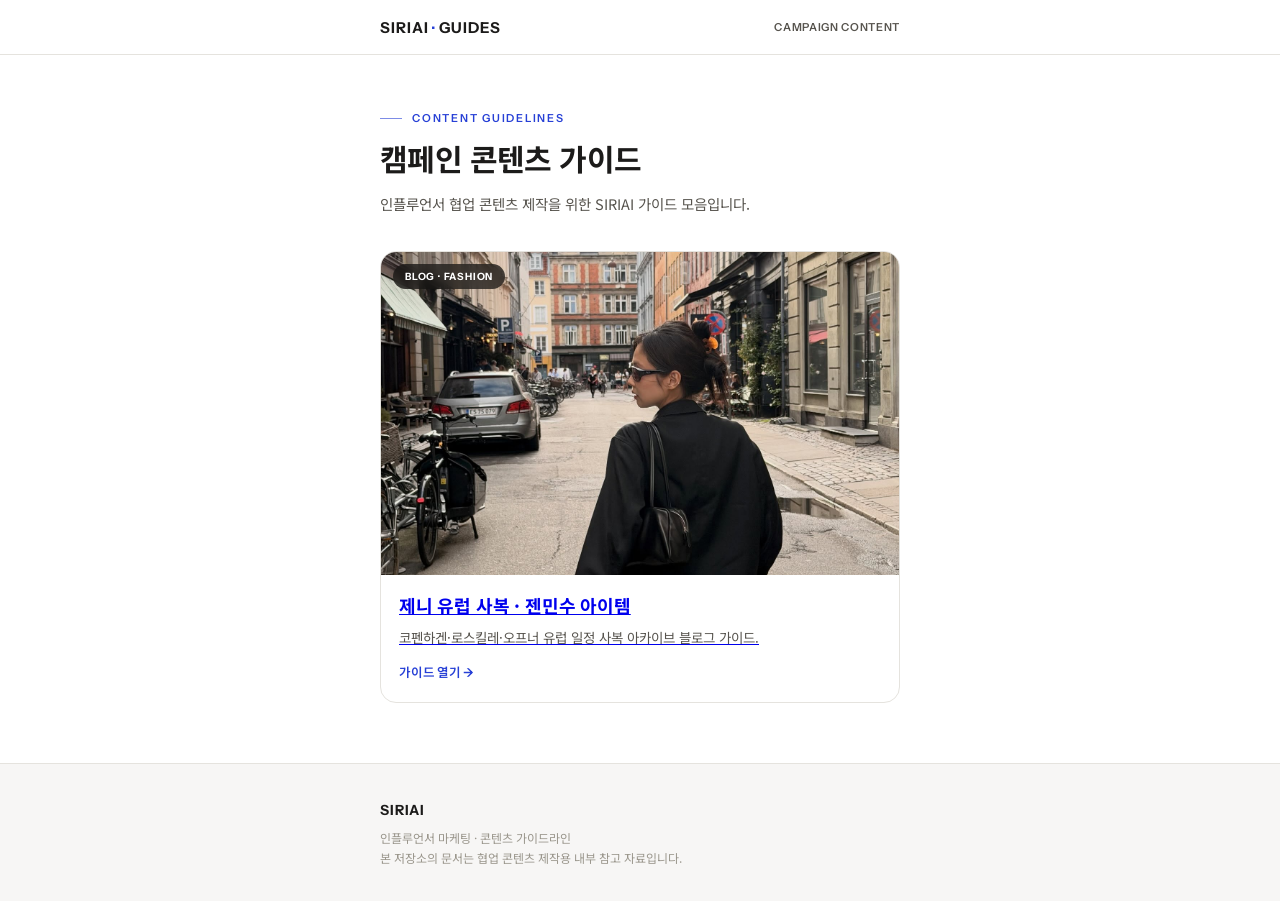
==== index.html @ 8af8b5da "Add Jennie Europe fashion content guide - jennie-europe/: mobile-first blog content guideline in SIR" ====
<!DOCTYPE html>
<html lang="ko">
<head>
  <meta charset="UTF-8">
  <meta name="viewport" content="width=device-width, initial-scale=1.0">
  <title>SIRIAI — Campaign Content Guides</title>
  <meta name="description" content="SIRIAI 인플루언서 콘텐츠 가이드 모음.">
  <link rel="preconnect" href="https://fonts.googleapis.com">
  <link rel="preconnect" href="https://fonts.gstatic.com" crossorigin>
  <link href="https://fonts.googleapis.com/css2?family=Instrument+Sans:wght@400;500;600;700&family=Noto+Sans+KR:wght@400;500;600;700&display=swap" rel="stylesheet">
  <style>
    :root{
      --blue:#2740d6; --white:#fff; --bg:#f7f6f5; --ink:#1c1b1a; --ink-mid:#57544e; --ink-light:#9a968c; --border:#e5e3de;
      --fd:'Instrument Sans','Noto Sans KR',sans-serif; --fb:'Noto Sans KR','Apple SD Gothic Neo',sans-serif;
      --ease:cubic-bezier(0.4,0,0.2,1);
    }
    *{box-sizing:border-box;margin:0;padding:0}
    body{font-family:var(--fb);background:var(--white);color:var(--ink);-webkit-font-smoothing:antialiased;word-break:keep-all;min-height:100vh;}
    .wrap{max-width:560px;margin:0 auto;padding:0 20px;}
    .top{border-bottom:1px solid var(--border);}
    .top .wrap{display:flex;align-items:center;justify-content:space-between;height:54px;}
    .brand{font-family:var(--fd);font-size:15px;font-weight:700;letter-spacing:.06em;text-transform:uppercase;}
    .brand span{color:var(--blue);}
    .badge{font-family:var(--fd);font-size:11px;font-weight:600;letter-spacing:.06em;text-transform:uppercase;color:var(--ink-mid);}
    .hero{padding:56px 0 34px;}
    .eyebrow{font-family:var(--fd);font-size:11px;font-weight:600;letter-spacing:.16em;text-transform:uppercase;color:var(--blue);margin-bottom:14px;display:flex;align-items:center;gap:10px;}
    .eyebrow::before{content:'';width:22px;height:1px;background:currentColor;opacity:.6;}
    h1{font-size:30px;font-weight:700;line-height:1.3;letter-spacing:-.02em;}
    .sub{margin-top:14px;color:var(--ink-mid);font-size:14.5px;line-height:1.7;}
    .list{padding-bottom:60px;display:flex;flex-direction:column;gap:12px;}
    .card{display:block;border:1px solid var(--border);border-radius:16px;overflow:hidden;background:var(--white);transition:box-shadow .25s var(--ease),transform .25s var(--ease);}
    .card:hover{box-shadow:0 8px 30px rgba(20,19,17,.1);transform:translateY(-2px);}
    .card-img{position:relative;aspect-ratio:16/10;background:var(--bg);overflow:hidden;}
    .card-img img{width:100%;height:100%;object-fit:cover;object-position:center 30%;}
    .card-tag{position:absolute;top:12px;left:12px;font-family:var(--fd);font-size:10px;font-weight:700;letter-spacing:.08em;text-transform:uppercase;background:rgba(20,19,17,.72);backdrop-filter:blur(4px);color:#fff;border-radius:999px;padding:6px 12px;}
    .card-body{padding:18px 18px 20px;}
    .card-title{font-size:18px;font-weight:700;letter-spacing:-.01em;line-height:1.35;}
    .card-desc{margin-top:8px;color:var(--ink-mid);font-size:13.5px;line-height:1.65;}
    .card-go{margin-top:14px;font-family:var(--fd);font-size:12.5px;font-weight:600;color:var(--blue);display:inline-flex;align-items:center;gap:6px;}
    .soon{opacity:.5;pointer-events:none;}
    .soon .card-go{color:var(--ink-light);}
    .foot{border-top:1px solid var(--border);background:var(--bg);}
    .foot .wrap{padding:32px 20px;}
    .foot b{font-family:var(--fd);font-size:14px;font-weight:700;letter-spacing:.06em;text-transform:uppercase;}
    .foot p{margin-top:8px;font-size:12px;color:var(--ink-light);line-height:1.7;}
  </style>
</head>
<body>
  <header class="top"><div class="wrap"><div class="brand">SIRIAI<span> · </span>GUIDES</div><div class="badge">Campaign Content</div></div></header>

  <section class="hero"><div class="wrap">
    <p class="eyebrow">Content Guidelines</p>
    <h1>캠페인 콘텐츠 가이드</h1>
    <p class="sub">인플루언서 협업 콘텐츠 제작을 위한 SIRIAI 가이드 모음입니다.</p>
  </div></section>

  <section class="list"><div class="wrap" style="display:flex;flex-direction:column;gap:12px;">
    <a class="card" href="jennie-europe/">
      <div class="card-img"><img src="jennie-europe/assets/images/therow-1.jpg" alt="제니 유럽 사복"><span class="card-tag">Blog · Fashion</span></div>
      <div class="card-body">
        <div class="card-title">제니 유럽 사복 · 젠민수 아이템</div>
        <div class="card-desc">코펜하겐·로스킬레·오프너 유럽 일정 사복 아카이브 블로그 가이드.</div>
        <span class="card-go">가이드 열기 →</span>
      </div>
    </a>
  </div></section>

  <footer class="foot"><div class="wrap"><b>SIRIAI</b><p>인플루언서 마케팅 · 콘텐츠 가이드라인<br>본 저장소의 문서는 협업 콘텐츠 제작용 내부 참고 자료입니다.</p></div></footer>
</body>
</html>
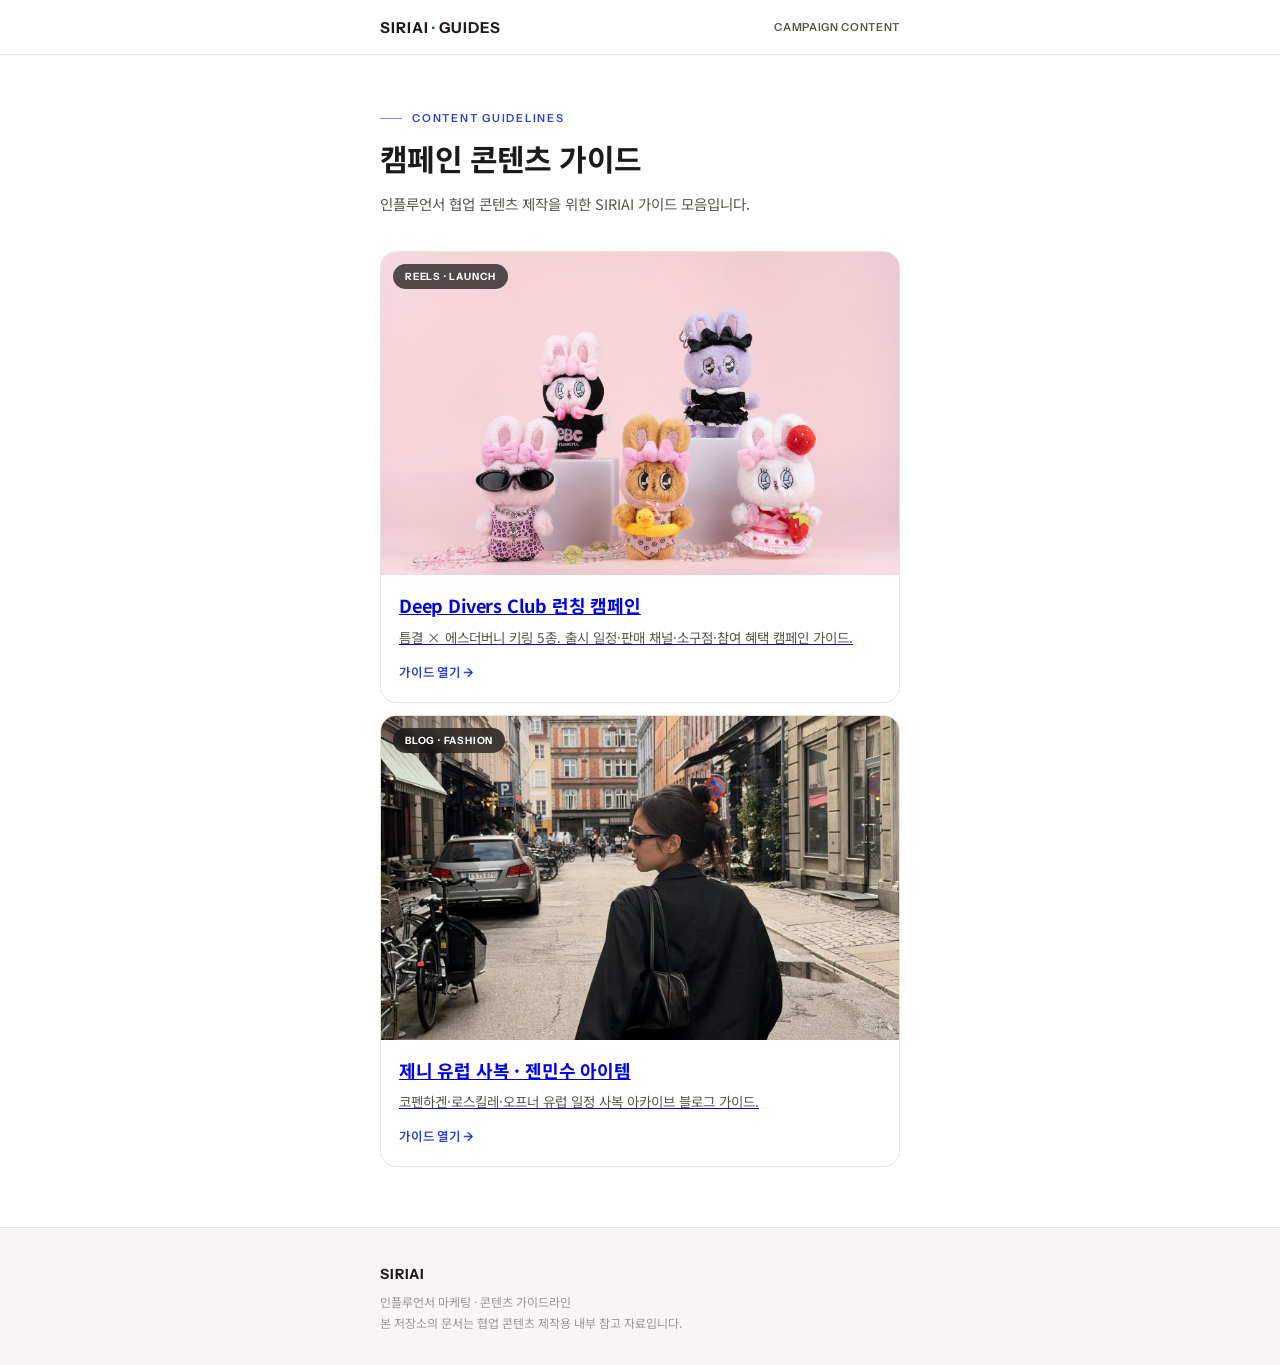
==== commit 81625031: "Add Deep Divers Club launch campaign guide 틈결 × 에스더버니 Deep Divers Club 봉제 키링 5종 런칭 캠페인 가이드 페이지를 추가했습" ====
--- a/index.html
+++ b/index.html
@@ -55,6 +55,14 @@
   </div></section>
 
   <section class="list"><div class="wrap" style="display:flex;flex-direction:column;gap:12px;">
+    <a class="card" href="deep-divers-club/">
+      <div class="card-img"><img src="deep-divers-club/assets/images/group-5.jpg" alt="Deep Divers Club 봉제 키링 5종" style="object-position:center 60%"><span class="card-tag">Reels · Launch</span></div>
+      <div class="card-body">
+        <div class="card-title">Deep Divers Club 런칭 캠페인</div>
+        <div class="card-desc">틈결 × 에스더버니 키링 5종. 출시 일정·판매 채널·소구점·참여 혜택 캠페인 가이드.</div>
+        <span class="card-go">가이드 열기 →</span>
+      </div>
+    </a>
     <a class="card" href="jennie-europe/">
       <div class="card-img"><img src="jennie-europe/assets/images/therow-1.jpg" alt="제니 유럽 사복"><span class="card-tag">Blog · Fashion</span></div>
       <div class="card-body">
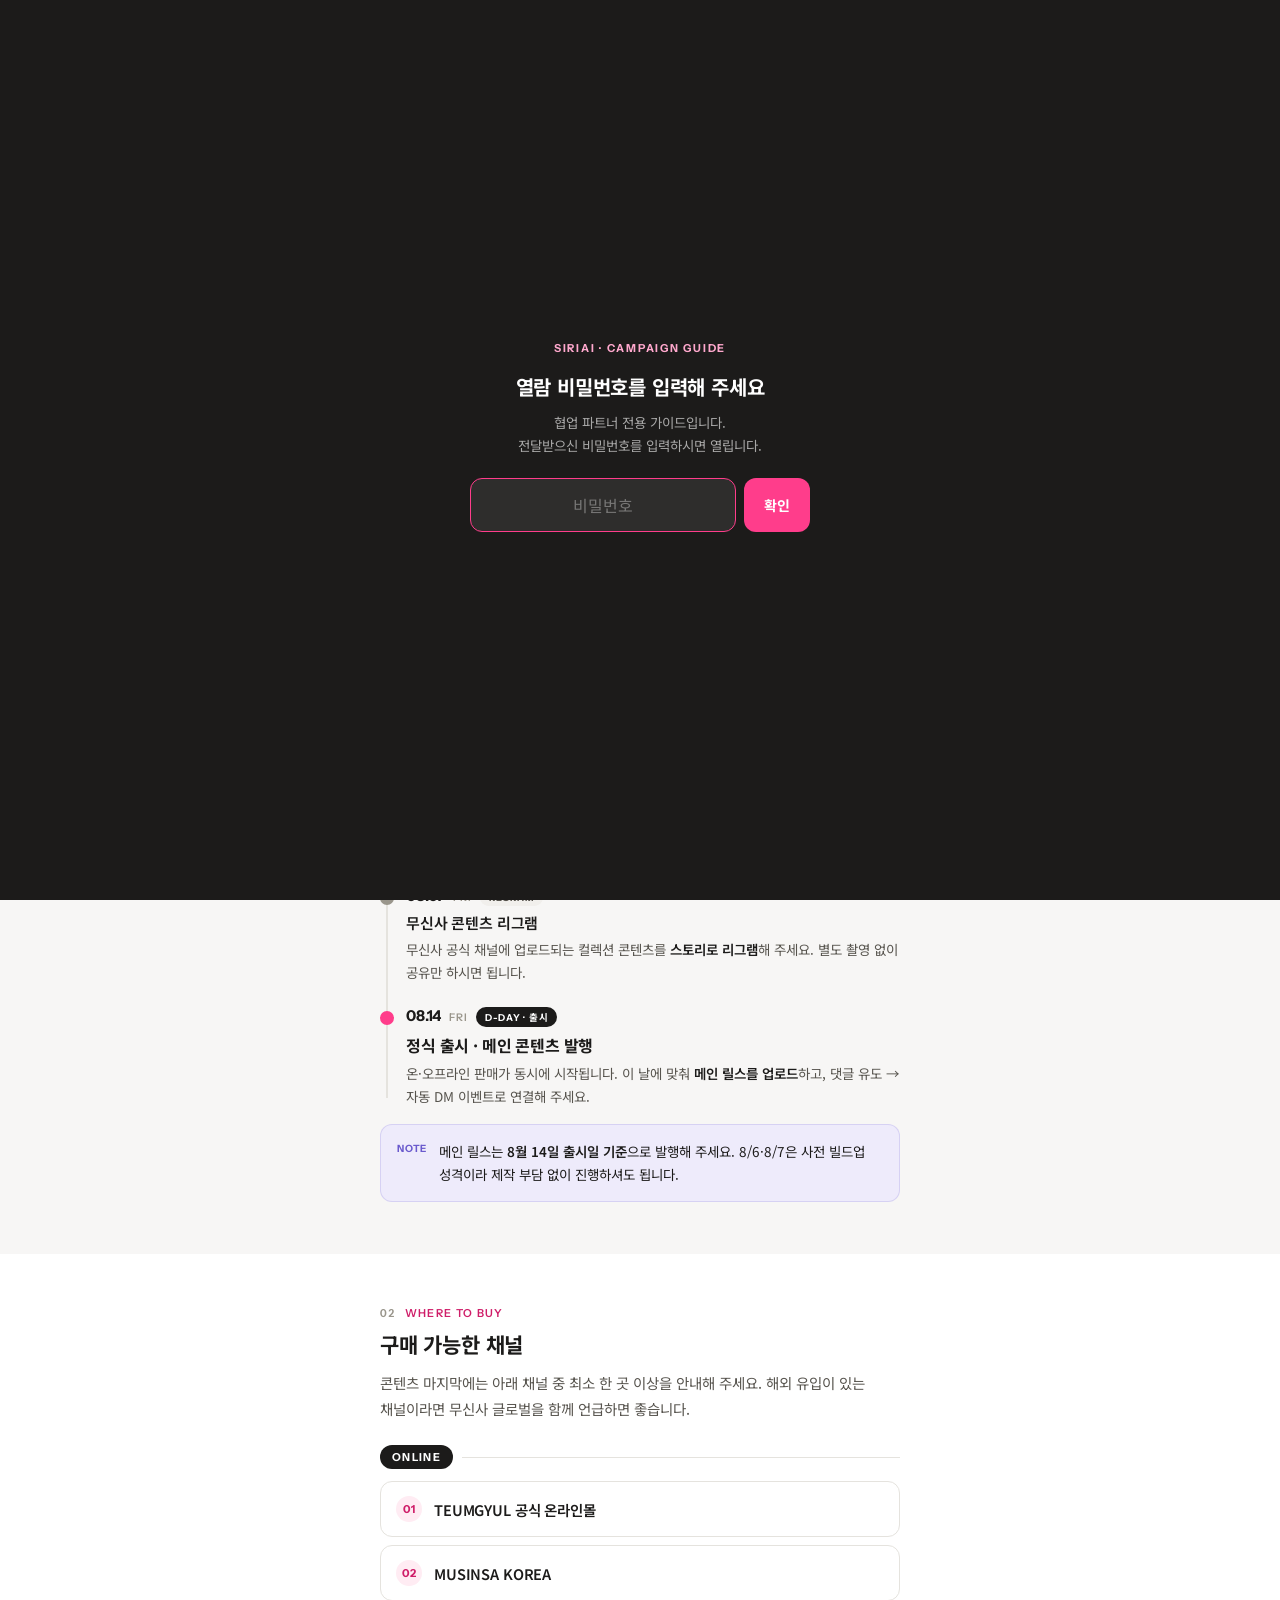
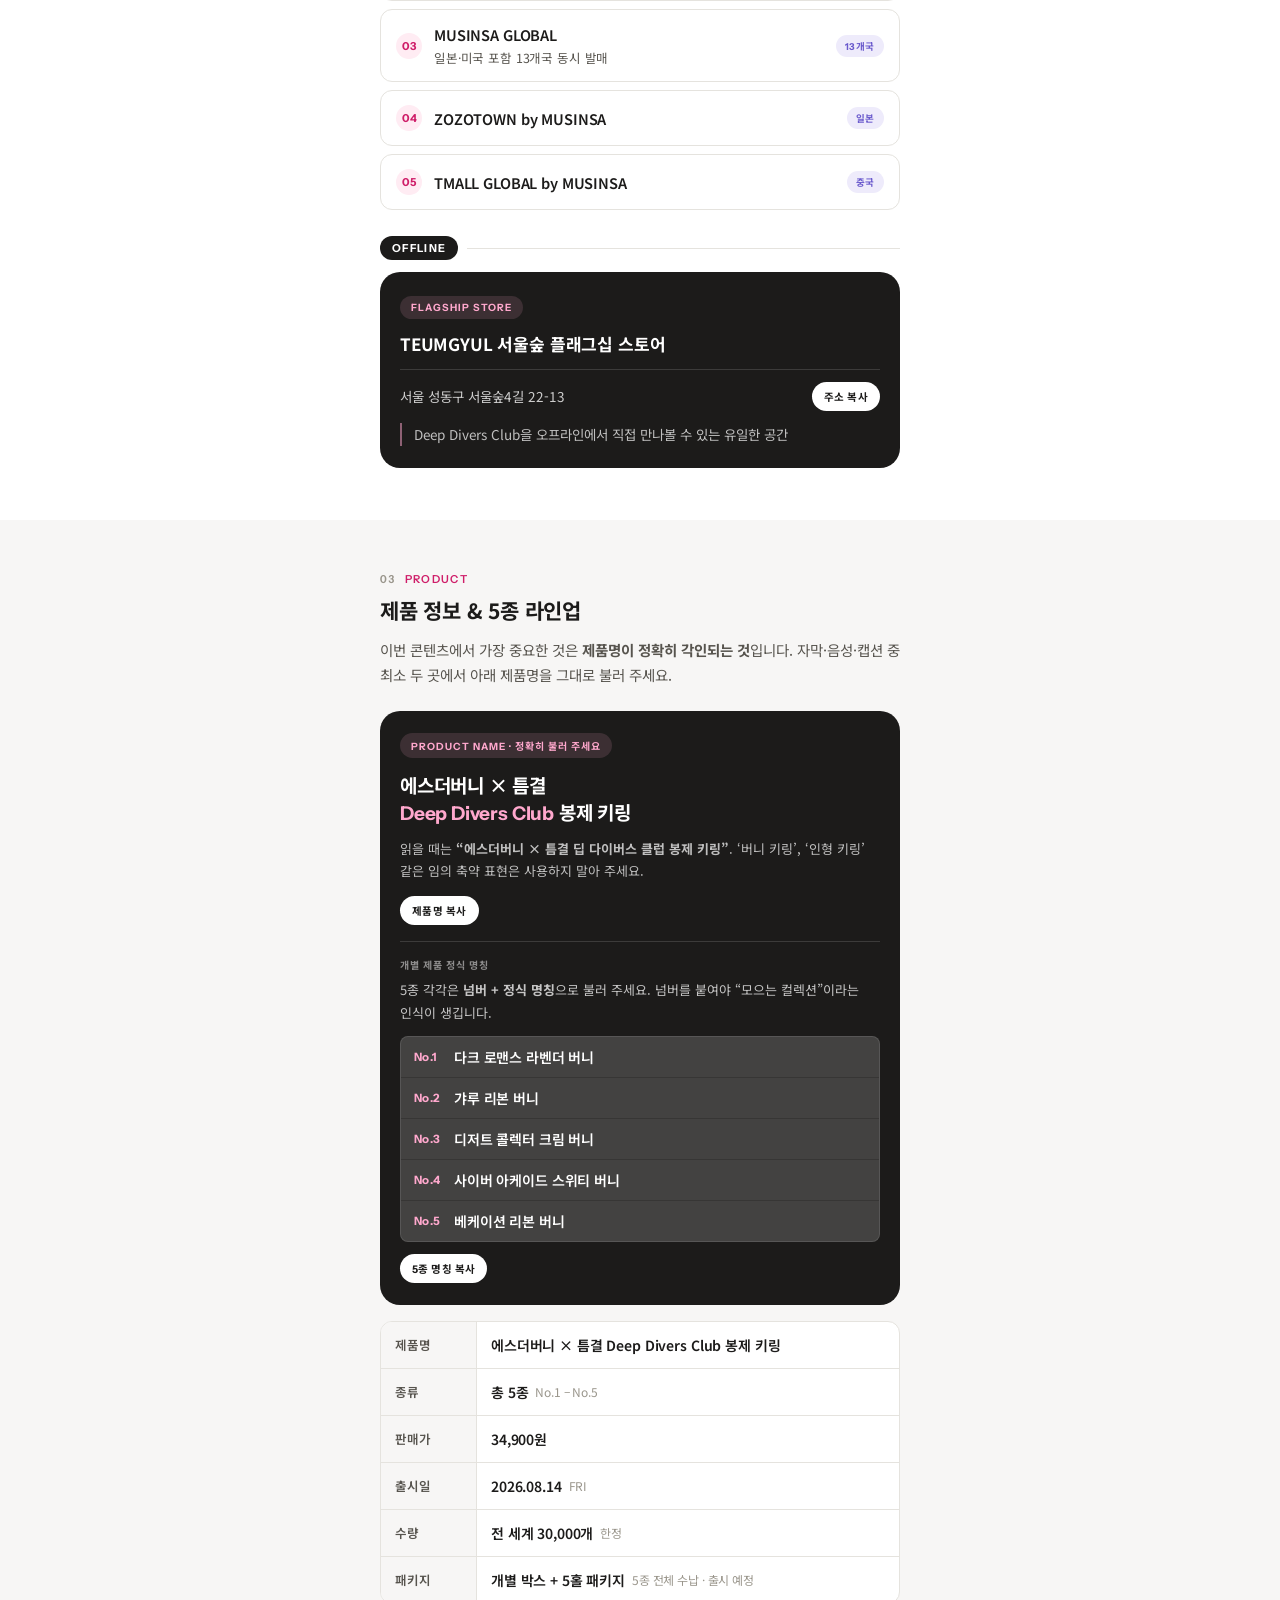
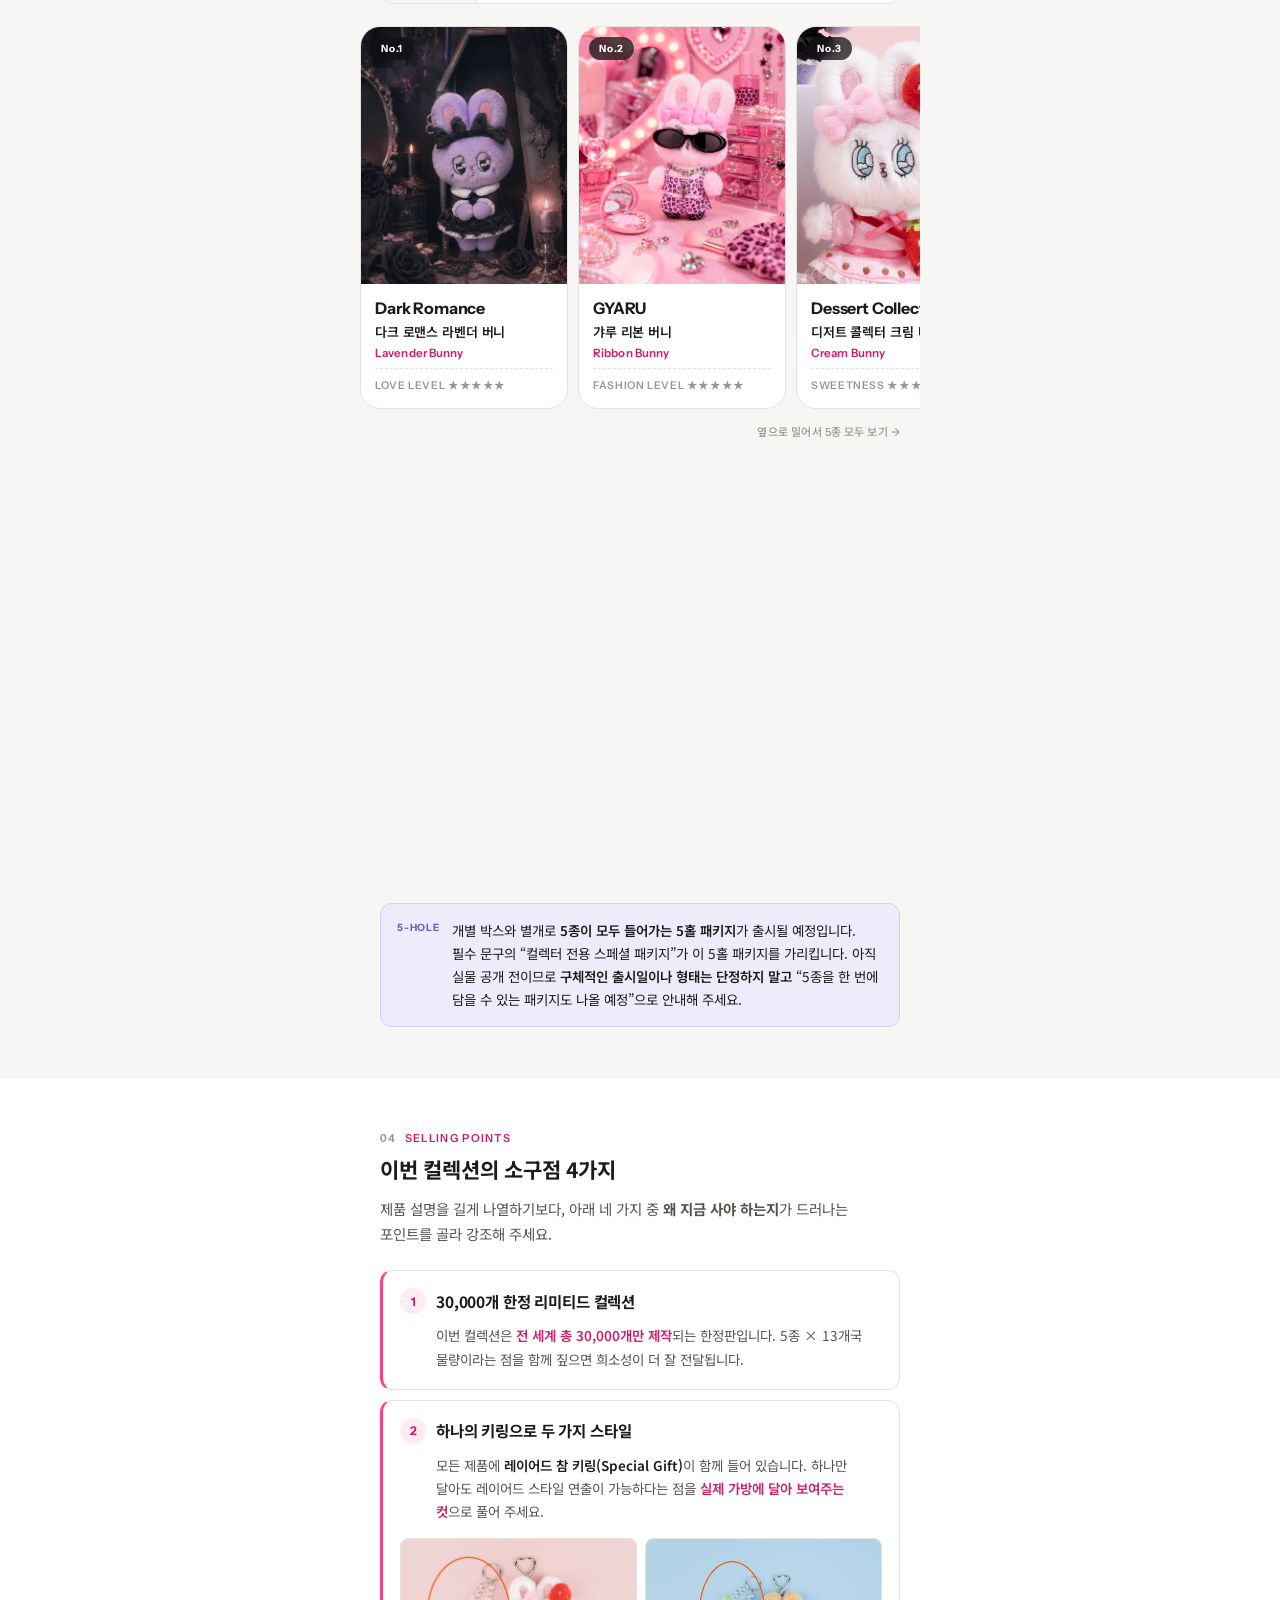
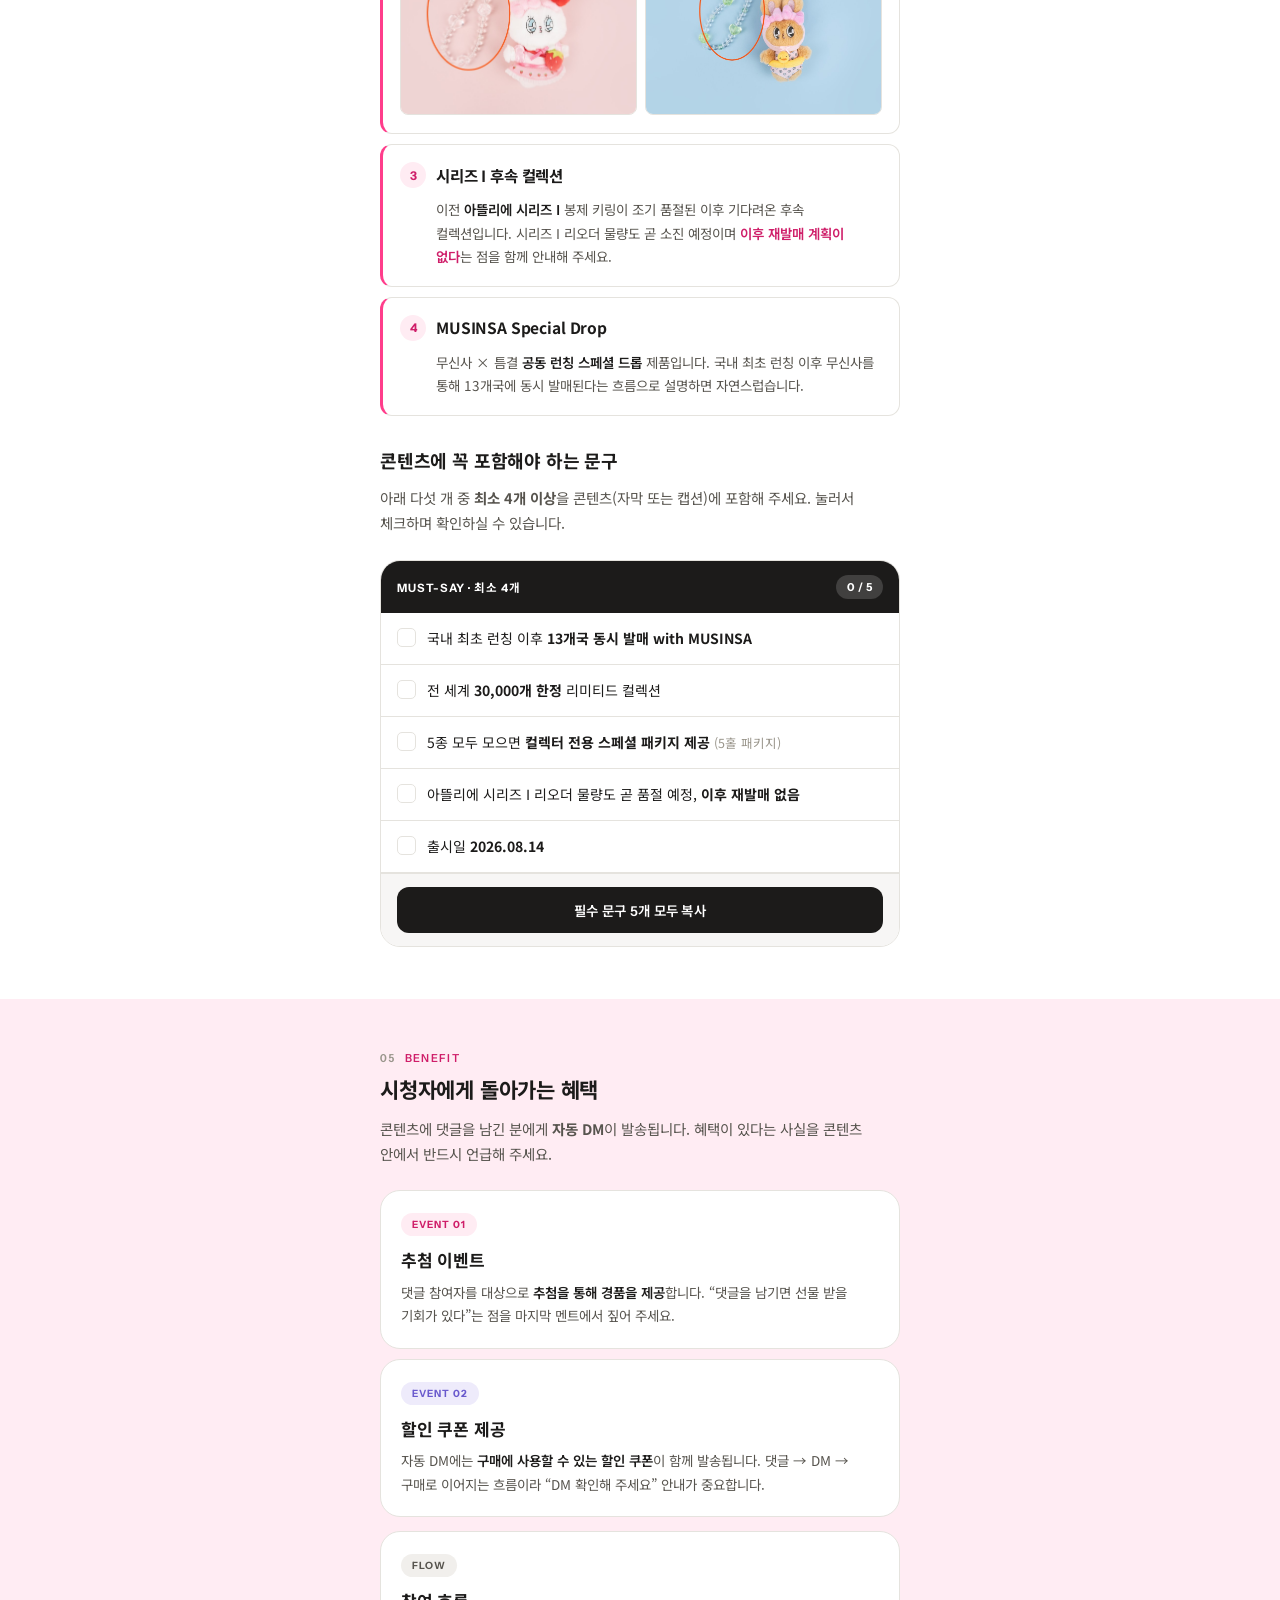
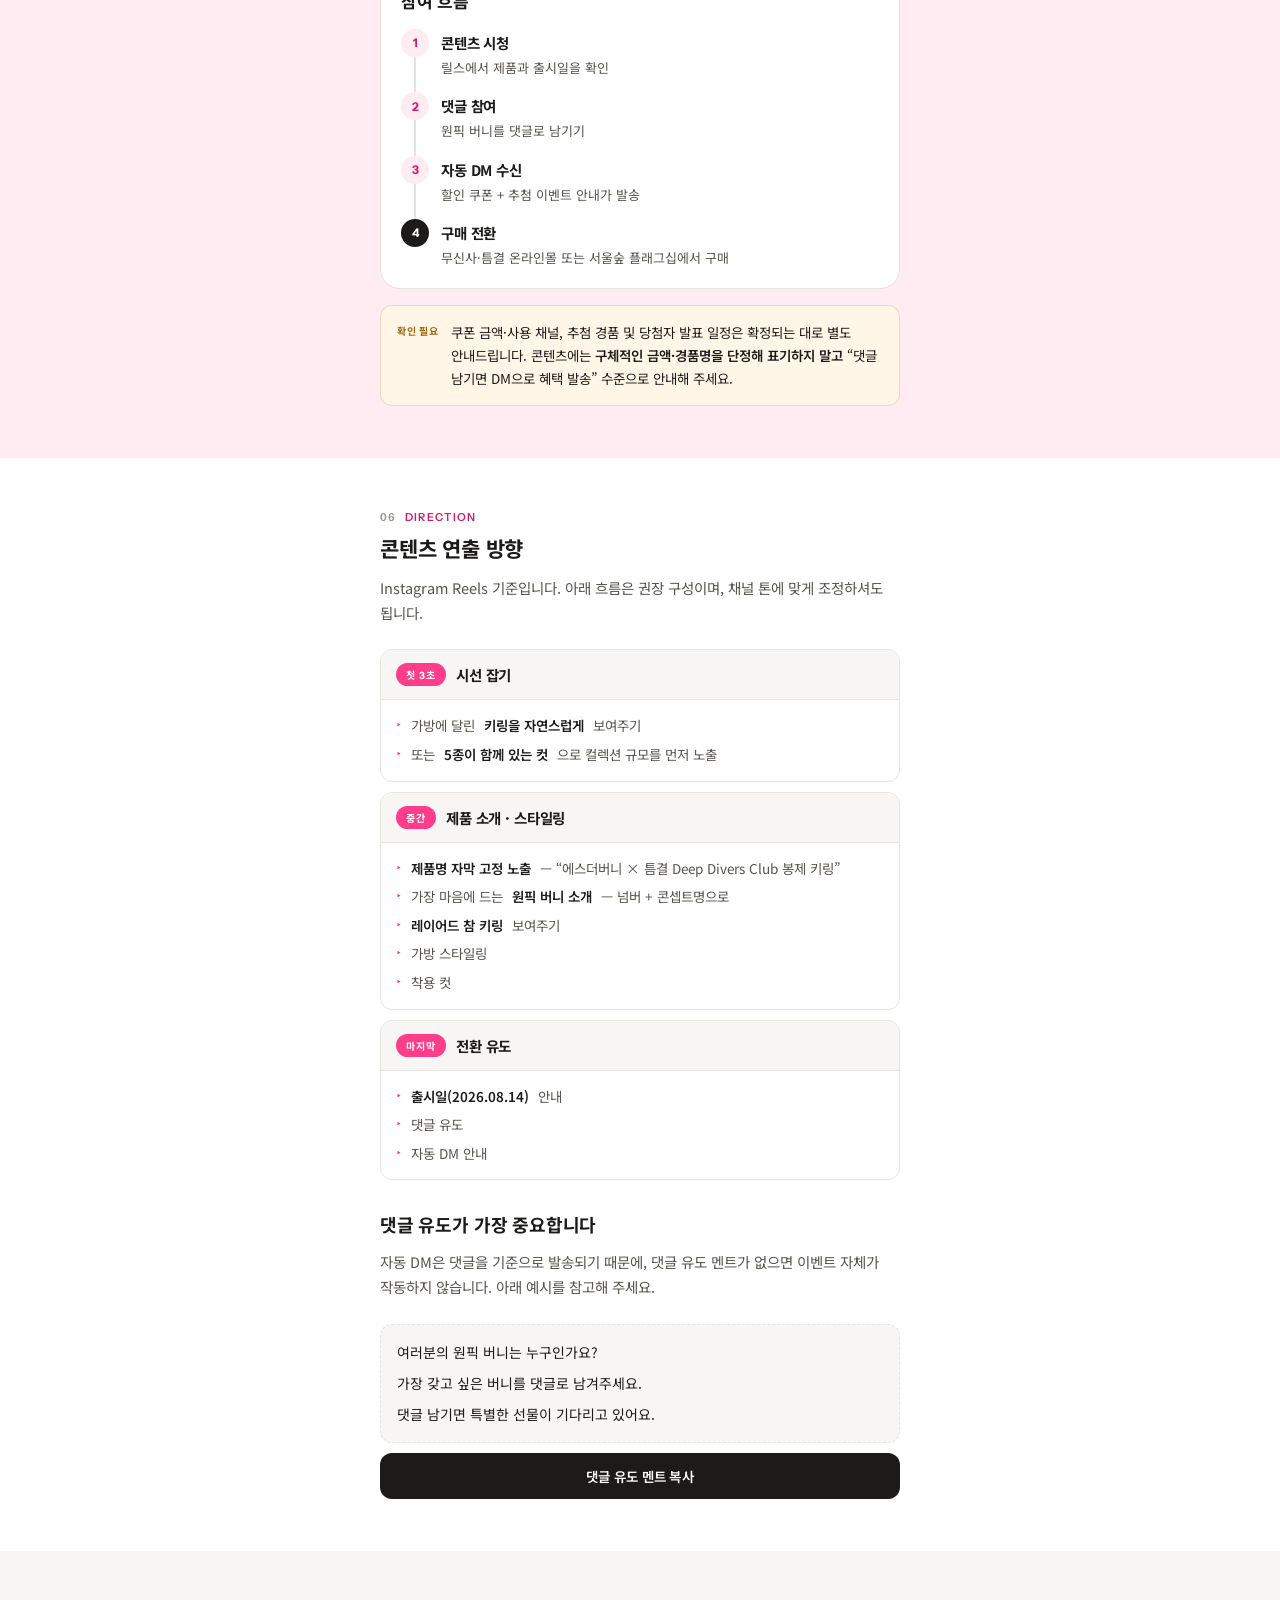
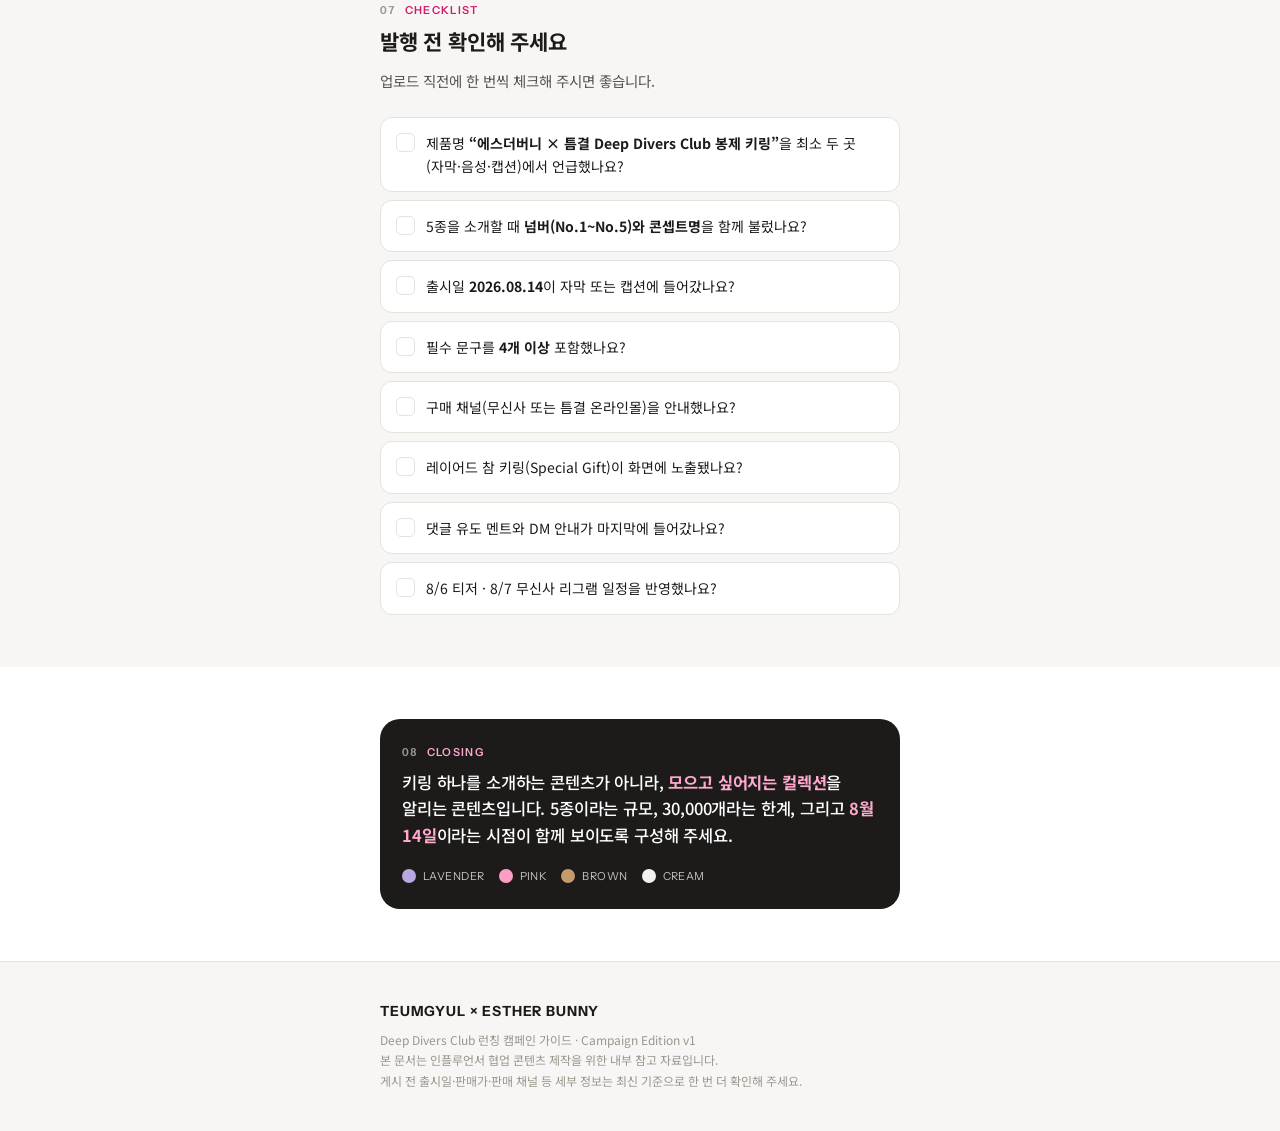
==== commit 391d6e54: "Serve campaign guide at root and gate all pages with a password URL 관리 구조 변경 - 캠페인 가이드를 루트로 이동 (deep" ====
--- a/index.html
+++ b/index.html
@@ -1,78 +1,825 @@
 <!DOCTYPE html>
-<html lang="ko">
+<html lang="ko" class="locked">
 <head>
   <meta charset="UTF-8">
   <meta name="viewport" content="width=device-width, initial-scale=1.0">
-  <title>SIRIAI — Campaign Content Guides</title>
-  <meta name="description" content="SIRIAI 인플루언서 콘텐츠 가이드 모음.">
+  <title>Deep Divers Club 런칭 캠페인 가이드 | TEUMGYUL × ESTHER BUNNY</title>
+  <meta name="description" content="틈결 × 에스더버니 Deep Divers Club 봉제 키링 5종 런칭 캠페인 가이드. 출시 일정, 판매 채널, 제품 소구점, 참여 혜택 안내.">
+  <meta property="og:title" content="Deep Divers Club 런칭 캠페인 가이드">
+  <meta property="og:description" content="2026.08.14 출시 · 무신사 스페셜 드롭 · 전 세계 30,000개 한정 컬렉션">
+  <meta property="og:image" content="assets/images/group-5.jpg">
+  <link rel="icon" href="data:image/svg+xml,%3Csvg xmlns='http://www.w3.org/2000/svg' viewBox='0 0 32 32'%3E%3Crect width='32' height='32' rx='8' fill='%23ff3d8b'/%3E%3Ctext x='16' y='23' font-size='18' text-anchor='middle' fill='%23fff' font-family='sans-serif' font-weight='700'%3ED%3C/text%3E%3C/svg%3E">
+
   <link rel="preconnect" href="https://fonts.googleapis.com">
   <link rel="preconnect" href="https://fonts.gstatic.com" crossorigin>
   <link href="https://fonts.googleapis.com/css2?family=Instrument+Sans:wght@400;500;600;700&family=Noto+Sans+KR:wght@400;500;600;700&display=swap" rel="stylesheet">
+
   <style>
+    /* ============================================================
+       DESIGN TOKENS · SIRIAI house style / Deep Divers campaign tint
+    ============================================================ */
     :root{
-      --blue:#2740d6; --white:#fff; --bg:#f7f6f5; --ink:#1c1b1a; --ink-mid:#57544e; --ink-light:#9a968c; --border:#e5e3de;
-      --fd:'Instrument Sans','Noto Sans KR',sans-serif; --fb:'Noto Sans KR','Apple SD Gothic Neo',sans-serif;
-      --ease:cubic-bezier(0.4,0,0.2,1);
+      --pink:      #ff3d8b;
+      --pink-dark: #cf1e69;
+      --pink-soft: #ffecf3;
+      --lav:       #6a5acd;
+      --lav-soft:  #eeebfb;
+      --cream:     #fff6e8;
+      --amber:     #a06a10;
+
+      --white:     #ffffff;
+      --bg:        #f7f6f5;
+      --bg-2:      #f1efec;
+      --ink:       #1c1b1a;
+      --ink-mid:   #57544e;
+      --ink-light: #9a968c;
+      --border:    #e5e3de;
+
+      --font-display:'Instrument Sans','Noto Sans KR',sans-serif;
+      --font-body:'Noto Sans KR','Apple SD Gothic Neo',sans-serif;
+
+      --space-md:24px; --space-lg:40px;
+      --radius-sm:8px; --radius-md:12px; --radius-lg:20px; --radius-pill:999px;
+      --ease:cubic-bezier(0.4,0,0.2,1); --dur-fast:160ms;
     }
-    *{box-sizing:border-box;margin:0;padding:0}
-    body{font-family:var(--fb);background:var(--white);color:var(--ink);-webkit-font-smoothing:antialiased;word-break:keep-all;min-height:100vh;}
-    .wrap{max-width:560px;margin:0 auto;padding:0 20px;}
-    .top{border-bottom:1px solid var(--border);}
-    .top .wrap{display:flex;align-items:center;justify-content:space-between;height:54px;}
-    .brand{font-family:var(--fd);font-size:15px;font-weight:700;letter-spacing:.06em;text-transform:uppercase;}
-    .brand span{color:var(--blue);}
-    .badge{font-family:var(--fd);font-size:11px;font-weight:600;letter-spacing:.06em;text-transform:uppercase;color:var(--ink-mid);}
-    .hero{padding:56px 0 34px;}
-    .eyebrow{font-family:var(--fd);font-size:11px;font-weight:600;letter-spacing:.16em;text-transform:uppercase;color:var(--blue);margin-bottom:14px;display:flex;align-items:center;gap:10px;}
-    .eyebrow::before{content:'';width:22px;height:1px;background:currentColor;opacity:.6;}
-    h1{font-size:30px;font-weight:700;line-height:1.3;letter-spacing:-.02em;}
-    .sub{margin-top:14px;color:var(--ink-mid);font-size:14.5px;line-height:1.7;}
-    .list{padding-bottom:60px;display:flex;flex-direction:column;gap:12px;}
-    .card{display:block;border:1px solid var(--border);border-radius:16px;overflow:hidden;background:var(--white);transition:box-shadow .25s var(--ease),transform .25s var(--ease);}
-    .card:hover{box-shadow:0 8px 30px rgba(20,19,17,.1);transform:translateY(-2px);}
-    .card-img{position:relative;aspect-ratio:16/10;background:var(--bg);overflow:hidden;}
-    .card-img img{width:100%;height:100%;object-fit:cover;object-position:center 30%;}
-    .card-tag{position:absolute;top:12px;left:12px;font-family:var(--fd);font-size:10px;font-weight:700;letter-spacing:.08em;text-transform:uppercase;background:rgba(20,19,17,.72);backdrop-filter:blur(4px);color:#fff;border-radius:999px;padding:6px 12px;}
-    .card-body{padding:18px 18px 20px;}
-    .card-title{font-size:18px;font-weight:700;letter-spacing:-.01em;line-height:1.35;}
-    .card-desc{margin-top:8px;color:var(--ink-mid);font-size:13.5px;line-height:1.65;}
-    .card-go{margin-top:14px;font-family:var(--fd);font-size:12.5px;font-weight:600;color:var(--blue);display:inline-flex;align-items:center;gap:6px;}
-    .soon{opacity:.5;pointer-events:none;}
-    .soon .card-go{color:var(--ink-light);}
-    .foot{border-top:1px solid var(--border);background:var(--bg);}
-    .foot .wrap{padding:32px 20px;}
-    .foot b{font-family:var(--fd);font-size:14px;font-weight:700;letter-spacing:.06em;text-transform:uppercase;}
-    .foot p{margin-top:8px;font-size:12px;color:var(--ink-light);line-height:1.7;}
+
+    *,*::before,*::after{box-sizing:border-box;margin:0;padding:0}
+    html{scroll-behavior:smooth}
+    body{font-family:var(--font-body);font-size:15px;color:var(--ink);background:var(--white);
+      -webkit-font-smoothing:antialiased;word-break:keep-all;overflow-wrap:break-word}
+    img{display:block;max-width:100%}
+    button{font-family:inherit}
+    .container{width:100%;max-width:560px;margin:0 auto;padding:0 20px}
+
+    /* ---------- progress + header ---------- */
+    .read-bar{position:fixed;top:0;left:0;height:3px;width:0%;background:var(--pink);z-index:200;transition:width 120ms linear}
+    .site-header{position:sticky;top:0;z-index:100;background:rgba(255,255,255,.9);backdrop-filter:blur(10px);border-bottom:1px solid var(--border)}
+    .site-header .container{display:flex;align-items:center;justify-content:space-between;height:54px;gap:12px}
+    .brand-wordmark{font-family:var(--font-display);font-size:14.5px;font-weight:700;letter-spacing:.05em;text-transform:uppercase;white-space:nowrap}
+    .brand-wordmark span{color:var(--pink)}
+    .header-dday{font-family:var(--font-display);font-size:11px;font-weight:700;letter-spacing:.06em;color:var(--white);
+      background:var(--ink);border-radius:var(--radius-pill);padding:5px 11px;white-space:nowrap}
+
+    /* ---------- hero ---------- */
+    .hero{position:relative;overflow:hidden;background:#f5d9e4}
+    .hero-image{width:100%;height:62vh;max-height:520px;min-height:380px;object-fit:cover;object-position:center 62%}
+    .hero-overlay{position:absolute;inset:0;background:linear-gradient(to bottom,rgba(28,20,24,.06) 0%,rgba(28,20,24,.34) 46%,rgba(24,16,20,.9) 100%)}
+    .hero-content{position:absolute;left:0;right:0;bottom:0;padding:30px 24px 26px;color:var(--white)}
+    .hero-eyebrow{font-family:var(--font-display);font-size:11px;font-weight:600;letter-spacing:.16em;text-transform:uppercase;
+      color:rgba(255,255,255,.76);margin-bottom:12px;display:flex;align-items:center;gap:10px}
+    .hero-eyebrow::before{content:'';width:22px;height:1px;background:currentColor;opacity:.7}
+    .hero-title{font-size:clamp(26px,7.2vw,36px);font-weight:700;line-height:1.26;letter-spacing:-.02em;margin-bottom:12px}
+    .hero-title .en{font-family:var(--font-display);color:#ffa8cd}
+    .hero-sub{font-size:13.5px;color:rgba(255,255,255,.84);line-height:1.72;max-width:32em}
+    .hero-facts{display:grid;grid-template-columns:repeat(2,1fr);gap:1px;margin-top:20px;background:rgba(255,255,255,.2);border:1px solid rgba(255,255,255,.2);border-radius:var(--radius-md);overflow:hidden}
+    .fact{background:rgba(22,15,18,.42);backdrop-filter:blur(3px);padding:11px 13px}
+    .fact .k{font-family:var(--font-display);font-size:9.5px;font-weight:600;letter-spacing:.1em;text-transform:uppercase;color:rgba(255,255,255,.6)}
+    .fact .v{font-size:14px;font-weight:700;margin-top:3px;letter-spacing:-.01em}
+    .fact .v small{font-size:11px;font-weight:500;color:rgba(255,255,255,.7);margin-left:3px}
+
+    /* ---------- section primitives ---------- */
+    .section{padding:var(--space-lg) 0}
+    .section.alt{background:var(--bg)}
+    .section.tint{background:var(--pink-soft)}
+    .section-eyebrow{font-family:var(--font-display);font-size:11px;font-weight:600;letter-spacing:.12em;text-transform:uppercase;
+      color:var(--pink-dark);margin-bottom:10px;display:flex;align-items:center;gap:8px}
+    .section-eyebrow .no{font-variant-numeric:tabular-nums;color:var(--ink-light)}
+    .section-title{font-size:21px;font-weight:700;margin-bottom:12px;line-height:1.36;letter-spacing:-.01em}
+    .section-body{font-size:14.5px;color:var(--ink-mid);line-height:1.75;margin-bottom:var(--space-md)}
+
+    .note{display:flex;gap:12px;margin-top:16px;background:var(--lav-soft);border:1px solid rgba(106,90,205,.18);border-radius:var(--radius-md);padding:15px 16px}
+    .note.warn{background:var(--cream);border-color:rgba(160,106,16,.2)}
+    .note .tag{font-family:var(--font-display);font-size:10px;font-weight:700;letter-spacing:.08em;text-transform:uppercase;color:var(--lav);flex-shrink:0;padding-top:2px}
+    .note.warn .tag{color:var(--amber)}
+    .note .body{font-size:13.5px;color:var(--ink);line-height:1.7}
+    .note .body b{font-weight:600}
+
+    /* ---------- timeline ---------- */
+    .tl{position:relative;padding-left:26px}
+    .tl::before{content:'';position:absolute;left:6px;top:8px;bottom:10px;width:2px;background:var(--border)}
+    .tl-item{position:relative;padding-bottom:22px}
+    .tl-item:last-child{padding-bottom:0}
+    .tl-item::before{content:'';position:absolute;left:-26px;top:5px;width:14px;height:14px;border-radius:50%;
+      background:var(--white);border:2px solid var(--border);z-index:1}
+    .tl-item.done::before{background:var(--ink-light);border-color:var(--ink-light)}
+    .tl-item.now::before{background:var(--pink);border-color:var(--pink);box-shadow:0 0 0 4px rgba(255,61,139,.18)}
+    .tl-item.key::before{background:var(--pink);border-color:var(--pink)}
+    .tl-date{display:flex;align-items:baseline;gap:8px;flex-wrap:wrap}
+    .tl-date .d{font-family:var(--font-display);font-size:15px;font-weight:700;letter-spacing:-.01em}
+    .tl-date .w{font-family:var(--font-display);font-size:10.5px;font-weight:600;letter-spacing:.08em;color:var(--ink-light);text-transform:uppercase}
+    .tl-chip{font-family:var(--font-display);font-size:9.5px;font-weight:700;letter-spacing:.08em;text-transform:uppercase;
+      border-radius:var(--radius-pill);padding:3px 9px;background:var(--bg-2);color:var(--ink-mid)}
+    .tl-item.key .tl-chip{background:var(--ink);color:var(--white)}
+    .tl-name{font-size:16px;font-weight:700;margin-top:6px;letter-spacing:-.01em}
+    .tl-desc{font-size:13.5px;color:var(--ink-mid);line-height:1.7;margin-top:5px}
+    .tl-desc b{color:var(--ink);font-weight:600}
+    .tl-item.light .tl-name{font-size:15px;font-weight:600}
+
+    /* ---------- channel ---------- */
+    .ch-head{display:flex;align-items:center;gap:9px;margin:0 0 12px}
+    .ch-head .lbl{font-family:var(--font-display);font-size:11px;font-weight:700;letter-spacing:.12em;text-transform:uppercase;
+      background:var(--ink);color:var(--white);border-radius:var(--radius-pill);padding:5px 12px}
+    .ch-head .rule{flex:1;height:1px;background:var(--border)}
+    .ch-list{display:flex;flex-direction:column;gap:8px}
+    .ch{display:flex;align-items:center;gap:12px;background:var(--white);border:1px solid var(--border);border-radius:var(--radius-md);padding:14px 15px}
+    .ch-n{font-family:var(--font-display);font-size:11px;font-weight:700;color:var(--pink-dark);background:var(--pink-soft);
+      border-radius:var(--radius-pill);min-width:26px;height:26px;display:flex;align-items:center;justify-content:center;flex-shrink:0}
+    .ch-t{flex:1;font-size:14.5px;font-weight:600;letter-spacing:-.01em}
+    .ch-t em{display:block;font-style:normal;font-size:12.5px;font-weight:400;color:var(--ink-mid);margin-top:3px;line-height:1.55}
+    .ch-badge{font-family:var(--font-display);font-size:9.5px;font-weight:700;letter-spacing:.06em;text-transform:uppercase;
+      color:var(--lav);background:var(--lav-soft);border-radius:var(--radius-pill);padding:4px 9px;flex-shrink:0}
+    .store{background:var(--ink);color:var(--white);border-radius:var(--radius-lg);padding:22px 20px;margin-top:12px}
+    .store .flag{display:inline-flex;font-family:var(--font-display);font-size:10px;font-weight:700;letter-spacing:.1em;text-transform:uppercase;
+      color:#ffa8cd;background:rgba(255,168,205,.14);border-radius:var(--radius-pill);padding:5px 11px;margin-bottom:13px}
+    .store .nm{font-size:17px;font-weight:700;line-height:1.45;letter-spacing:-.01em}
+    .store .addr{display:flex;align-items:center;gap:10px;margin-top:12px;padding-top:12px;border-top:1px solid rgba(255,255,255,.14)}
+    .store .addr span{flex:1;font-size:13.5px;color:rgba(255,255,255,.78);line-height:1.6}
+    .store .quote{font-size:13.5px;color:rgba(255,255,255,.72);line-height:1.7;margin-top:12px;padding-left:12px;border-left:2px solid rgba(255,168,205,.5)}
+    .mini-copy{font-family:var(--font-display);font-size:10.5px;font-weight:700;letter-spacing:.04em;color:var(--ink);background:var(--white);
+      border:none;border-radius:var(--radius-pill);padding:7px 12px;cursor:pointer;flex-shrink:0;transition:background var(--dur-fast) var(--ease)}
+    .mini-copy:hover{background:#ffd9e8}
+    .mini-copy.done{background:var(--pink);color:var(--white)}
+
+    /* ---------- product spec ---------- */
+    .spec{border:1px solid var(--border);border-radius:var(--radius-md);overflow:hidden;background:var(--white)}
+    .spec-row{display:flex;border-bottom:1px solid var(--border)}
+    .spec-row:last-child{border-bottom:none}
+    .spec-row .k{width:96px;flex-shrink:0;background:var(--bg);padding:13px 14px;font-size:12.5px;font-weight:600;color:var(--ink-mid);
+      border-right:1px solid var(--border);display:flex;align-items:center}
+    .spec-row .v{flex:1;padding:13px 14px;font-size:14px;font-weight:600;letter-spacing:-.01em;display:flex;align-items:center;gap:7px;flex-wrap:wrap}
+    .spec-row .v small{font-size:12px;font-weight:400;color:var(--ink-light)}
+
+    /* ---------- lineup ---------- */
+    .rail{display:flex;gap:10px;overflow-x:auto;scroll-snap-type:x mandatory;-webkit-overflow-scrolling:touch;
+      padding:2px 20px 8px;margin:0 -20px;scrollbar-width:none}
+    .rail::-webkit-scrollbar{display:none}
+    .bun{flex:0 0 208px;scroll-snap-align:start;background:var(--white);border:1px solid var(--border);border-radius:var(--radius-lg);overflow:hidden}
+    .bun-media{position:relative;aspect-ratio:4/5;background:var(--bg-2)}
+    .bun-media img{width:100%;height:100%;object-fit:cover;object-position:center 34%}
+    .bun-no{position:absolute;top:10px;left:10px;font-family:var(--font-display);font-size:10px;font-weight:700;letter-spacing:.08em;
+      background:rgba(20,16,18,.74);backdrop-filter:blur(4px);color:var(--white);border-radius:var(--radius-pill);padding:5px 10px}
+    .bun-body{padding:14px 14px 16px}
+    .bun-nm{font-family:var(--font-display);font-size:16px;font-weight:700;letter-spacing:-.01em;line-height:1.25}
+    .bun-kr{font-size:13px;font-weight:600;color:var(--ink);margin-top:4px;letter-spacing:-.01em}
+    .bun-sub{font-family:var(--font-display);font-size:11.5px;font-weight:600;color:var(--pink-dark);margin-top:5px;letter-spacing:.01em}
+    .bun-stat{font-family:var(--font-display);font-size:10.5px;font-weight:600;letter-spacing:.06em;color:var(--ink-light);margin-top:8px;
+      padding-top:8px;border-top:1px dashed var(--border);text-transform:uppercase}
+    .rail-hint{font-family:var(--font-display);font-size:11px;font-weight:500;letter-spacing:.04em;color:var(--ink-light);margin-top:6px;text-align:right}
+    .figure{border:1px solid var(--border);border-radius:var(--radius-lg);overflow:hidden;background:var(--white);margin-top:16px}
+    .figure img{width:100%}
+    .figure figcaption{padding:12px 15px;font-size:12.5px;color:var(--ink-mid);line-height:1.6;border-top:1px solid var(--border);background:var(--bg)}
+
+    /* ---------- product naming ---------- */
+    .naming{background:var(--ink);color:var(--white);border-radius:var(--radius-lg);padding:22px 20px;margin-top:12px}
+    .naming .flag{display:inline-flex;font-family:var(--font-display);font-size:10px;font-weight:700;letter-spacing:.1em;text-transform:uppercase;
+      color:#ffa8cd;background:rgba(255,168,205,.14);border-radius:var(--radius-pill);padding:5px 11px;margin-bottom:14px}
+    .naming .full{font-size:19px;font-weight:700;line-height:1.42;letter-spacing:-.01em}
+    .naming .full .en{font-family:var(--font-display);color:#ffa8cd}
+    .naming .say{font-size:13px;color:rgba(255,255,255,.72);line-height:1.7;margin-top:10px}
+    .naming .act{margin-top:14px}
+    .naming .rule{margin-top:16px;padding-top:15px;border-top:1px solid rgba(255,255,255,.14)}
+    .naming .rule .lbl{font-family:var(--font-display);font-size:10px;font-weight:700;letter-spacing:.1em;text-transform:uppercase;color:rgba(255,255,255,.5)}
+    .naming .rule p{font-size:13px;color:rgba(255,255,255,.75);line-height:1.7;margin-top:7px}
+    .naming .names{margin-top:12px;display:flex;flex-direction:column;gap:1px;background:rgba(255,255,255,.12);
+      border:1px solid rgba(255,255,255,.16);border-radius:var(--radius-sm);overflow:hidden}
+    .naming .names li{list-style:none;display:flex;align-items:center;gap:10px;background:rgba(255,255,255,.06);
+      padding:10px 13px;font-size:14px;font-weight:600;letter-spacing:-.01em}
+    .naming .names li em{font-style:normal;font-family:var(--font-display);font-size:11.5px;font-weight:700;
+      letter-spacing:.04em;color:#ffa8cd;flex-shrink:0;min-width:30px}
+
+    /* ---------- USP ---------- */
+    .usp{background:var(--white);border:1px solid var(--border);border-left:3px solid var(--pink);border-radius:var(--radius-md);padding:17px 17px 18px}
+    .usp+.usp{margin-top:10px}
+    .usp-h{display:flex;align-items:center;gap:10px}
+    .usp-n{font-family:var(--font-display);font-size:12px;font-weight:700;color:var(--pink-dark);background:var(--pink-soft);
+      border-radius:var(--radius-pill);width:26px;height:26px;display:flex;align-items:center;justify-content:center;flex-shrink:0}
+    .usp-t{font-size:15.5px;font-weight:700;letter-spacing:-.01em;line-height:1.35}
+    .usp-d{font-size:13.5px;color:var(--ink-mid);line-height:1.72;margin-top:10px;padding-left:36px}
+    .usp-d b{color:var(--ink);font-weight:600}
+    .usp-d .hl{color:var(--pink-dark);font-weight:600}
+    @media (max-width:380px){.usp-d{padding-left:0}}
+    .gift-grid{display:grid;grid-template-columns:1fr 1fr;gap:8px;margin-top:14px}
+    .gift-grid img{width:100%;aspect-ratio:4/3;object-fit:cover;border-radius:var(--radius-sm);border:1px solid var(--border)}
+
+    /* ---------- must-say lines ---------- */
+    .must{background:var(--white);border:1px solid var(--border);border-radius:var(--radius-lg);overflow:hidden}
+    .must-top{display:flex;align-items:center;justify-content:space-between;gap:10px;padding:14px 16px;background:var(--ink);color:var(--white)}
+    .must-top .t{font-family:var(--font-display);font-size:11.5px;font-weight:700;letter-spacing:.08em;text-transform:uppercase}
+    .must-count{font-family:var(--font-display);font-size:11px;font-weight:700;letter-spacing:.04em;background:rgba(255,255,255,.16);
+      border-radius:var(--radius-pill);padding:5px 11px;transition:background .2s var(--ease)}
+    .must-count.ok{background:var(--pink)}
+    .line{display:flex;align-items:flex-start;gap:11px;padding:14px 16px;border-bottom:1px solid var(--border);cursor:pointer;
+      transition:background var(--dur-fast) var(--ease)}
+    .line:last-of-type{border-bottom:none}
+    .line:hover{background:var(--bg)}
+    .box{width:19px;height:19px;border:1.5px solid var(--border);border-radius:5px;flex-shrink:0;margin-top:1px;position:relative;
+      transition:all var(--dur-fast) var(--ease)}
+    .box::after{content:'';position:absolute;left:5px;top:1px;width:5px;height:10px;border:solid var(--white);border-width:0 2px 2px 0;
+      transform:rotate(45deg) scale(.4);opacity:0;transition:all var(--dur-fast) var(--ease)}
+    .line.on .box,.check.on .box{background:var(--pink);border-color:var(--pink)}
+    .line.on .box::after,.check.on .box::after{opacity:1;transform:rotate(45deg) scale(1)}
+    .line-t{flex:1;font-size:14px;line-height:1.65;color:var(--ink)}
+    .line.on .line-t{color:var(--ink-mid)}
+    .line-t b{font-weight:700}
+    .must-foot{padding:13px 16px;border-top:1px solid var(--border);background:var(--bg)}
+    .btn-copy{width:100%;padding:13px;background:var(--ink);color:var(--white);border:none;border-radius:var(--radius-md);
+      font-family:var(--font-display);font-size:13.5px;font-weight:600;letter-spacing:.02em;cursor:pointer;transition:background .2s var(--ease)}
+    .btn-copy:hover{background:#000}
+    .btn-copy.done{background:var(--pink)}
+
+    /* ---------- benefit ---------- */
+    .ben{background:var(--white);border:1px solid var(--border);border-radius:var(--radius-lg);padding:20px;position:relative;overflow:hidden}
+    .ben+.ben{margin-top:10px}
+    .ben-ico{font-family:var(--font-display);font-size:10px;font-weight:700;letter-spacing:.1em;text-transform:uppercase;
+      display:inline-flex;border-radius:var(--radius-pill);padding:5px 11px;margin-bottom:12px}
+    .ben.draw .ben-ico{color:var(--pink-dark);background:var(--pink-soft)}
+    .ben.coupon .ben-ico{color:var(--lav);background:var(--lav-soft)}
+    .ben-t{font-size:17px;font-weight:700;letter-spacing:-.01em;line-height:1.4}
+    .ben-d{font-size:13.5px;color:var(--ink-mid);line-height:1.72;margin-top:9px}
+    .ben-d b{color:var(--ink);font-weight:600}
+    .flow{display:flex;flex-direction:column;gap:0;margin-top:16px}
+    .flow-step{display:flex;align-items:flex-start;gap:12px;position:relative;padding-bottom:14px}
+    .flow-step:last-child{padding-bottom:0}
+    .flow-step::before{content:'';position:absolute;left:13px;top:28px;bottom:0;width:2px;background:var(--border)}
+    .flow-step:last-child::before{display:none}
+    .flow-n{width:28px;height:28px;border-radius:50%;background:var(--pink-soft);color:var(--pink-dark);flex-shrink:0;
+      display:flex;align-items:center;justify-content:center;font-family:var(--font-display);font-size:12px;font-weight:700;z-index:1}
+    .flow-step.last .flow-n{background:var(--ink);color:var(--white)}
+    .flow-b{flex:1;padding-top:3px}
+    .flow-b .t{font-size:14.5px;font-weight:700;letter-spacing:-.01em}
+    .flow-b .d{font-size:13px;color:var(--ink-mid);line-height:1.65;margin-top:4px}
+
+    /* ---------- direction ---------- */
+    .beat{background:var(--white);border:1px solid var(--border);border-radius:var(--radius-md);overflow:hidden}
+    .beat+.beat{margin-top:10px}
+    .beat-h{display:flex;align-items:center;gap:10px;padding:13px 15px;border-bottom:1px solid var(--border);background:var(--bg)}
+    .beat-k{font-family:var(--font-display);font-size:10px;font-weight:700;letter-spacing:.1em;text-transform:uppercase;
+      color:var(--white);background:var(--pink);border-radius:var(--radius-pill);padding:4px 10px}
+    .beat-h .t{font-size:14.5px;font-weight:700;letter-spacing:-.01em}
+    .beat-b{padding:15px}
+    .seq{display:flex;flex-direction:column;gap:7px}
+    .seq li{list-style:none;font-size:13.5px;color:var(--ink-mid);line-height:1.6;display:flex;gap:9px;align-items:flex-start}
+    .seq li::before{content:'▸';color:var(--pink);font-size:11px;line-height:1.5;flex-shrink:0}
+    .seq li b{color:var(--ink);font-weight:600}
+    .quote-card{background:var(--bg);border:1px dashed var(--border);border-radius:var(--radius-md);padding:15px 16px;margin-top:12px}
+    .quote-card p{font-size:14px;color:var(--ink);line-height:1.8}
+    .quote-card p+p{margin-top:6px}
+
+    /* ---------- checklist ---------- */
+    .check{display:flex;align-items:flex-start;gap:11px;background:var(--white);border:1px solid var(--border);
+      border-radius:var(--radius-md);padding:14px 15px;cursor:pointer;transition:all var(--dur-fast) var(--ease)}
+    .check+.check{margin-top:8px}
+    .check:hover{border-color:var(--ink-light)}
+    .check.on{background:var(--bg);border-color:var(--border)}
+    .check.on .check-t{color:var(--ink-light);text-decoration:line-through}
+    .check-t{flex:1;font-size:14px;line-height:1.6}
+
+    /* ---------- closing / footer ---------- */
+    .closing{background:var(--ink);color:var(--white);border-radius:var(--radius-lg);padding:26px 22px}
+    .closing .section-eyebrow{color:#ffa8cd}
+    .closing .txt{font-size:16.5px;line-height:1.62;font-weight:500;letter-spacing:-.01em}
+    .closing .txt b{color:#ffa8cd;font-weight:700}
+    .closing .row{display:flex;gap:14px;margin-top:20px;flex-wrap:wrap}
+    .closing .row span{display:flex;align-items:center;gap:7px;font-family:var(--font-display);font-size:11px;letter-spacing:.04em;
+      color:rgba(255,255,255,.75);text-transform:uppercase}
+    .closing .row i{width:14px;height:14px;border-radius:50%}
+    .site-footer{padding:var(--space-lg) 0;background:var(--bg);border-top:1px solid var(--border)}
+    .site-footer .container{display:flex;flex-direction:column;gap:10px}
+    .footer-brand{font-family:var(--font-display);font-size:14px;font-weight:700;letter-spacing:.06em;text-transform:uppercase}
+    .footer-copy{font-size:12px;color:var(--ink-light);line-height:1.7}
+    .footer-copy a{color:var(--ink-mid)}
+
+    /* ---------- reveal ---------- */
+    .reveal{opacity:0;transform:translateY(16px);transition:opacity .7s var(--ease),transform .7s var(--ease)}
+    .reveal.in{opacity:1;transform:none}
+    @media (prefers-reduced-motion:reduce){.reveal{opacity:1;transform:none;transition:none}html{scroll-behavior:auto}}
+    @media (min-width:600px){.section{padding:52px 0}}
+  
+    /* ============================================================
+       ACCESS GATE
+    ============================================================ */
+    html.locked, html.locked body { overflow: hidden !important; }
+    .gate { position: fixed; inset: 0; z-index: 9999; display: flex; align-items: center; justify-content: center;
+      padding: 24px; background: #1c1b1a; color: #fff;
+      font-family: 'Noto Sans KR','Apple SD Gothic Neo',sans-serif; }
+    html:not(.locked) .gate { display: none; }
+    .gate-box { width: 100%; max-width: 340px; text-align: center; }
+    .gate-brand { font-family: 'Instrument Sans','Noto Sans KR',sans-serif; font-size: 11px; font-weight: 700;
+      letter-spacing: .16em; text-transform: uppercase; color: #ffa8cd; margin-bottom: 18px; }
+    .gate-t { font-size: 20px; font-weight: 700; letter-spacing: -.01em; line-height: 1.4; }
+    .gate-d { font-size: 13.5px; color: rgba(255,255,255,.62); line-height: 1.7; margin-top: 10px; }
+    .gate-f { display: flex; gap: 8px; margin-top: 22px; }
+    .gate-f input { flex: 1; min-width: 0; font-family: inherit; font-size: 16px; font-weight: 600;
+      letter-spacing: .12em; text-align: center; color: #fff; background: rgba(255,255,255,.08);
+      border: 1px solid rgba(255,255,255,.2); border-radius: 12px; padding: 14px 12px; outline: none;
+      transition: border-color .16s cubic-bezier(.4,0,.2,1); }
+    .gate-f input::placeholder { color: rgba(255,255,255,.35); letter-spacing: normal; font-weight: 400; }
+    .gate-f input:focus { border-color: #ff3d8b; }
+    .gate-f button { flex-shrink: 0; font-family: 'Instrument Sans','Noto Sans KR',sans-serif; font-size: 14px;
+      font-weight: 700; color: #fff; background: #ff3d8b; border: none; border-radius: 12px; padding: 14px 20px;
+      cursor: pointer; transition: background .16s cubic-bezier(.4,0,.2,1); }
+    .gate-f button:hover { background: #cf1e69; }
+    .gate-err { font-size: 12.5px; color: #ff8fb8; margin-top: 12px; min-height: 1.2em; }
+    .gate.shake .gate-box { animation: gshake .32s cubic-bezier(.36,.07,.19,.97); }
+    @keyframes gshake { 10%,90%{transform:translateX(-2px)} 30%,70%{transform:translateX(4px)} 50%{transform:translateX(-6px)} }
+    @media (prefers-reduced-motion: reduce) { .gate.shake .gate-box { animation: none; } }
   </style>
 </head>
 <body>
-  <header class="top"><div class="wrap"><div class="brand">SIRIAI<span> · </span>GUIDES</div><div class="badge">Campaign Content</div></div></header>
-
-  <section class="hero"><div class="wrap">
-    <p class="eyebrow">Content Guidelines</p>
-    <h1>캠페인 콘텐츠 가이드</h1>
-    <p class="sub">인플루언서 협업 콘텐츠 제작을 위한 SIRIAI 가이드 모음입니다.</p>
-  </div></section>
-
-  <section class="list"><div class="wrap" style="display:flex;flex-direction:column;gap:12px;">
-    <a class="card" href="deep-divers-club/">
-      <div class="card-img"><img src="deep-divers-club/assets/images/group-5.jpg" alt="Deep Divers Club 봉제 키링 5종" style="object-position:center 60%"><span class="card-tag">Reels · Launch</span></div>
-      <div class="card-body">
-        <div class="card-title">Deep Divers Club 런칭 캠페인</div>
-        <div class="card-desc">틈결 × 에스더버니 키링 5종. 출시 일정·판매 채널·소구점·참여 혜택 캠페인 가이드.</div>
-        <span class="card-go">가이드 열기 →</span>
-      </div>
-    </a>
-    <a class="card" href="jennie-europe/">
-      <div class="card-img"><img src="jennie-europe/assets/images/therow-1.jpg" alt="제니 유럽 사복"><span class="card-tag">Blog · Fashion</span></div>
-      <div class="card-body">
-        <div class="card-title">제니 유럽 사복 · 젠민수 아이템</div>
-        <div class="card-desc">코펜하겐·로스킬레·오프너 유럽 일정 사복 아카이브 블로그 가이드.</div>
-        <span class="card-go">가이드 열기 →</span>
-      </div>
-    </a>
-  </div></section>
-
-  <footer class="foot"><div class="wrap"><b>SIRIAI</b><p>인플루언서 마케팅 · 콘텐츠 가이드라인<br>본 저장소의 문서는 협업 콘텐츠 제작용 내부 참고 자료입니다.</p></div></footer>
+
+  <!-- ACCESS GATE -->
+  <div class="gate" id="gate" role="dialog" aria-modal="true" aria-label="열람 비밀번호">
+    <div class="gate-box">
+      <div class="gate-brand">SIRIAI · Campaign Guide</div>
+      <div class="gate-t">열람 비밀번호를 입력해 주세요</div>
+      <p class="gate-d">협업 파트너 전용 가이드입니다.<br>전달받으신 비밀번호를 입력하시면 열립니다.</p>
+      <form class="gate-f" id="gateForm" autocomplete="off">
+        <input type="password" id="gatePw" inputmode="numeric" placeholder="비밀번호" aria-label="비밀번호" autocomplete="off">
+        <button type="submit">확인</button>
+      </form>
+      <p class="gate-err" id="gateErr" aria-live="polite"></p>
+    </div>
+  </div>
+
+
+  <div class="read-bar" id="readbar"></div>
+
+  <header class="site-header">
+    <div class="container">
+      <div class="brand-wordmark">DEEP DIVERS<span> · </span>CLUB</div>
+      <div class="header-dday" id="dday">D-9</div>
+    </div>
+  </header>
+
+  <!-- HERO -->
+  <section class="hero">
+    <img class="hero-image" src="assets/images/group-5.jpg" alt="Deep Divers Club 봉제 키링 5종">
+    <div class="hero-overlay"></div>
+    <div class="hero-content">
+      <p class="hero-eyebrow">Launch Campaign Guide</p>
+      <h1 class="hero-title"><span class="en">Deep Divers Club</span><br>런칭 캠페인 가이드</h1>
+      <p class="hero-sub">틈결 × 에스더버니 봉제 키링 5종. 무신사 스페셜 드롭으로 국내 최초 런칭 후 13개국에 동시 발매되는 한정 컬렉션입니다.</p>
+      <div class="hero-facts">
+        <div class="fact"><div class="k">Launch</div><div class="v">2026.08.14 <small>FRI</small></div></div>
+        <div class="fact"><div class="k">Price</div><div class="v">34,900원</div></div>
+        <div class="fact"><div class="k">Lineup</div><div class="v">총 5종 <small>키링</small></div></div>
+        <div class="fact"><div class="k">Limited</div><div class="v">30,000개 <small>한정</small></div></div>
+      </div>
+    </div>
+  </section>
+
+  <!-- 01 SCHEDULE -->
+  <section class="section alt">
+    <div class="container">
+      <p class="section-eyebrow"><span class="no">01</span> Schedule</p>
+      <h2 class="section-title">출시까지 3단계로 이어집니다</h2>
+      <p class="section-body">사전 빌드업 두 번(8/6·8/7)과 출시일 본편(8/14)으로 구성됩니다. 앞의 두 일정은 가볍게, 마지막 8/14에 힘을 실어 주세요.</p>
+
+      <div class="tl reveal">
+        <div class="tl-item light" data-date="2026-08-06">
+          <div class="tl-date"><span class="d">08.06</span><span class="w">Thu</span><span class="tl-chip">Teaser</span></div>
+          <div class="tl-name">티저 콘텐츠 발행</div>
+          <p class="tl-desc">제품 전체를 다 보여주기보다 <b>컬렉션 무드와 출시 예고</b> 중심으로 짧게. 스토리 한 컷이나 짧은 클립 정도면 충분합니다.</p>
+        </div>
+        <div class="tl-item light" data-date="2026-08-07">
+          <div class="tl-date"><span class="d">08.07</span><span class="w">Fri</span><span class="tl-chip">Regram</span></div>
+          <div class="tl-name">무신사 콘텐츠 리그램</div>
+          <p class="tl-desc">무신사 공식 채널에 업로드되는 컬렉션 콘텐츠를 <b>스토리로 리그램</b>해 주세요. 별도 촬영 없이 공유만 하시면 됩니다.</p>
+        </div>
+        <div class="tl-item key" data-date="2026-08-14">
+          <div class="tl-date"><span class="d">08.14</span><span class="w">Fri</span><span class="tl-chip">D-DAY · 출시</span></div>
+          <div class="tl-name">정식 출시 · 메인 콘텐츠 발행</div>
+          <p class="tl-desc">온·오프라인 판매가 동시에 시작됩니다. 이 날에 맞춰 <b>메인 릴스를 업로드</b>하고, 댓글 유도 → 자동 DM 이벤트로 연결해 주세요.</p>
+        </div>
+      </div>
+
+      <div class="note reveal">
+        <span class="tag">Note</span>
+        <span class="body">메인 릴스는 <b>8월 14일 출시일 기준</b>으로 발행해 주세요. 8/6·8/7은 사전 빌드업 성격이라 제작 부담 없이 진행하셔도 됩니다.</span>
+      </div>
+    </div>
+  </section>
+
+  <!-- 02 CHANNEL -->
+  <section class="section">
+    <div class="container">
+      <p class="section-eyebrow"><span class="no">02</span> Where to Buy</p>
+      <h2 class="section-title">구매 가능한 채널</h2>
+      <p class="section-body">콘텐츠 마지막에는 아래 채널 중 최소 한 곳 이상을 안내해 주세요. 해외 유입이 있는 채널이라면 무신사 글로벌을 함께 언급하면 좋습니다.</p>
+
+      <div class="ch-head"><span class="lbl">Online</span><span class="rule"></span></div>
+      <div class="ch-list reveal">
+        <div class="ch"><span class="ch-n">01</span><span class="ch-t">TEUMGYUL 공식 온라인몰</span></div>
+        <div class="ch"><span class="ch-n">02</span><span class="ch-t">MUSINSA KOREA</span></div>
+        <div class="ch"><span class="ch-n">03</span><span class="ch-t">MUSINSA GLOBAL<em>일본·미국 포함 13개국 동시 발매</em></span><span class="ch-badge">13개국</span></div>
+        <div class="ch"><span class="ch-n">04</span><span class="ch-t">ZOZOTOWN by MUSINSA</span><span class="ch-badge">일본</span></div>
+        <div class="ch"><span class="ch-n">05</span><span class="ch-t">TMALL GLOBAL by MUSINSA</span><span class="ch-badge">중국</span></div>
+      </div>
+
+      <div class="ch-head" style="margin-top:26px"><span class="lbl">Offline</span><span class="rule"></span></div>
+      <div class="store reveal">
+        <span class="flag">Flagship Store</span>
+        <div class="nm">TEUMGYUL 서울숲 플래그십 스토어</div>
+        <div class="addr">
+          <span>서울 성동구 서울숲4길 22-13</span>
+          <button class="mini-copy" type="button" data-copy="서울 성동구 서울숲4길 22-13">주소 복사</button>
+        </div>
+        <p class="quote">Deep Divers Club을 오프라인에서 직접 만나볼 수 있는 유일한 공간</p>
+      </div>
+    </div>
+  </section>
+
+  <!-- 03 PRODUCT -->
+  <section class="section alt">
+    <div class="container">
+      <p class="section-eyebrow"><span class="no">03</span> Product</p>
+      <h2 class="section-title">제품 정보 &amp; 5종 라인업</h2>
+      <p class="section-body">이번 콘텐츠에서 가장 중요한 것은 <b>제품명이 정확히 각인되는 것</b>입니다. 자막·음성·캡션 중 최소 두 곳에서 아래 제품명을 그대로 불러 주세요.</p>
+
+      <div class="naming reveal">
+        <span class="flag">Product Name · 정확히 불러 주세요</span>
+        <div class="full">에스더버니 × 틈결<br><span class="en">Deep Divers Club</span> 봉제 키링</div>
+        <p class="say">읽을 때는 <b>“에스더버니 × 틈결 딥 다이버스 클럽 봉제 키링”</b>. ‘버니 키링’, ‘인형 키링’ 같은 임의 축약 표현은 사용하지 말아 주세요.</p>
+        <div class="act"><button class="mini-copy" type="button" data-copy="에스더버니 × 틈결 Deep Divers Club 봉제 키링">제품명 복사</button></div>
+        <div class="rule">
+          <div class="lbl">개별 제품 정식 명칭</div>
+          <p>5종 각각은 <b>넘버 + 정식 명칭</b>으로 불러 주세요. 넘버를 붙여야 “모으는 컬렉션”이라는 인식이 생깁니다.</p>
+          <ul class="names">
+            <li><em>No.1</em> 다크 로맨스 라벤더 버니</li>
+            <li><em>No.2</em> 갸루 리본 버니</li>
+            <li><em>No.3</em> 디저트 콜렉터 크림 버니</li>
+            <li><em>No.4</em> 사이버 아케이드 스위티 버니</li>
+            <li><em>No.5</em> 베케이션 리본 버니</li>
+          </ul>
+          <button class="mini-copy" type="button" style="margin-top:12px" data-copy="No.1 다크 로맨스 라벤더 버니
+No.2 갸루 리본 버니
+No.3 디저트 콜렉터 크림 버니
+No.4 사이버 아케이드 스위티 버니
+No.5 베케이션 리본 버니">5종 명칭 복사</button>
+        </div>
+      </div>
+
+      <div class="spec reveal" style="margin-top:16px">
+        <div class="spec-row"><div class="k">제품명</div><div class="v">에스더버니 × 틈결 Deep Divers Club 봉제 키링</div></div>
+        <div class="spec-row"><div class="k">종류</div><div class="v">총 5종 <small>No.1 – No.5</small></div></div>
+        <div class="spec-row"><div class="k">판매가</div><div class="v">34,900원</div></div>
+        <div class="spec-row"><div class="k">출시일</div><div class="v">2026.08.14 <small>FRI</small></div></div>
+        <div class="spec-row"><div class="k">수량</div><div class="v">전 세계 30,000개 <small>한정</small></div></div>
+        <div class="spec-row"><div class="k">패키지</div><div class="v">개별 박스 + 5홀 패키지 <small>5종 전체 수납 · 출시 예정</small></div></div>
+      </div>
+    </div>
+
+    <div style="max-width:560px;margin:20px auto 0;padding:0 20px">
+      <div class="rail reveal">
+        <div class="bun">
+          <div class="bun-media"><img loading="lazy" src="assets/images/no1-dark-romance.webp" alt="No.1 Dark Romance 라벤더 버니"><span class="bun-no">No.1</span></div>
+          <div class="bun-body"><div class="bun-nm">Dark Romance</div><div class="bun-kr">다크 로맨스 라벤더 버니</div><div class="bun-sub">Lavender Bunny</div><div class="bun-stat">Love Level ★★★★★</div></div>
+        </div>
+        <div class="bun">
+          <div class="bun-media"><img loading="lazy" src="assets/images/no2-gyaru.webp" alt="No.2 GYARU 리본 버니"><span class="bun-no">No.2</span></div>
+          <div class="bun-body"><div class="bun-nm">GYARU</div><div class="bun-kr">갸루 리본 버니</div><div class="bun-sub">Ribbon Bunny</div><div class="bun-stat">Fashion Level ★★★★★</div></div>
+        </div>
+        <div class="bun">
+          <div class="bun-media"><img loading="lazy" src="assets/images/no3-dessert-collector.jpg" alt="No.3 Dessert Collector 크림 버니"><span class="bun-no">No.3</span></div>
+          <div class="bun-body"><div class="bun-nm">Dessert Collector</div><div class="bun-kr">디저트 콜렉터 크림 버니</div><div class="bun-sub">Cream Bunny</div><div class="bun-stat">Sweetness ★★★★★</div></div>
+        </div>
+        <div class="bun">
+          <div class="bun-media"><img loading="lazy" src="assets/images/no4-cyber-arcade.jpg" alt="No.4 Cyber Arcade"><span class="bun-no">No.4</span></div>
+          <div class="bun-body"><div class="bun-nm">Cyber Arcade</div><div class="bun-kr">사이버 아케이드 스위티 버니</div><div class="bun-sub">Sweety Bunny</div><div class="bun-stat">EXP MAX</div></div>
+        </div>
+        <div class="bun">
+          <div class="bun-media"><img loading="lazy" src="assets/images/no5-vacation.webp" alt="No.5 Vacation 리본 버니"><span class="bun-no">No.5</span></div>
+          <div class="bun-body"><div class="bun-nm">Vacation</div><div class="bun-kr">베케이션 리본 버니</div><div class="bun-sub">Ribbon Bunny</div><div class="bun-stat">Energy MAX</div></div>
+        </div>
+      </div>
+      <p class="rail-hint">옆으로 밀어서 5종 모두 보기 →</p>
+
+      <figure class="figure reveal">
+        <img loading="lazy" src="assets/images/package-5.jpg" alt="Deep Divers Club 5종 패키지">
+        <figcaption>5종 모두 Limited Edition 개별 패키지로 제작됩니다. 언박싱 컷을 활용하실 경우 <b>패키지 전면의 넘버·콘셉트명이 또렷하게 읽히도록</b> 잡아 주세요. 제품명을 각인시키는 가장 좋은 장면입니다.</figcaption>
+      </figure>
+
+      <div class="note" style="margin-top:16px">
+        <span class="tag">5-Hole</span>
+        <span class="body">개별 박스와 별개로 <b>5종이 모두 들어가는 5홀 패키지</b>가 출시될 예정입니다. 필수 문구의 “컬렉터 전용 스페셜 패키지”가 이 5홀 패키지를 가리킵니다. 아직 실물 공개 전이므로 <b>구체적인 출시일이나 형태는 단정하지 말고</b> “5종을 한 번에 담을 수 있는 패키지도 나올 예정”으로 안내해 주세요.</span>
+      </div>
+    </div>
+  </section>
+
+  <!-- 04 USP -->
+  <section class="section">
+    <div class="container">
+      <p class="section-eyebrow"><span class="no">04</span> Selling Points</p>
+      <h2 class="section-title">이번 컬렉션의 소구점 4가지</h2>
+      <p class="section-body">제품 설명을 길게 나열하기보다, 아래 네 가지 중 <b>왜 지금 사야 하는지</b>가 드러나는 포인트를 골라 강조해 주세요.</p>
+
+      <div class="reveal">
+        <div class="usp">
+          <div class="usp-h"><span class="usp-n">1</span><span class="usp-t">30,000개 한정 리미티드 컬렉션</span></div>
+          <p class="usp-d">이번 컬렉션은 <span class="hl">전 세계 총 30,000개만 제작</span>되는 한정판입니다. 5종 × 13개국 물량이라는 점을 함께 짚으면 희소성이 더 잘 전달됩니다.</p>
+        </div>
+        <div class="usp">
+          <div class="usp-h"><span class="usp-n">2</span><span class="usp-t">하나의 키링으로 두 가지 스타일</span></div>
+          <p class="usp-d">모든 제품에 <b>레이어드 참 키링(Special Gift)</b>이 함께 들어 있습니다. 하나만 달아도 레이어드 스타일 연출이 가능하다는 점을 <span class="hl">실제 가방에 달아 보여주는 컷</span>으로 풀어 주세요.</p>
+          <div class="gift-grid">
+            <img loading="lazy" src="assets/images/gift-charm.jpg" alt="레이어드 참 키링 스페셜 기프트">
+            <img loading="lazy" src="assets/images/gift-charm-2.jpg" alt="레이어드 참 키링 구성">
+          </div>
+        </div>
+        <div class="usp">
+          <div class="usp-h"><span class="usp-n">3</span><span class="usp-t">시리즈 I 후속 컬렉션</span></div>
+          <p class="usp-d">이전 <b>아뜰리에 시리즈 I</b> 봉제 키링이 조기 품절된 이후 기다려온 후속 컬렉션입니다. 시리즈 I 리오더 물량도 곧 소진 예정이며 <span class="hl">이후 재발매 계획이 없다</span>는 점을 함께 안내해 주세요.</p>
+        </div>
+        <div class="usp">
+          <div class="usp-h"><span class="usp-n">4</span><span class="usp-t">MUSINSA Special Drop</span></div>
+          <p class="usp-d">무신사 × 틈결 <b>공동 런칭 스페셜 드롭</b> 제품입니다. 국내 최초 런칭 이후 무신사를 통해 13개국에 동시 발매된다는 흐름으로 설명하면 자연스럽습니다.</p>
+        </div>
+      </div>
+
+      <h3 class="section-title" style="margin-top:32px;font-size:18px">콘텐츠에 꼭 포함해야 하는 문구</h3>
+      <p class="section-body">아래 다섯 개 중 <b>최소 4개 이상</b>을 콘텐츠(자막 또는 캡션)에 포함해 주세요. 눌러서 체크하며 확인하실 수 있습니다.</p>
+
+      <div class="must reveal" id="must">
+        <div class="must-top">
+          <span class="t">Must-say · 최소 4개</span>
+          <span class="must-count" id="mustCount">0 / 5</span>
+        </div>
+        <div class="line"><span class="box"></span><span class="line-t">국내 최초 런칭 이후 <b>13개국 동시 발매 with MUSINSA</b></span></div>
+        <div class="line"><span class="box"></span><span class="line-t">전 세계 <b>30,000개 한정</b> 리미티드 컬렉션</span></div>
+        <div class="line"><span class="box"></span><span class="line-t">5종 모두 모으면 <b>컬렉터 전용 스페셜 패키지 제공</b> <span style="color:var(--ink-light);font-size:12.5px">(5홀 패키지)</span></span></div>
+        <div class="line"><span class="box"></span><span class="line-t">아뜰리에 시리즈 I 리오더 물량도 곧 품절 예정, <b>이후 재발매 없음</b></span></div>
+        <div class="line"><span class="box"></span><span class="line-t">출시일 <b>2026.08.14</b></span></div>
+        <div class="must-foot"><button class="btn-copy" id="mustCopy" type="button">필수 문구 5개 모두 복사</button></div>
+      </div>
+    </div>
+  </section>
+
+  <!-- 05 BENEFIT -->
+  <section class="section tint">
+    <div class="container">
+      <p class="section-eyebrow"><span class="no">05</span> Benefit</p>
+      <h2 class="section-title">시청자에게 돌아가는 혜택</h2>
+      <p class="section-body">콘텐츠에 댓글을 남긴 분에게 <b>자동 DM</b>이 발송됩니다. 혜택이 있다는 사실을 콘텐츠 안에서 반드시 언급해 주세요.</p>
+
+      <div class="ben draw reveal">
+        <span class="ben-ico">Event 01</span>
+        <div class="ben-t">추첨 이벤트</div>
+        <p class="ben-d">댓글 참여자를 대상으로 <b>추첨을 통해 경품을 제공</b>합니다. “댓글을 남기면 선물 받을 기회가 있다”는 점을 마지막 멘트에서 짚어 주세요.</p>
+      </div>
+      <div class="ben coupon reveal">
+        <span class="ben-ico">Event 02</span>
+        <div class="ben-t">할인 쿠폰 제공</div>
+        <p class="ben-d">자동 DM에는 <b>구매에 사용할 수 있는 할인 쿠폰</b>이 함께 발송됩니다. 댓글 → DM → 구매로 이어지는 흐름이라 “DM 확인해 주세요” 안내가 중요합니다.</p>
+      </div>
+
+      <div class="ben reveal" style="margin-top:14px">
+        <span class="ben-ico" style="color:var(--ink-mid);background:var(--bg-2)">Flow</span>
+        <div class="ben-t">참여 흐름</div>
+        <div class="flow">
+          <div class="flow-step"><span class="flow-n">1</span><div class="flow-b"><div class="t">콘텐츠 시청</div><div class="d">릴스에서 제품과 출시일을 확인</div></div></div>
+          <div class="flow-step"><span class="flow-n">2</span><div class="flow-b"><div class="t">댓글 참여</div><div class="d">원픽 버니를 댓글로 남기기</div></div></div>
+          <div class="flow-step"><span class="flow-n">3</span><div class="flow-b"><div class="t">자동 DM 수신</div><div class="d">할인 쿠폰 + 추첨 이벤트 안내가 발송</div></div></div>
+          <div class="flow-step last"><span class="flow-n">4</span><div class="flow-b"><div class="t">구매 전환</div><div class="d">무신사·틈결 온라인몰 또는 서울숲 플래그십에서 구매</div></div></div>
+        </div>
+      </div>
+
+      <div class="note warn reveal">
+        <span class="tag">확인 필요</span>
+        <span class="body">쿠폰 금액·사용 채널, 추첨 경품 및 당첨자 발표 일정은 확정되는 대로 별도 안내드립니다. 콘텐츠에는 <b>구체적인 금액·경품명을 단정해 표기하지 말고</b> “댓글 남기면 DM으로 혜택 발송” 수준으로 안내해 주세요.</span>
+      </div>
+    </div>
+  </section>
+
+  <!-- 06 DIRECTION -->
+  <section class="section">
+    <div class="container">
+      <p class="section-eyebrow"><span class="no">06</span> Direction</p>
+      <h2 class="section-title">콘텐츠 연출 방향</h2>
+      <p class="section-body">Instagram Reels 기준입니다. 아래 흐름은 권장 구성이며, 채널 톤에 맞게 조정하셔도 됩니다.</p>
+
+      <div class="reveal">
+        <div class="beat">
+          <div class="beat-h"><span class="beat-k">첫 3초</span><span class="t">시선 잡기</span></div>
+          <div class="beat-b"><ul class="seq">
+            <li>가방에 달린 <b>키링을 자연스럽게</b> 보여주기</li>
+            <li>또는 <b>5종이 함께 있는 컷</b>으로 컬렉션 규모를 먼저 노출</li>
+          </ul></div>
+        </div>
+        <div class="beat">
+          <div class="beat-h"><span class="beat-k">중간</span><span class="t">제품 소개 · 스타일링</span></div>
+          <div class="beat-b"><ul class="seq">
+            <li><b>제품명 자막 고정 노출</b> — “에스더버니 × 틈결 Deep Divers Club 봉제 키링”</li>
+            <li>가장 마음에 드는 <b>원픽 버니 소개</b> — 넘버 + 콘셉트명으로</li>
+            <li><b>레이어드 참 키링</b> 보여주기</li>
+            <li>가방 스타일링</li>
+            <li>착용 컷</li>
+          </ul></div>
+        </div>
+        <div class="beat">
+          <div class="beat-h"><span class="beat-k">마지막</span><span class="t">전환 유도</span></div>
+          <div class="beat-b"><ul class="seq">
+            <li><b>출시일(2026.08.14)</b> 안내</li>
+            <li>댓글 유도</li>
+            <li>자동 DM 안내</li>
+          </ul></div>
+        </div>
+      </div>
+
+      <h3 class="section-title" style="margin-top:32px;font-size:18px">댓글 유도가 가장 중요합니다</h3>
+      <p class="section-body">자동 DM은 댓글을 기준으로 발송되기 때문에, 댓글 유도 멘트가 없으면 이벤트 자체가 작동하지 않습니다. 아래 예시를 참고해 주세요.</p>
+      <div class="quote-card reveal" id="cta">
+        <p>여러분의 원픽 버니는 누구인가요?</p>
+        <p>가장 갖고 싶은 버니를 댓글로 남겨주세요.</p>
+        <p>댓글 남기면 특별한 선물이 기다리고 있어요.</p>
+      </div>
+      <div style="margin-top:10px"><button class="btn-copy" id="ctaCopy" type="button">댓글 유도 멘트 복사</button></div>
+    </div>
+  </section>
+
+  <!-- 07 CHECKLIST -->
+  <section class="section alt">
+    <div class="container">
+      <p class="section-eyebrow"><span class="no">07</span> Checklist</p>
+      <h2 class="section-title">발행 전 확인해 주세요</h2>
+      <p class="section-body">업로드 직전에 한 번씩 체크해 주시면 좋습니다.</p>
+      <div class="reveal">
+        <div class="check"><span class="box"></span><span class="check-t">제품명 <b>“에스더버니 × 틈결 Deep Divers Club 봉제 키링”</b>을 최소 두 곳(자막·음성·캡션)에서 언급했나요?</span></div>
+        <div class="check"><span class="box"></span><span class="check-t">5종을 소개할 때 <b>넘버(No.1~No.5)와 콘셉트명</b>을 함께 불렀나요?</span></div>
+        <div class="check"><span class="box"></span><span class="check-t">출시일 <b>2026.08.14</b>이 자막 또는 캡션에 들어갔나요?</span></div>
+        <div class="check"><span class="box"></span><span class="check-t">필수 문구를 <b>4개 이상</b> 포함했나요?</span></div>
+        <div class="check"><span class="box"></span><span class="check-t">구매 채널(무신사 또는 틈결 온라인몰)을 안내했나요?</span></div>
+        <div class="check"><span class="box"></span><span class="check-t">레이어드 참 키링(Special Gift)이 화면에 노출됐나요?</span></div>
+        <div class="check"><span class="box"></span><span class="check-t">댓글 유도 멘트와 DM 안내가 마지막에 들어갔나요?</span></div>
+        <div class="check"><span class="box"></span><span class="check-t">8/6 티저 · 8/7 무신사 리그램 일정을 반영했나요?</span></div>
+      </div>
+    </div>
+  </section>
+
+  <!-- CLOSING -->
+  <section class="section">
+    <div class="container">
+      <div class="closing reveal">
+        <p class="section-eyebrow"><span class="no">08</span> Closing</p>
+        <p class="txt">키링 하나를 소개하는 콘텐츠가 아니라, <b>모으고 싶어지는 컬렉션</b>을 알리는 콘텐츠입니다. 5종이라는 규모, 30,000개라는 한계, 그리고 <b>8월 14일</b>이라는 시점이 함께 보이도록 구성해 주세요.</p>
+        <div class="row">
+          <span><i style="background:#b9a7e0"></i> Lavender</span>
+          <span><i style="background:#ff9ec4"></i> Pink</span>
+          <span><i style="background:#c69a6d"></i> Brown</span>
+          <span><i style="background:#f4f0ee"></i> Cream</span>
+        </div>
+      </div>
+    </div>
+  </section>
+
+  <footer class="site-footer">
+    <div class="container">
+      <div class="footer-brand">TEUMGYUL × ESTHER BUNNY</div>
+      <p class="footer-copy">
+        Deep Divers Club 런칭 캠페인 가이드 · Campaign Edition v1<br>
+        본 문서는 인플루언서 협업 콘텐츠 제작을 위한 내부 참고 자료입니다.<br>
+        게시 전 출시일·판매가·판매 채널 등 세부 정보는 최신 기준으로 한 번 더 확인해 주세요.
+      </p>
+    </div>
+  </footer>
+
+  <script>
+    // ---------- reading progress ----------
+    var rb = document.getElementById('readbar');
+    function onScroll(){ var h = document.documentElement.scrollHeight - window.innerHeight; rb.style.width = (h>0 ? (window.scrollY/h)*100 : 0) + '%'; }
+    window.addEventListener('scroll', onScroll, { passive:true }); onScroll();
+
+    // ---------- reveal ----------
+    var io = new IntersectionObserver(function(es){
+      es.forEach(function(e){ if(e.isIntersecting){ e.target.classList.add('in'); io.unobserve(e.target); } });
+    }, { threshold:0.12, rootMargin:'0px 0px -6% 0px' });
+    document.querySelectorAll('.reveal').forEach(function(el){ io.observe(el); });
+
+    // ---------- KST 기준 D-day + 타임라인 상태 ----------
+    function kstToday(){
+      var n = new Date();
+      var kst = new Date(n.getTime() + (n.getTimezoneOffset()*60000) + (9*3600000));
+      return new Date(kst.getFullYear(), kst.getMonth(), kst.getDate());
+    }
+    function parseYMD(s){ var p = s.split('-'); return new Date(+p[0], +p[1]-1, +p[2]); }
+    var today = kstToday();
+    var launch = parseYMD('2026-08-14');
+    var diff = Math.round((launch - today) / 86400000);
+    var el = document.getElementById('dday');
+    el.textContent = diff > 0 ? ('D-' + diff) : (diff === 0 ? 'D-DAY · 출시' : '출시 D+' + Math.abs(diff));
+
+    document.querySelectorAll('.tl-item').forEach(function(it){
+      var d = parseYMD(it.getAttribute('data-date'));
+      if (d < today) it.classList.add('done');
+      else if (+d === +today) it.classList.add('now');
+    });
+
+    // ---------- copy helper ----------
+    function copyText(text, btn, doneLabel){
+      var label = btn.textContent;
+      function ok(){
+        btn.textContent = doneLabel || '✓ 복사되었습니다';
+        btn.classList.add('done');
+        setTimeout(function(){ btn.textContent = label; btn.classList.remove('done'); }, 1800);
+      }
+      if (navigator.clipboard && navigator.clipboard.writeText) {
+        navigator.clipboard.writeText(text).then(ok).catch(function(){ fallback(text); ok(); });
+      } else { fallback(text); ok(); }
+    }
+    function fallback(text){
+      var ta = document.createElement('textarea');
+      ta.value = text; ta.style.position = 'fixed'; ta.style.opacity = '0';
+      document.body.appendChild(ta); ta.select();
+      try { document.execCommand('copy'); } catch(e){}
+      document.body.removeChild(ta);
+    }
+    document.querySelectorAll('.mini-copy').forEach(function(b){
+      b.addEventListener('click', function(){ copyText(b.getAttribute('data-copy'), b, '✓ 복사됨'); });
+    });
+
+    // ---------- must-say checklist ----------
+    var must = document.getElementById('must');
+    var countEl = document.getElementById('mustCount');
+    var lines = must.querySelectorAll('.line');
+    function syncCount(){
+      var n = must.querySelectorAll('.line.on').length;
+      countEl.textContent = n + ' / 5';
+      countEl.classList.toggle('ok', n >= 4);
+    }
+    lines.forEach(function(l){ l.addEventListener('click', function(){ l.classList.toggle('on'); syncCount(); }); });
+    syncCount();
+
+    document.getElementById('mustCopy').addEventListener('click', function(){
+      var text = Array.prototype.map.call(lines, function(l){
+        return '✔ ' + l.querySelector('.line-t').textContent.trim();
+      }).join('\n');
+      copyText(text, this);
+    });
+
+    // ---------- CTA copy ----------
+    document.getElementById('ctaCopy').addEventListener('click', function(){
+      var text = Array.prototype.map.call(document.querySelectorAll('#cta p'), function(p){
+        return p.textContent.trim();
+      }).join('\n');
+      copyText(text, this);
+    });
+
+    // ---------- publish checklist ----------
+    document.querySelectorAll('.check').forEach(function(c){
+      c.addEventListener('click', function(){ c.classList.toggle('on'); });
+    });
+  </script>
+
+
+  <script>
+    // ---------- access gate ----------
+    (function () {
+      var HASH = '1b879216dc17755c07c11fd2b7e15dd8df5ef7f8c0a3f27e1c6f0ddb4d2c03b6';
+      var KEY = 'siriai-guide-unlock';
+      var root = document.documentElement;
+
+      function unlock() { root.classList.remove('locked'); try { localStorage.setItem(KEY, HASH); } catch (e) {} }
+
+      try { if (localStorage.getItem(KEY) === HASH) { root.classList.remove('locked'); return; } } catch (e) {}
+
+      function digest(text) {
+        if (window.crypto && crypto.subtle && crypto.subtle.digest) {
+          return crypto.subtle.digest('SHA-256', new TextEncoder().encode(text)).then(function (buf) {
+            return Array.prototype.map.call(new Uint8Array(buf), function (b) {
+              return b.toString(16).padStart(2, '0');
+            }).join('');
+          });
+        }
+        return Promise.resolve(null);
+      }
+
+      var form = document.getElementById('gateForm');
+      var input = document.getElementById('gatePw');
+      var err = document.getElementById('gateErr');
+      var gate = document.getElementById('gate');
+
+      function fail() {
+        err.textContent = '비밀번호가 올바르지 않습니다.';
+        gate.classList.add('shake');
+        setTimeout(function () { gate.classList.remove('shake'); }, 400);
+        input.value = ''; input.focus();
+      }
+
+      form.addEventListener('submit', function (e) {
+        e.preventDefault();
+        err.textContent = '';
+        var v = input.value.trim();
+        if (!v) return;
+        digest(v).then(function (h) {
+          if (h === null) { if (v === '0907') unlock(); else fail(); return; }
+          if (h === HASH) unlock(); else fail();
+        });
+      });
+
+      if (window.matchMedia && window.matchMedia('(min-width: 700px)').matches) {
+        setTimeout(function () { input.focus(); }, 60);
+      }
+    })();
+  </script>
+
 </body>
 </html>
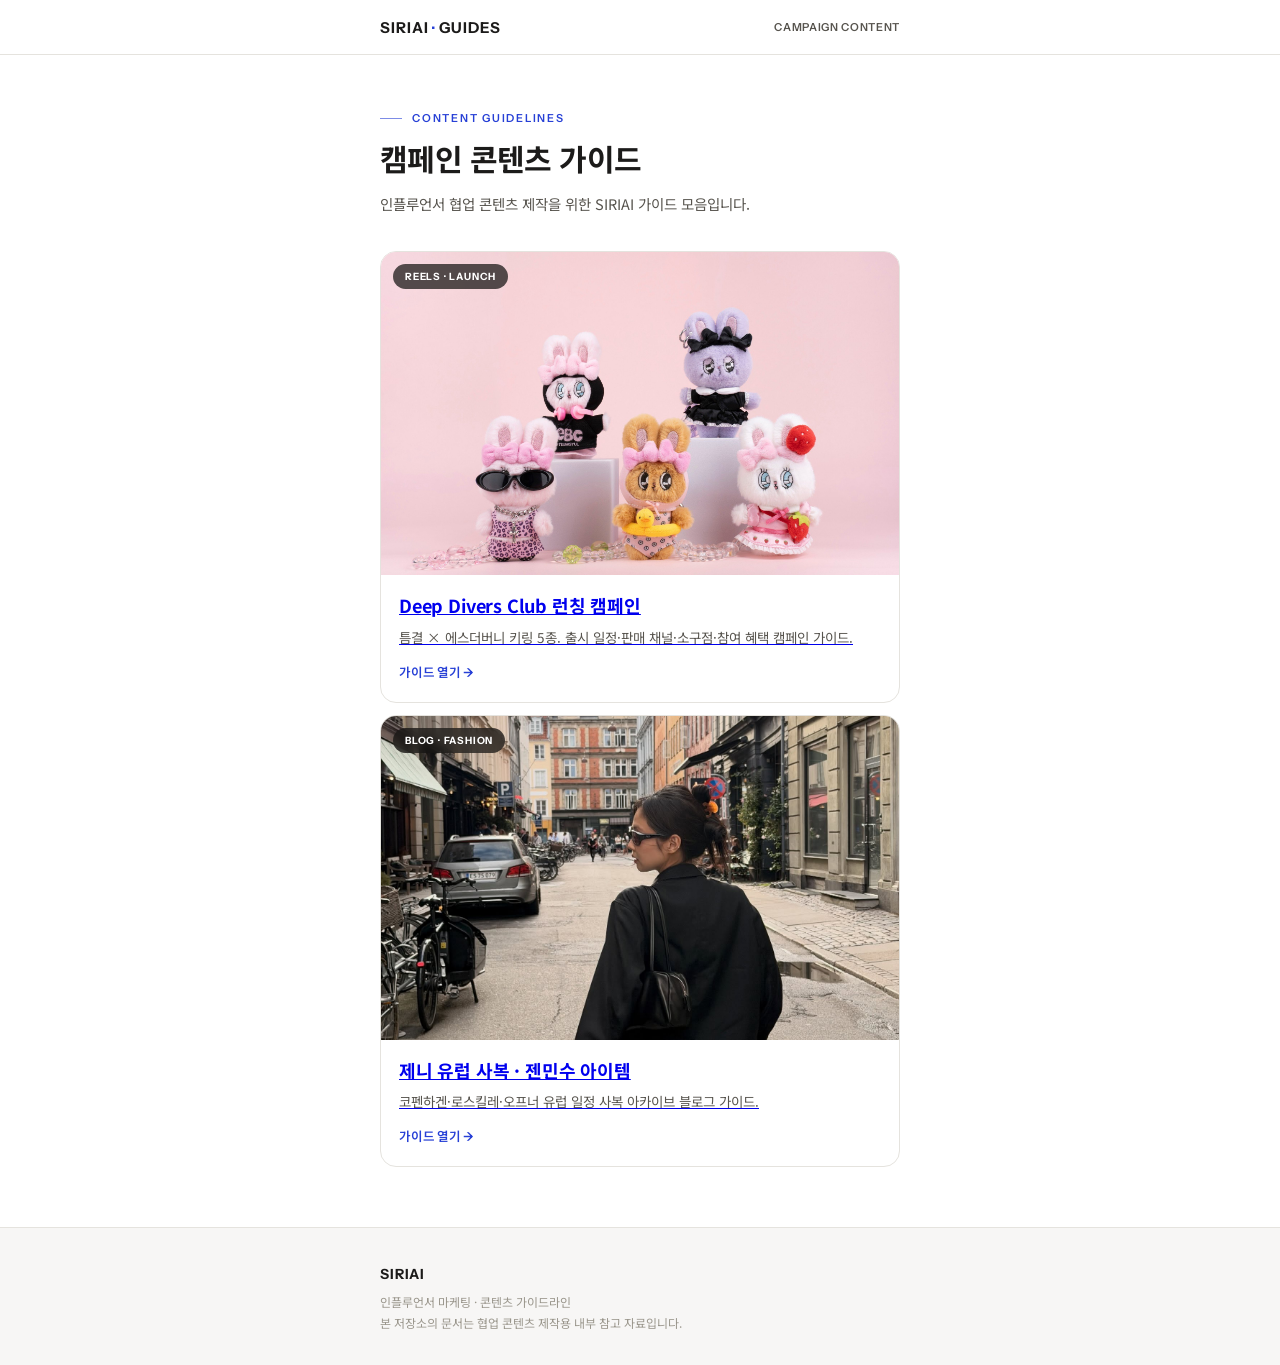
==== commit ee8c9399: "Revert "Serve campaign guide at root and gate all pages with a password" This reverts commit 391d6e5" ====
--- a/index.html
+++ b/index.html
@@ -1,825 +1,78 @@
 <!DOCTYPE html>
-<html lang="ko" class="locked">
+<html lang="ko">
 <head>
   <meta charset="UTF-8">
   <meta name="viewport" content="width=device-width, initial-scale=1.0">
-  <title>Deep Divers Club 런칭 캠페인 가이드 | TEUMGYUL × ESTHER BUNNY</title>
-  <meta name="description" content="틈결 × 에스더버니 Deep Divers Club 봉제 키링 5종 런칭 캠페인 가이드. 출시 일정, 판매 채널, 제품 소구점, 참여 혜택 안내.">
-  <meta property="og:title" content="Deep Divers Club 런칭 캠페인 가이드">
-  <meta property="og:description" content="2026.08.14 출시 · 무신사 스페셜 드롭 · 전 세계 30,000개 한정 컬렉션">
-  <meta property="og:image" content="assets/images/group-5.jpg">
-  <link rel="icon" href="data:image/svg+xml,%3Csvg xmlns='http://www.w3.org/2000/svg' viewBox='0 0 32 32'%3E%3Crect width='32' height='32' rx='8' fill='%23ff3d8b'/%3E%3Ctext x='16' y='23' font-size='18' text-anchor='middle' fill='%23fff' font-family='sans-serif' font-weight='700'%3ED%3C/text%3E%3C/svg%3E">
-
+  <title>SIRIAI — Campaign Content Guides</title>
+  <meta name="description" content="SIRIAI 인플루언서 콘텐츠 가이드 모음.">
   <link rel="preconnect" href="https://fonts.googleapis.com">
   <link rel="preconnect" href="https://fonts.gstatic.com" crossorigin>
   <link href="https://fonts.googleapis.com/css2?family=Instrument+Sans:wght@400;500;600;700&family=Noto+Sans+KR:wght@400;500;600;700&display=swap" rel="stylesheet">
-
   <style>
-    /* ============================================================
-       DESIGN TOKENS · SIRIAI house style / Deep Divers campaign tint
-    ============================================================ */
     :root{
-      --pink:      #ff3d8b;
-      --pink-dark: #cf1e69;
-      --pink-soft: #ffecf3;
-      --lav:       #6a5acd;
-      --lav-soft:  #eeebfb;
-      --cream:     #fff6e8;
-      --amber:     #a06a10;
-
-      --white:     #ffffff;
-      --bg:        #f7f6f5;
-      --bg-2:      #f1efec;
-      --ink:       #1c1b1a;
-      --ink-mid:   #57544e;
-      --ink-light: #9a968c;
-      --border:    #e5e3de;
-
-      --font-display:'Instrument Sans','Noto Sans KR',sans-serif;
-      --font-body:'Noto Sans KR','Apple SD Gothic Neo',sans-serif;
-
-      --space-md:24px; --space-lg:40px;
-      --radius-sm:8px; --radius-md:12px; --radius-lg:20px; --radius-pill:999px;
-      --ease:cubic-bezier(0.4,0,0.2,1); --dur-fast:160ms;
+      --blue:#2740d6; --white:#fff; --bg:#f7f6f5; --ink:#1c1b1a; --ink-mid:#57544e; --ink-light:#9a968c; --border:#e5e3de;
+      --fd:'Instrument Sans','Noto Sans KR',sans-serif; --fb:'Noto Sans KR','Apple SD Gothic Neo',sans-serif;
+      --ease:cubic-bezier(0.4,0,0.2,1);
     }
-
-    *,*::before,*::after{box-sizing:border-box;margin:0;padding:0}
-    html{scroll-behavior:smooth}
-    body{font-family:var(--font-body);font-size:15px;color:var(--ink);background:var(--white);
-      -webkit-font-smoothing:antialiased;word-break:keep-all;overflow-wrap:break-word}
-    img{display:block;max-width:100%}
-    button{font-family:inherit}
-    .container{width:100%;max-width:560px;margin:0 auto;padding:0 20px}
-
-    /* ---------- progress + header ---------- */
-    .read-bar{position:fixed;top:0;left:0;height:3px;width:0%;background:var(--pink);z-index:200;transition:width 120ms linear}
-    .site-header{position:sticky;top:0;z-index:100;background:rgba(255,255,255,.9);backdrop-filter:blur(10px);border-bottom:1px solid var(--border)}
-    .site-header .container{display:flex;align-items:center;justify-content:space-between;height:54px;gap:12px}
-    .brand-wordmark{font-family:var(--font-display);font-size:14.5px;font-weight:700;letter-spacing:.05em;text-transform:uppercase;white-space:nowrap}
-    .brand-wordmark span{color:var(--pink)}
-    .header-dday{font-family:var(--font-display);font-size:11px;font-weight:700;letter-spacing:.06em;color:var(--white);
-      background:var(--ink);border-radius:var(--radius-pill);padding:5px 11px;white-space:nowrap}
-
-    /* ---------- hero ---------- */
-    .hero{position:relative;overflow:hidden;background:#f5d9e4}
-    .hero-image{width:100%;height:62vh;max-height:520px;min-height:380px;object-fit:cover;object-position:center 62%}
-    .hero-overlay{position:absolute;inset:0;background:linear-gradient(to bottom,rgba(28,20,24,.06) 0%,rgba(28,20,24,.34) 46%,rgba(24,16,20,.9) 100%)}
-    .hero-content{position:absolute;left:0;right:0;bottom:0;padding:30px 24px 26px;color:var(--white)}
-    .hero-eyebrow{font-family:var(--font-display);font-size:11px;font-weight:600;letter-spacing:.16em;text-transform:uppercase;
-      color:rgba(255,255,255,.76);margin-bottom:12px;display:flex;align-items:center;gap:10px}
-    .hero-eyebrow::before{content:'';width:22px;height:1px;background:currentColor;opacity:.7}
-    .hero-title{font-size:clamp(26px,7.2vw,36px);font-weight:700;line-height:1.26;letter-spacing:-.02em;margin-bottom:12px}
-    .hero-title .en{font-family:var(--font-display);color:#ffa8cd}
-    .hero-sub{font-size:13.5px;color:rgba(255,255,255,.84);line-height:1.72;max-width:32em}
-    .hero-facts{display:grid;grid-template-columns:repeat(2,1fr);gap:1px;margin-top:20px;background:rgba(255,255,255,.2);border:1px solid rgba(255,255,255,.2);border-radius:var(--radius-md);overflow:hidden}
-    .fact{background:rgba(22,15,18,.42);backdrop-filter:blur(3px);padding:11px 13px}
-    .fact .k{font-family:var(--font-display);font-size:9.5px;font-weight:600;letter-spacing:.1em;text-transform:uppercase;color:rgba(255,255,255,.6)}
-    .fact .v{font-size:14px;font-weight:700;margin-top:3px;letter-spacing:-.01em}
-    .fact .v small{font-size:11px;font-weight:500;color:rgba(255,255,255,.7);margin-left:3px}
-
-    /* ---------- section primitives ---------- */
-    .section{padding:var(--space-lg) 0}
-    .section.alt{background:var(--bg)}
-    .section.tint{background:var(--pink-soft)}
-    .section-eyebrow{font-family:var(--font-display);font-size:11px;font-weight:600;letter-spacing:.12em;text-transform:uppercase;
-      color:var(--pink-dark);margin-bottom:10px;display:flex;align-items:center;gap:8px}
-    .section-eyebrow .no{font-variant-numeric:tabular-nums;color:var(--ink-light)}
-    .section-title{font-size:21px;font-weight:700;margin-bottom:12px;line-height:1.36;letter-spacing:-.01em}
-    .section-body{font-size:14.5px;color:var(--ink-mid);line-height:1.75;margin-bottom:var(--space-md)}
-
-    .note{display:flex;gap:12px;margin-top:16px;background:var(--lav-soft);border:1px solid rgba(106,90,205,.18);border-radius:var(--radius-md);padding:15px 16px}
-    .note.warn{background:var(--cream);border-color:rgba(160,106,16,.2)}
-    .note .tag{font-family:var(--font-display);font-size:10px;font-weight:700;letter-spacing:.08em;text-transform:uppercase;color:var(--lav);flex-shrink:0;padding-top:2px}
-    .note.warn .tag{color:var(--amber)}
-    .note .body{font-size:13.5px;color:var(--ink);line-height:1.7}
-    .note .body b{font-weight:600}
-
-    /* ---------- timeline ---------- */
-    .tl{position:relative;padding-left:26px}
-    .tl::before{content:'';position:absolute;left:6px;top:8px;bottom:10px;width:2px;background:var(--border)}
-    .tl-item{position:relative;padding-bottom:22px}
-    .tl-item:last-child{padding-bottom:0}
-    .tl-item::before{content:'';position:absolute;left:-26px;top:5px;width:14px;height:14px;border-radius:50%;
-      background:var(--white);border:2px solid var(--border);z-index:1}
-    .tl-item.done::before{background:var(--ink-light);border-color:var(--ink-light)}
-    .tl-item.now::before{background:var(--pink);border-color:var(--pink);box-shadow:0 0 0 4px rgba(255,61,139,.18)}
-    .tl-item.key::before{background:var(--pink);border-color:var(--pink)}
-    .tl-date{display:flex;align-items:baseline;gap:8px;flex-wrap:wrap}
-    .tl-date .d{font-family:var(--font-display);font-size:15px;font-weight:700;letter-spacing:-.01em}
-    .tl-date .w{font-family:var(--font-display);font-size:10.5px;font-weight:600;letter-spacing:.08em;color:var(--ink-light);text-transform:uppercase}
-    .tl-chip{font-family:var(--font-display);font-size:9.5px;font-weight:700;letter-spacing:.08em;text-transform:uppercase;
-      border-radius:var(--radius-pill);padding:3px 9px;background:var(--bg-2);color:var(--ink-mid)}
-    .tl-item.key .tl-chip{background:var(--ink);color:var(--white)}
-    .tl-name{font-size:16px;font-weight:700;margin-top:6px;letter-spacing:-.01em}
-    .tl-desc{font-size:13.5px;color:var(--ink-mid);line-height:1.7;margin-top:5px}
-    .tl-desc b{color:var(--ink);font-weight:600}
-    .tl-item.light .tl-name{font-size:15px;font-weight:600}
-
-    /* ---------- channel ---------- */
-    .ch-head{display:flex;align-items:center;gap:9px;margin:0 0 12px}
-    .ch-head .lbl{font-family:var(--font-display);font-size:11px;font-weight:700;letter-spacing:.12em;text-transform:uppercase;
-      background:var(--ink);color:var(--white);border-radius:var(--radius-pill);padding:5px 12px}
-    .ch-head .rule{flex:1;height:1px;background:var(--border)}
-    .ch-list{display:flex;flex-direction:column;gap:8px}
-    .ch{display:flex;align-items:center;gap:12px;background:var(--white);border:1px solid var(--border);border-radius:var(--radius-md);padding:14px 15px}
-    .ch-n{font-family:var(--font-display);font-size:11px;font-weight:700;color:var(--pink-dark);background:var(--pink-soft);
-      border-radius:var(--radius-pill);min-width:26px;height:26px;display:flex;align-items:center;justify-content:center;flex-shrink:0}
-    .ch-t{flex:1;font-size:14.5px;font-weight:600;letter-spacing:-.01em}
-    .ch-t em{display:block;font-style:normal;font-size:12.5px;font-weight:400;color:var(--ink-mid);margin-top:3px;line-height:1.55}
-    .ch-badge{font-family:var(--font-display);font-size:9.5px;font-weight:700;letter-spacing:.06em;text-transform:uppercase;
-      color:var(--lav);background:var(--lav-soft);border-radius:var(--radius-pill);padding:4px 9px;flex-shrink:0}
-    .store{background:var(--ink);color:var(--white);border-radius:var(--radius-lg);padding:22px 20px;margin-top:12px}
-    .store .flag{display:inline-flex;font-family:var(--font-display);font-size:10px;font-weight:700;letter-spacing:.1em;text-transform:uppercase;
-      color:#ffa8cd;background:rgba(255,168,205,.14);border-radius:var(--radius-pill);padding:5px 11px;margin-bottom:13px}
-    .store .nm{font-size:17px;font-weight:700;line-height:1.45;letter-spacing:-.01em}
-    .store .addr{display:flex;align-items:center;gap:10px;margin-top:12px;padding-top:12px;border-top:1px solid rgba(255,255,255,.14)}
-    .store .addr span{flex:1;font-size:13.5px;color:rgba(255,255,255,.78);line-height:1.6}
-    .store .quote{font-size:13.5px;color:rgba(255,255,255,.72);line-height:1.7;margin-top:12px;padding-left:12px;border-left:2px solid rgba(255,168,205,.5)}
-    .mini-copy{font-family:var(--font-display);font-size:10.5px;font-weight:700;letter-spacing:.04em;color:var(--ink);background:var(--white);
-      border:none;border-radius:var(--radius-pill);padding:7px 12px;cursor:pointer;flex-shrink:0;transition:background var(--dur-fast) var(--ease)}
-    .mini-copy:hover{background:#ffd9e8}
-    .mini-copy.done{background:var(--pink);color:var(--white)}
-
-    /* ---------- product spec ---------- */
-    .spec{border:1px solid var(--border);border-radius:var(--radius-md);overflow:hidden;background:var(--white)}
-    .spec-row{display:flex;border-bottom:1px solid var(--border)}
-    .spec-row:last-child{border-bottom:none}
-    .spec-row .k{width:96px;flex-shrink:0;background:var(--bg);padding:13px 14px;font-size:12.5px;font-weight:600;color:var(--ink-mid);
-      border-right:1px solid var(--border);display:flex;align-items:center}
-    .spec-row .v{flex:1;padding:13px 14px;font-size:14px;font-weight:600;letter-spacing:-.01em;display:flex;align-items:center;gap:7px;flex-wrap:wrap}
-    .spec-row .v small{font-size:12px;font-weight:400;color:var(--ink-light)}
-
-    /* ---------- lineup ---------- */
-    .rail{display:flex;gap:10px;overflow-x:auto;scroll-snap-type:x mandatory;-webkit-overflow-scrolling:touch;
-      padding:2px 20px 8px;margin:0 -20px;scrollbar-width:none}
-    .rail::-webkit-scrollbar{display:none}
-    .bun{flex:0 0 208px;scroll-snap-align:start;background:var(--white);border:1px solid var(--border);border-radius:var(--radius-lg);overflow:hidden}
-    .bun-media{position:relative;aspect-ratio:4/5;background:var(--bg-2)}
-    .bun-media img{width:100%;height:100%;object-fit:cover;object-position:center 34%}
-    .bun-no{position:absolute;top:10px;left:10px;font-family:var(--font-display);font-size:10px;font-weight:700;letter-spacing:.08em;
-      background:rgba(20,16,18,.74);backdrop-filter:blur(4px);color:var(--white);border-radius:var(--radius-pill);padding:5px 10px}
-    .bun-body{padding:14px 14px 16px}
-    .bun-nm{font-family:var(--font-display);font-size:16px;font-weight:700;letter-spacing:-.01em;line-height:1.25}
-    .bun-kr{font-size:13px;font-weight:600;color:var(--ink);margin-top:4px;letter-spacing:-.01em}
-    .bun-sub{font-family:var(--font-display);font-size:11.5px;font-weight:600;color:var(--pink-dark);margin-top:5px;letter-spacing:.01em}
-    .bun-stat{font-family:var(--font-display);font-size:10.5px;font-weight:600;letter-spacing:.06em;color:var(--ink-light);margin-top:8px;
-      padding-top:8px;border-top:1px dashed var(--border);text-transform:uppercase}
-    .rail-hint{font-family:var(--font-display);font-size:11px;font-weight:500;letter-spacing:.04em;color:var(--ink-light);margin-top:6px;text-align:right}
-    .figure{border:1px solid var(--border);border-radius:var(--radius-lg);overflow:hidden;background:var(--white);margin-top:16px}
-    .figure img{width:100%}
-    .figure figcaption{padding:12px 15px;font-size:12.5px;color:var(--ink-mid);line-height:1.6;border-top:1px solid var(--border);background:var(--bg)}
-
-    /* ---------- product naming ---------- */
-    .naming{background:var(--ink);color:var(--white);border-radius:var(--radius-lg);padding:22px 20px;margin-top:12px}
-    .naming .flag{display:inline-flex;font-family:var(--font-display);font-size:10px;font-weight:700;letter-spacing:.1em;text-transform:uppercase;
-      color:#ffa8cd;background:rgba(255,168,205,.14);border-radius:var(--radius-pill);padding:5px 11px;margin-bottom:14px}
-    .naming .full{font-size:19px;font-weight:700;line-height:1.42;letter-spacing:-.01em}
-    .naming .full .en{font-family:var(--font-display);color:#ffa8cd}
-    .naming .say{font-size:13px;color:rgba(255,255,255,.72);line-height:1.7;margin-top:10px}
-    .naming .act{margin-top:14px}
-    .naming .rule{margin-top:16px;padding-top:15px;border-top:1px solid rgba(255,255,255,.14)}
-    .naming .rule .lbl{font-family:var(--font-display);font-size:10px;font-weight:700;letter-spacing:.1em;text-transform:uppercase;color:rgba(255,255,255,.5)}
-    .naming .rule p{font-size:13px;color:rgba(255,255,255,.75);line-height:1.7;margin-top:7px}
-    .naming .names{margin-top:12px;display:flex;flex-direction:column;gap:1px;background:rgba(255,255,255,.12);
-      border:1px solid rgba(255,255,255,.16);border-radius:var(--radius-sm);overflow:hidden}
-    .naming .names li{list-style:none;display:flex;align-items:center;gap:10px;background:rgba(255,255,255,.06);
-      padding:10px 13px;font-size:14px;font-weight:600;letter-spacing:-.01em}
-    .naming .names li em{font-style:normal;font-family:var(--font-display);font-size:11.5px;font-weight:700;
-      letter-spacing:.04em;color:#ffa8cd;flex-shrink:0;min-width:30px}
-
-    /* ---------- USP ---------- */
-    .usp{background:var(--white);border:1px solid var(--border);border-left:3px solid var(--pink);border-radius:var(--radius-md);padding:17px 17px 18px}
-    .usp+.usp{margin-top:10px}
-    .usp-h{display:flex;align-items:center;gap:10px}
-    .usp-n{font-family:var(--font-display);font-size:12px;font-weight:700;color:var(--pink-dark);background:var(--pink-soft);
-      border-radius:var(--radius-pill);width:26px;height:26px;display:flex;align-items:center;justify-content:center;flex-shrink:0}
-    .usp-t{font-size:15.5px;font-weight:700;letter-spacing:-.01em;line-height:1.35}
-    .usp-d{font-size:13.5px;color:var(--ink-mid);line-height:1.72;margin-top:10px;padding-left:36px}
-    .usp-d b{color:var(--ink);font-weight:600}
-    .usp-d .hl{color:var(--pink-dark);font-weight:600}
-    @media (max-width:380px){.usp-d{padding-left:0}}
-    .gift-grid{display:grid;grid-template-columns:1fr 1fr;gap:8px;margin-top:14px}
-    .gift-grid img{width:100%;aspect-ratio:4/3;object-fit:cover;border-radius:var(--radius-sm);border:1px solid var(--border)}
-
-    /* ---------- must-say lines ---------- */
-    .must{background:var(--white);border:1px solid var(--border);border-radius:var(--radius-lg);overflow:hidden}
-    .must-top{display:flex;align-items:center;justify-content:space-between;gap:10px;padding:14px 16px;background:var(--ink);color:var(--white)}
-    .must-top .t{font-family:var(--font-display);font-size:11.5px;font-weight:700;letter-spacing:.08em;text-transform:uppercase}
-    .must-count{font-family:var(--font-display);font-size:11px;font-weight:700;letter-spacing:.04em;background:rgba(255,255,255,.16);
-      border-radius:var(--radius-pill);padding:5px 11px;transition:background .2s var(--ease)}
-    .must-count.ok{background:var(--pink)}
-    .line{display:flex;align-items:flex-start;gap:11px;padding:14px 16px;border-bottom:1px solid var(--border);cursor:pointer;
-      transition:background var(--dur-fast) var(--ease)}
-    .line:last-of-type{border-bottom:none}
-    .line:hover{background:var(--bg)}
-    .box{width:19px;height:19px;border:1.5px solid var(--border);border-radius:5px;flex-shrink:0;margin-top:1px;position:relative;
-      transition:all var(--dur-fast) var(--ease)}
-    .box::after{content:'';position:absolute;left:5px;top:1px;width:5px;height:10px;border:solid var(--white);border-width:0 2px 2px 0;
-      transform:rotate(45deg) scale(.4);opacity:0;transition:all var(--dur-fast) var(--ease)}
-    .line.on .box,.check.on .box{background:var(--pink);border-color:var(--pink)}
-    .line.on .box::after,.check.on .box::after{opacity:1;transform:rotate(45deg) scale(1)}
-    .line-t{flex:1;font-size:14px;line-height:1.65;color:var(--ink)}
-    .line.on .line-t{color:var(--ink-mid)}
-    .line-t b{font-weight:700}
-    .must-foot{padding:13px 16px;border-top:1px solid var(--border);background:var(--bg)}
-    .btn-copy{width:100%;padding:13px;background:var(--ink);color:var(--white);border:none;border-radius:var(--radius-md);
-      font-family:var(--font-display);font-size:13.5px;font-weight:600;letter-spacing:.02em;cursor:pointer;transition:background .2s var(--ease)}
-    .btn-copy:hover{background:#000}
-    .btn-copy.done{background:var(--pink)}
-
-    /* ---------- benefit ---------- */
-    .ben{background:var(--white);border:1px solid var(--border);border-radius:var(--radius-lg);padding:20px;position:relative;overflow:hidden}
-    .ben+.ben{margin-top:10px}
-    .ben-ico{font-family:var(--font-display);font-size:10px;font-weight:700;letter-spacing:.1em;text-transform:uppercase;
-      display:inline-flex;border-radius:var(--radius-pill);padding:5px 11px;margin-bottom:12px}
-    .ben.draw .ben-ico{color:var(--pink-dark);background:var(--pink-soft)}
-    .ben.coupon .ben-ico{color:var(--lav);background:var(--lav-soft)}
-    .ben-t{font-size:17px;font-weight:700;letter-spacing:-.01em;line-height:1.4}
-    .ben-d{font-size:13.5px;color:var(--ink-mid);line-height:1.72;margin-top:9px}
-    .ben-d b{color:var(--ink);font-weight:600}
-    .flow{display:flex;flex-direction:column;gap:0;margin-top:16px}
-    .flow-step{display:flex;align-items:flex-start;gap:12px;position:relative;padding-bottom:14px}
-    .flow-step:last-child{padding-bottom:0}
-    .flow-step::before{content:'';position:absolute;left:13px;top:28px;bottom:0;width:2px;background:var(--border)}
-    .flow-step:last-child::before{display:none}
-    .flow-n{width:28px;height:28px;border-radius:50%;background:var(--pink-soft);color:var(--pink-dark);flex-shrink:0;
-      display:flex;align-items:center;justify-content:center;font-family:var(--font-display);font-size:12px;font-weight:700;z-index:1}
-    .flow-step.last .flow-n{background:var(--ink);color:var(--white)}
-    .flow-b{flex:1;padding-top:3px}
-    .flow-b .t{font-size:14.5px;font-weight:700;letter-spacing:-.01em}
-    .flow-b .d{font-size:13px;color:var(--ink-mid);line-height:1.65;margin-top:4px}
-
-    /* ---------- direction ---------- */
-    .beat{background:var(--white);border:1px solid var(--border);border-radius:var(--radius-md);overflow:hidden}
-    .beat+.beat{margin-top:10px}
-    .beat-h{display:flex;align-items:center;gap:10px;padding:13px 15px;border-bottom:1px solid var(--border);background:var(--bg)}
-    .beat-k{font-family:var(--font-display);font-size:10px;font-weight:700;letter-spacing:.1em;text-transform:uppercase;
-      color:var(--white);background:var(--pink);border-radius:var(--radius-pill);padding:4px 10px}
-    .beat-h .t{font-size:14.5px;font-weight:700;letter-spacing:-.01em}
-    .beat-b{padding:15px}
-    .seq{display:flex;flex-direction:column;gap:7px}
-    .seq li{list-style:none;font-size:13.5px;color:var(--ink-mid);line-height:1.6;display:flex;gap:9px;align-items:flex-start}
-    .seq li::before{content:'▸';color:var(--pink);font-size:11px;line-height:1.5;flex-shrink:0}
-    .seq li b{color:var(--ink);font-weight:600}
-    .quote-card{background:var(--bg);border:1px dashed var(--border);border-radius:var(--radius-md);padding:15px 16px;margin-top:12px}
-    .quote-card p{font-size:14px;color:var(--ink);line-height:1.8}
-    .quote-card p+p{margin-top:6px}
-
-    /* ---------- checklist ---------- */
-    .check{display:flex;align-items:flex-start;gap:11px;background:var(--white);border:1px solid var(--border);
-      border-radius:var(--radius-md);padding:14px 15px;cursor:pointer;transition:all var(--dur-fast) var(--ease)}
-    .check+.check{margin-top:8px}
-    .check:hover{border-color:var(--ink-light)}
-    .check.on{background:var(--bg);border-color:var(--border)}
-    .check.on .check-t{color:var(--ink-light);text-decoration:line-through}
-    .check-t{flex:1;font-size:14px;line-height:1.6}
-
-    /* ---------- closing / footer ---------- */
-    .closing{background:var(--ink);color:var(--white);border-radius:var(--radius-lg);padding:26px 22px}
-    .closing .section-eyebrow{color:#ffa8cd}
-    .closing .txt{font-size:16.5px;line-height:1.62;font-weight:500;letter-spacing:-.01em}
-    .closing .txt b{color:#ffa8cd;font-weight:700}
-    .closing .row{display:flex;gap:14px;margin-top:20px;flex-wrap:wrap}
-    .closing .row span{display:flex;align-items:center;gap:7px;font-family:var(--font-display);font-size:11px;letter-spacing:.04em;
-      color:rgba(255,255,255,.75);text-transform:uppercase}
-    .closing .row i{width:14px;height:14px;border-radius:50%}
-    .site-footer{padding:var(--space-lg) 0;background:var(--bg);border-top:1px solid var(--border)}
-    .site-footer .container{display:flex;flex-direction:column;gap:10px}
-    .footer-brand{font-family:var(--font-display);font-size:14px;font-weight:700;letter-spacing:.06em;text-transform:uppercase}
-    .footer-copy{font-size:12px;color:var(--ink-light);line-height:1.7}
-    .footer-copy a{color:var(--ink-mid)}
-
-    /* ---------- reveal ---------- */
-    .reveal{opacity:0;transform:translateY(16px);transition:opacity .7s var(--ease),transform .7s var(--ease)}
-    .reveal.in{opacity:1;transform:none}
-    @media (prefers-reduced-motion:reduce){.reveal{opacity:1;transform:none;transition:none}html{scroll-behavior:auto}}
-    @media (min-width:600px){.section{padding:52px 0}}
-  
-    /* ============================================================
-       ACCESS GATE
-    ============================================================ */
-    html.locked, html.locked body { overflow: hidden !important; }
-    .gate { position: fixed; inset: 0; z-index: 9999; display: flex; align-items: center; justify-content: center;
-      padding: 24px; background: #1c1b1a; color: #fff;
-      font-family: 'Noto Sans KR','Apple SD Gothic Neo',sans-serif; }
-    html:not(.locked) .gate { display: none; }
-    .gate-box { width: 100%; max-width: 340px; text-align: center; }
-    .gate-brand { font-family: 'Instrument Sans','Noto Sans KR',sans-serif; font-size: 11px; font-weight: 700;
-      letter-spacing: .16em; text-transform: uppercase; color: #ffa8cd; margin-bottom: 18px; }
-    .gate-t { font-size: 20px; font-weight: 700; letter-spacing: -.01em; line-height: 1.4; }
-    .gate-d { font-size: 13.5px; color: rgba(255,255,255,.62); line-height: 1.7; margin-top: 10px; }
-    .gate-f { display: flex; gap: 8px; margin-top: 22px; }
-    .gate-f input { flex: 1; min-width: 0; font-family: inherit; font-size: 16px; font-weight: 600;
-      letter-spacing: .12em; text-align: center; color: #fff; background: rgba(255,255,255,.08);
-      border: 1px solid rgba(255,255,255,.2); border-radius: 12px; padding: 14px 12px; outline: none;
-      transition: border-color .16s cubic-bezier(.4,0,.2,1); }
-    .gate-f input::placeholder { color: rgba(255,255,255,.35); letter-spacing: normal; font-weight: 400; }
-    .gate-f input:focus { border-color: #ff3d8b; }
-    .gate-f button { flex-shrink: 0; font-family: 'Instrument Sans','Noto Sans KR',sans-serif; font-size: 14px;
-      font-weight: 700; color: #fff; background: #ff3d8b; border: none; border-radius: 12px; padding: 14px 20px;
-      cursor: pointer; transition: background .16s cubic-bezier(.4,0,.2,1); }
-    .gate-f button:hover { background: #cf1e69; }
-    .gate-err { font-size: 12.5px; color: #ff8fb8; margin-top: 12px; min-height: 1.2em; }
-    .gate.shake .gate-box { animation: gshake .32s cubic-bezier(.36,.07,.19,.97); }
-    @keyframes gshake { 10%,90%{transform:translateX(-2px)} 30%,70%{transform:translateX(4px)} 50%{transform:translateX(-6px)} }
-    @media (prefers-reduced-motion: reduce) { .gate.shake .gate-box { animation: none; } }
+    *{box-sizing:border-box;margin:0;padding:0}
+    body{font-family:var(--fb);background:var(--white);color:var(--ink);-webkit-font-smoothing:antialiased;word-break:keep-all;min-height:100vh;}
+    .wrap{max-width:560px;margin:0 auto;padding:0 20px;}
+    .top{border-bottom:1px solid var(--border);}
+    .top .wrap{display:flex;align-items:center;justify-content:space-between;height:54px;}
+    .brand{font-family:var(--fd);font-size:15px;font-weight:700;letter-spacing:.06em;text-transform:uppercase;}
+    .brand span{color:var(--blue);}
+    .badge{font-family:var(--fd);font-size:11px;font-weight:600;letter-spacing:.06em;text-transform:uppercase;color:var(--ink-mid);}
+    .hero{padding:56px 0 34px;}
+    .eyebrow{font-family:var(--fd);font-size:11px;font-weight:600;letter-spacing:.16em;text-transform:uppercase;color:var(--blue);margin-bottom:14px;display:flex;align-items:center;gap:10px;}
+    .eyebrow::before{content:'';width:22px;height:1px;background:currentColor;opacity:.6;}
+    h1{font-size:30px;font-weight:700;line-height:1.3;letter-spacing:-.02em;}
+    .sub{margin-top:14px;color:var(--ink-mid);font-size:14.5px;line-height:1.7;}
+    .list{padding-bottom:60px;display:flex;flex-direction:column;gap:12px;}
+    .card{display:block;border:1px solid var(--border);border-radius:16px;overflow:hidden;background:var(--white);transition:box-shadow .25s var(--ease),transform .25s var(--ease);}
+    .card:hover{box-shadow:0 8px 30px rgba(20,19,17,.1);transform:translateY(-2px);}
+    .card-img{position:relative;aspect-ratio:16/10;background:var(--bg);overflow:hidden;}
+    .card-img img{width:100%;height:100%;object-fit:cover;object-position:center 30%;}
+    .card-tag{position:absolute;top:12px;left:12px;font-family:var(--fd);font-size:10px;font-weight:700;letter-spacing:.08em;text-transform:uppercase;background:rgba(20,19,17,.72);backdrop-filter:blur(4px);color:#fff;border-radius:999px;padding:6px 12px;}
+    .card-body{padding:18px 18px 20px;}
+    .card-title{font-size:18px;font-weight:700;letter-spacing:-.01em;line-height:1.35;}
+    .card-desc{margin-top:8px;color:var(--ink-mid);font-size:13.5px;line-height:1.65;}
+    .card-go{margin-top:14px;font-family:var(--fd);font-size:12.5px;font-weight:600;color:var(--blue);display:inline-flex;align-items:center;gap:6px;}
+    .soon{opacity:.5;pointer-events:none;}
+    .soon .card-go{color:var(--ink-light);}
+    .foot{border-top:1px solid var(--border);background:var(--bg);}
+    .foot .wrap{padding:32px 20px;}
+    .foot b{font-family:var(--fd);font-size:14px;font-weight:700;letter-spacing:.06em;text-transform:uppercase;}
+    .foot p{margin-top:8px;font-size:12px;color:var(--ink-light);line-height:1.7;}
   </style>
 </head>
 <body>
+  <header class="top"><div class="wrap"><div class="brand">SIRIAI<span> · </span>GUIDES</div><div class="badge">Campaign Content</div></div></header>
 
-  <!-- ACCESS GATE -->
-  <div class="gate" id="gate" role="dialog" aria-modal="true" aria-label="열람 비밀번호">
-    <div class="gate-box">
-      <div class="gate-brand">SIRIAI · Campaign Guide</div>
-      <div class="gate-t">열람 비밀번호를 입력해 주세요</div>
-      <p class="gate-d">협업 파트너 전용 가이드입니다.<br>전달받으신 비밀번호를 입력하시면 열립니다.</p>
-      <form class="gate-f" id="gateForm" autocomplete="off">
-        <input type="password" id="gatePw" inputmode="numeric" placeholder="비밀번호" aria-label="비밀번호" autocomplete="off">
-        <button type="submit">확인</button>
-      </form>
-      <p class="gate-err" id="gateErr" aria-live="polite"></p>
-    </div>
-  </div>
+  <section class="hero"><div class="wrap">
+    <p class="eyebrow">Content Guidelines</p>
+    <h1>캠페인 콘텐츠 가이드</h1>
+    <p class="sub">인플루언서 협업 콘텐츠 제작을 위한 SIRIAI 가이드 모음입니다.</p>
+  </div></section>
 
+  <section class="list"><div class="wrap" style="display:flex;flex-direction:column;gap:12px;">
+    <a class="card" href="deep-divers-club/">
+      <div class="card-img"><img src="deep-divers-club/assets/images/group-5.jpg" alt="Deep Divers Club 봉제 키링 5종" style="object-position:center 60%"><span class="card-tag">Reels · Launch</span></div>
+      <div class="card-body">
+        <div class="card-title">Deep Divers Club 런칭 캠페인</div>
+        <div class="card-desc">틈결 × 에스더버니 키링 5종. 출시 일정·판매 채널·소구점·참여 혜택 캠페인 가이드.</div>
+        <span class="card-go">가이드 열기 →</span>
+      </div>
+    </a>
+    <a class="card" href="jennie-europe/">
+      <div class="card-img"><img src="jennie-europe/assets/images/therow-1.jpg" alt="제니 유럽 사복"><span class="card-tag">Blog · Fashion</span></div>
+      <div class="card-body">
+        <div class="card-title">제니 유럽 사복 · 젠민수 아이템</div>
+        <div class="card-desc">코펜하겐·로스킬레·오프너 유럽 일정 사복 아카이브 블로그 가이드.</div>
+        <span class="card-go">가이드 열기 →</span>
+      </div>
+    </a>
+  </div></section>
 
-  <div class="read-bar" id="readbar"></div>
-
-  <header class="site-header">
-    <div class="container">
-      <div class="brand-wordmark">DEEP DIVERS<span> · </span>CLUB</div>
-      <div class="header-dday" id="dday">D-9</div>
-    </div>
-  </header>
-
-  <!-- HERO -->
-  <section class="hero">
-    <img class="hero-image" src="assets/images/group-5.jpg" alt="Deep Divers Club 봉제 키링 5종">
-    <div class="hero-overlay"></div>
-    <div class="hero-content">
-      <p class="hero-eyebrow">Launch Campaign Guide</p>
-      <h1 class="hero-title"><span class="en">Deep Divers Club</span><br>런칭 캠페인 가이드</h1>
-      <p class="hero-sub">틈결 × 에스더버니 봉제 키링 5종. 무신사 스페셜 드롭으로 국내 최초 런칭 후 13개국에 동시 발매되는 한정 컬렉션입니다.</p>
-      <div class="hero-facts">
-        <div class="fact"><div class="k">Launch</div><div class="v">2026.08.14 <small>FRI</small></div></div>
-        <div class="fact"><div class="k">Price</div><div class="v">34,900원</div></div>
-        <div class="fact"><div class="k">Lineup</div><div class="v">총 5종 <small>키링</small></div></div>
-        <div class="fact"><div class="k">Limited</div><div class="v">30,000개 <small>한정</small></div></div>
-      </div>
-    </div>
-  </section>
-
-  <!-- 01 SCHEDULE -->
-  <section class="section alt">
-    <div class="container">
-      <p class="section-eyebrow"><span class="no">01</span> Schedule</p>
-      <h2 class="section-title">출시까지 3단계로 이어집니다</h2>
-      <p class="section-body">사전 빌드업 두 번(8/6·8/7)과 출시일 본편(8/14)으로 구성됩니다. 앞의 두 일정은 가볍게, 마지막 8/14에 힘을 실어 주세요.</p>
-
-      <div class="tl reveal">
-        <div class="tl-item light" data-date="2026-08-06">
-          <div class="tl-date"><span class="d">08.06</span><span class="w">Thu</span><span class="tl-chip">Teaser</span></div>
-          <div class="tl-name">티저 콘텐츠 발행</div>
-          <p class="tl-desc">제품 전체를 다 보여주기보다 <b>컬렉션 무드와 출시 예고</b> 중심으로 짧게. 스토리 한 컷이나 짧은 클립 정도면 충분합니다.</p>
-        </div>
-        <div class="tl-item light" data-date="2026-08-07">
-          <div class="tl-date"><span class="d">08.07</span><span class="w">Fri</span><span class="tl-chip">Regram</span></div>
-          <div class="tl-name">무신사 콘텐츠 리그램</div>
-          <p class="tl-desc">무신사 공식 채널에 업로드되는 컬렉션 콘텐츠를 <b>스토리로 리그램</b>해 주세요. 별도 촬영 없이 공유만 하시면 됩니다.</p>
-        </div>
-        <div class="tl-item key" data-date="2026-08-14">
-          <div class="tl-date"><span class="d">08.14</span><span class="w">Fri</span><span class="tl-chip">D-DAY · 출시</span></div>
-          <div class="tl-name">정식 출시 · 메인 콘텐츠 발행</div>
-          <p class="tl-desc">온·오프라인 판매가 동시에 시작됩니다. 이 날에 맞춰 <b>메인 릴스를 업로드</b>하고, 댓글 유도 → 자동 DM 이벤트로 연결해 주세요.</p>
-        </div>
-      </div>
-
-      <div class="note reveal">
-        <span class="tag">Note</span>
-        <span class="body">메인 릴스는 <b>8월 14일 출시일 기준</b>으로 발행해 주세요. 8/6·8/7은 사전 빌드업 성격이라 제작 부담 없이 진행하셔도 됩니다.</span>
-      </div>
-    </div>
-  </section>
-
-  <!-- 02 CHANNEL -->
-  <section class="section">
-    <div class="container">
-      <p class="section-eyebrow"><span class="no">02</span> Where to Buy</p>
-      <h2 class="section-title">구매 가능한 채널</h2>
-      <p class="section-body">콘텐츠 마지막에는 아래 채널 중 최소 한 곳 이상을 안내해 주세요. 해외 유입이 있는 채널이라면 무신사 글로벌을 함께 언급하면 좋습니다.</p>
-
-      <div class="ch-head"><span class="lbl">Online</span><span class="rule"></span></div>
-      <div class="ch-list reveal">
-        <div class="ch"><span class="ch-n">01</span><span class="ch-t">TEUMGYUL 공식 온라인몰</span></div>
-        <div class="ch"><span class="ch-n">02</span><span class="ch-t">MUSINSA KOREA</span></div>
-        <div class="ch"><span class="ch-n">03</span><span class="ch-t">MUSINSA GLOBAL<em>일본·미국 포함 13개국 동시 발매</em></span><span class="ch-badge">13개국</span></div>
-        <div class="ch"><span class="ch-n">04</span><span class="ch-t">ZOZOTOWN by MUSINSA</span><span class="ch-badge">일본</span></div>
-        <div class="ch"><span class="ch-n">05</span><span class="ch-t">TMALL GLOBAL by MUSINSA</span><span class="ch-badge">중국</span></div>
-      </div>
-
-      <div class="ch-head" style="margin-top:26px"><span class="lbl">Offline</span><span class="rule"></span></div>
-      <div class="store reveal">
-        <span class="flag">Flagship Store</span>
-        <div class="nm">TEUMGYUL 서울숲 플래그십 스토어</div>
-        <div class="addr">
-          <span>서울 성동구 서울숲4길 22-13</span>
-          <button class="mini-copy" type="button" data-copy="서울 성동구 서울숲4길 22-13">주소 복사</button>
-        </div>
-        <p class="quote">Deep Divers Club을 오프라인에서 직접 만나볼 수 있는 유일한 공간</p>
-      </div>
-    </div>
-  </section>
-
-  <!-- 03 PRODUCT -->
-  <section class="section alt">
-    <div class="container">
-      <p class="section-eyebrow"><span class="no">03</span> Product</p>
-      <h2 class="section-title">제품 정보 &amp; 5종 라인업</h2>
-      <p class="section-body">이번 콘텐츠에서 가장 중요한 것은 <b>제품명이 정확히 각인되는 것</b>입니다. 자막·음성·캡션 중 최소 두 곳에서 아래 제품명을 그대로 불러 주세요.</p>
-
-      <div class="naming reveal">
-        <span class="flag">Product Name · 정확히 불러 주세요</span>
-        <div class="full">에스더버니 × 틈결<br><span class="en">Deep Divers Club</span> 봉제 키링</div>
-        <p class="say">읽을 때는 <b>“에스더버니 × 틈결 딥 다이버스 클럽 봉제 키링”</b>. ‘버니 키링’, ‘인형 키링’ 같은 임의 축약 표현은 사용하지 말아 주세요.</p>
-        <div class="act"><button class="mini-copy" type="button" data-copy="에스더버니 × 틈결 Deep Divers Club 봉제 키링">제품명 복사</button></div>
-        <div class="rule">
-          <div class="lbl">개별 제품 정식 명칭</div>
-          <p>5종 각각은 <b>넘버 + 정식 명칭</b>으로 불러 주세요. 넘버를 붙여야 “모으는 컬렉션”이라는 인식이 생깁니다.</p>
-          <ul class="names">
-            <li><em>No.1</em> 다크 로맨스 라벤더 버니</li>
-            <li><em>No.2</em> 갸루 리본 버니</li>
-            <li><em>No.3</em> 디저트 콜렉터 크림 버니</li>
-            <li><em>No.4</em> 사이버 아케이드 스위티 버니</li>
-            <li><em>No.5</em> 베케이션 리본 버니</li>
-          </ul>
-          <button class="mini-copy" type="button" style="margin-top:12px" data-copy="No.1 다크 로맨스 라벤더 버니
-No.2 갸루 리본 버니
-No.3 디저트 콜렉터 크림 버니
-No.4 사이버 아케이드 스위티 버니
-No.5 베케이션 리본 버니">5종 명칭 복사</button>
-        </div>
-      </div>
-
-      <div class="spec reveal" style="margin-top:16px">
-        <div class="spec-row"><div class="k">제품명</div><div class="v">에스더버니 × 틈결 Deep Divers Club 봉제 키링</div></div>
-        <div class="spec-row"><div class="k">종류</div><div class="v">총 5종 <small>No.1 – No.5</small></div></div>
-        <div class="spec-row"><div class="k">판매가</div><div class="v">34,900원</div></div>
-        <div class="spec-row"><div class="k">출시일</div><div class="v">2026.08.14 <small>FRI</small></div></div>
-        <div class="spec-row"><div class="k">수량</div><div class="v">전 세계 30,000개 <small>한정</small></div></div>
-        <div class="spec-row"><div class="k">패키지</div><div class="v">개별 박스 + 5홀 패키지 <small>5종 전체 수납 · 출시 예정</small></div></div>
-      </div>
-    </div>
-
-    <div style="max-width:560px;margin:20px auto 0;padding:0 20px">
-      <div class="rail reveal">
-        <div class="bun">
-          <div class="bun-media"><img loading="lazy" src="assets/images/no1-dark-romance.webp" alt="No.1 Dark Romance 라벤더 버니"><span class="bun-no">No.1</span></div>
-          <div class="bun-body"><div class="bun-nm">Dark Romance</div><div class="bun-kr">다크 로맨스 라벤더 버니</div><div class="bun-sub">Lavender Bunny</div><div class="bun-stat">Love Level ★★★★★</div></div>
-        </div>
-        <div class="bun">
-          <div class="bun-media"><img loading="lazy" src="assets/images/no2-gyaru.webp" alt="No.2 GYARU 리본 버니"><span class="bun-no">No.2</span></div>
-          <div class="bun-body"><div class="bun-nm">GYARU</div><div class="bun-kr">갸루 리본 버니</div><div class="bun-sub">Ribbon Bunny</div><div class="bun-stat">Fashion Level ★★★★★</div></div>
-        </div>
-        <div class="bun">
-          <div class="bun-media"><img loading="lazy" src="assets/images/no3-dessert-collector.jpg" alt="No.3 Dessert Collector 크림 버니"><span class="bun-no">No.3</span></div>
-          <div class="bun-body"><div class="bun-nm">Dessert Collector</div><div class="bun-kr">디저트 콜렉터 크림 버니</div><div class="bun-sub">Cream Bunny</div><div class="bun-stat">Sweetness ★★★★★</div></div>
-        </div>
-        <div class="bun">
-          <div class="bun-media"><img loading="lazy" src="assets/images/no4-cyber-arcade.jpg" alt="No.4 Cyber Arcade"><span class="bun-no">No.4</span></div>
-          <div class="bun-body"><div class="bun-nm">Cyber Arcade</div><div class="bun-kr">사이버 아케이드 스위티 버니</div><div class="bun-sub">Sweety Bunny</div><div class="bun-stat">EXP MAX</div></div>
-        </div>
-        <div class="bun">
-          <div class="bun-media"><img loading="lazy" src="assets/images/no5-vacation.webp" alt="No.5 Vacation 리본 버니"><span class="bun-no">No.5</span></div>
-          <div class="bun-body"><div class="bun-nm">Vacation</div><div class="bun-kr">베케이션 리본 버니</div><div class="bun-sub">Ribbon Bunny</div><div class="bun-stat">Energy MAX</div></div>
-        </div>
-      </div>
-      <p class="rail-hint">옆으로 밀어서 5종 모두 보기 →</p>
-
-      <figure class="figure reveal">
-        <img loading="lazy" src="assets/images/package-5.jpg" alt="Deep Divers Club 5종 패키지">
-        <figcaption>5종 모두 Limited Edition 개별 패키지로 제작됩니다. 언박싱 컷을 활용하실 경우 <b>패키지 전면의 넘버·콘셉트명이 또렷하게 읽히도록</b> 잡아 주세요. 제품명을 각인시키는 가장 좋은 장면입니다.</figcaption>
-      </figure>
-
-      <div class="note" style="margin-top:16px">
-        <span class="tag">5-Hole</span>
-        <span class="body">개별 박스와 별개로 <b>5종이 모두 들어가는 5홀 패키지</b>가 출시될 예정입니다. 필수 문구의 “컬렉터 전용 스페셜 패키지”가 이 5홀 패키지를 가리킵니다. 아직 실물 공개 전이므로 <b>구체적인 출시일이나 형태는 단정하지 말고</b> “5종을 한 번에 담을 수 있는 패키지도 나올 예정”으로 안내해 주세요.</span>
-      </div>
-    </div>
-  </section>
-
-  <!-- 04 USP -->
-  <section class="section">
-    <div class="container">
-      <p class="section-eyebrow"><span class="no">04</span> Selling Points</p>
-      <h2 class="section-title">이번 컬렉션의 소구점 4가지</h2>
-      <p class="section-body">제품 설명을 길게 나열하기보다, 아래 네 가지 중 <b>왜 지금 사야 하는지</b>가 드러나는 포인트를 골라 강조해 주세요.</p>
-
-      <div class="reveal">
-        <div class="usp">
-          <div class="usp-h"><span class="usp-n">1</span><span class="usp-t">30,000개 한정 리미티드 컬렉션</span></div>
-          <p class="usp-d">이번 컬렉션은 <span class="hl">전 세계 총 30,000개만 제작</span>되는 한정판입니다. 5종 × 13개국 물량이라는 점을 함께 짚으면 희소성이 더 잘 전달됩니다.</p>
-        </div>
-        <div class="usp">
-          <div class="usp-h"><span class="usp-n">2</span><span class="usp-t">하나의 키링으로 두 가지 스타일</span></div>
-          <p class="usp-d">모든 제품에 <b>레이어드 참 키링(Special Gift)</b>이 함께 들어 있습니다. 하나만 달아도 레이어드 스타일 연출이 가능하다는 점을 <span class="hl">실제 가방에 달아 보여주는 컷</span>으로 풀어 주세요.</p>
-          <div class="gift-grid">
-            <img loading="lazy" src="assets/images/gift-charm.jpg" alt="레이어드 참 키링 스페셜 기프트">
-            <img loading="lazy" src="assets/images/gift-charm-2.jpg" alt="레이어드 참 키링 구성">
-          </div>
-        </div>
-        <div class="usp">
-          <div class="usp-h"><span class="usp-n">3</span><span class="usp-t">시리즈 I 후속 컬렉션</span></div>
-          <p class="usp-d">이전 <b>아뜰리에 시리즈 I</b> 봉제 키링이 조기 품절된 이후 기다려온 후속 컬렉션입니다. 시리즈 I 리오더 물량도 곧 소진 예정이며 <span class="hl">이후 재발매 계획이 없다</span>는 점을 함께 안내해 주세요.</p>
-        </div>
-        <div class="usp">
-          <div class="usp-h"><span class="usp-n">4</span><span class="usp-t">MUSINSA Special Drop</span></div>
-          <p class="usp-d">무신사 × 틈결 <b>공동 런칭 스페셜 드롭</b> 제품입니다. 국내 최초 런칭 이후 무신사를 통해 13개국에 동시 발매된다는 흐름으로 설명하면 자연스럽습니다.</p>
-        </div>
-      </div>
-
-      <h3 class="section-title" style="margin-top:32px;font-size:18px">콘텐츠에 꼭 포함해야 하는 문구</h3>
-      <p class="section-body">아래 다섯 개 중 <b>최소 4개 이상</b>을 콘텐츠(자막 또는 캡션)에 포함해 주세요. 눌러서 체크하며 확인하실 수 있습니다.</p>
-
-      <div class="must reveal" id="must">
-        <div class="must-top">
-          <span class="t">Must-say · 최소 4개</span>
-          <span class="must-count" id="mustCount">0 / 5</span>
-        </div>
-        <div class="line"><span class="box"></span><span class="line-t">국내 최초 런칭 이후 <b>13개국 동시 발매 with MUSINSA</b></span></div>
-        <div class="line"><span class="box"></span><span class="line-t">전 세계 <b>30,000개 한정</b> 리미티드 컬렉션</span></div>
-        <div class="line"><span class="box"></span><span class="line-t">5종 모두 모으면 <b>컬렉터 전용 스페셜 패키지 제공</b> <span style="color:var(--ink-light);font-size:12.5px">(5홀 패키지)</span></span></div>
-        <div class="line"><span class="box"></span><span class="line-t">아뜰리에 시리즈 I 리오더 물량도 곧 품절 예정, <b>이후 재발매 없음</b></span></div>
-        <div class="line"><span class="box"></span><span class="line-t">출시일 <b>2026.08.14</b></span></div>
-        <div class="must-foot"><button class="btn-copy" id="mustCopy" type="button">필수 문구 5개 모두 복사</button></div>
-      </div>
-    </div>
-  </section>
-
-  <!-- 05 BENEFIT -->
-  <section class="section tint">
-    <div class="container">
-      <p class="section-eyebrow"><span class="no">05</span> Benefit</p>
-      <h2 class="section-title">시청자에게 돌아가는 혜택</h2>
-      <p class="section-body">콘텐츠에 댓글을 남긴 분에게 <b>자동 DM</b>이 발송됩니다. 혜택이 있다는 사실을 콘텐츠 안에서 반드시 언급해 주세요.</p>
-
-      <div class="ben draw reveal">
-        <span class="ben-ico">Event 01</span>
-        <div class="ben-t">추첨 이벤트</div>
-        <p class="ben-d">댓글 참여자를 대상으로 <b>추첨을 통해 경품을 제공</b>합니다. “댓글을 남기면 선물 받을 기회가 있다”는 점을 마지막 멘트에서 짚어 주세요.</p>
-      </div>
-      <div class="ben coupon reveal">
-        <span class="ben-ico">Event 02</span>
-        <div class="ben-t">할인 쿠폰 제공</div>
-        <p class="ben-d">자동 DM에는 <b>구매에 사용할 수 있는 할인 쿠폰</b>이 함께 발송됩니다. 댓글 → DM → 구매로 이어지는 흐름이라 “DM 확인해 주세요” 안내가 중요합니다.</p>
-      </div>
-
-      <div class="ben reveal" style="margin-top:14px">
-        <span class="ben-ico" style="color:var(--ink-mid);background:var(--bg-2)">Flow</span>
-        <div class="ben-t">참여 흐름</div>
-        <div class="flow">
-          <div class="flow-step"><span class="flow-n">1</span><div class="flow-b"><div class="t">콘텐츠 시청</div><div class="d">릴스에서 제품과 출시일을 확인</div></div></div>
-          <div class="flow-step"><span class="flow-n">2</span><div class="flow-b"><div class="t">댓글 참여</div><div class="d">원픽 버니를 댓글로 남기기</div></div></div>
-          <div class="flow-step"><span class="flow-n">3</span><div class="flow-b"><div class="t">자동 DM 수신</div><div class="d">할인 쿠폰 + 추첨 이벤트 안내가 발송</div></div></div>
-          <div class="flow-step last"><span class="flow-n">4</span><div class="flow-b"><div class="t">구매 전환</div><div class="d">무신사·틈결 온라인몰 또는 서울숲 플래그십에서 구매</div></div></div>
-        </div>
-      </div>
-
-      <div class="note warn reveal">
-        <span class="tag">확인 필요</span>
-        <span class="body">쿠폰 금액·사용 채널, 추첨 경품 및 당첨자 발표 일정은 확정되는 대로 별도 안내드립니다. 콘텐츠에는 <b>구체적인 금액·경품명을 단정해 표기하지 말고</b> “댓글 남기면 DM으로 혜택 발송” 수준으로 안내해 주세요.</span>
-      </div>
-    </div>
-  </section>
-
-  <!-- 06 DIRECTION -->
-  <section class="section">
-    <div class="container">
-      <p class="section-eyebrow"><span class="no">06</span> Direction</p>
-      <h2 class="section-title">콘텐츠 연출 방향</h2>
-      <p class="section-body">Instagram Reels 기준입니다. 아래 흐름은 권장 구성이며, 채널 톤에 맞게 조정하셔도 됩니다.</p>
-
-      <div class="reveal">
-        <div class="beat">
-          <div class="beat-h"><span class="beat-k">첫 3초</span><span class="t">시선 잡기</span></div>
-          <div class="beat-b"><ul class="seq">
-            <li>가방에 달린 <b>키링을 자연스럽게</b> 보여주기</li>
-            <li>또는 <b>5종이 함께 있는 컷</b>으로 컬렉션 규모를 먼저 노출</li>
-          </ul></div>
-        </div>
-        <div class="beat">
-          <div class="beat-h"><span class="beat-k">중간</span><span class="t">제품 소개 · 스타일링</span></div>
-          <div class="beat-b"><ul class="seq">
-            <li><b>제품명 자막 고정 노출</b> — “에스더버니 × 틈결 Deep Divers Club 봉제 키링”</li>
-            <li>가장 마음에 드는 <b>원픽 버니 소개</b> — 넘버 + 콘셉트명으로</li>
-            <li><b>레이어드 참 키링</b> 보여주기</li>
-            <li>가방 스타일링</li>
-            <li>착용 컷</li>
-          </ul></div>
-        </div>
-        <div class="beat">
-          <div class="beat-h"><span class="beat-k">마지막</span><span class="t">전환 유도</span></div>
-          <div class="beat-b"><ul class="seq">
-            <li><b>출시일(2026.08.14)</b> 안내</li>
-            <li>댓글 유도</li>
-            <li>자동 DM 안내</li>
-          </ul></div>
-        </div>
-      </div>
-
-      <h3 class="section-title" style="margin-top:32px;font-size:18px">댓글 유도가 가장 중요합니다</h3>
-      <p class="section-body">자동 DM은 댓글을 기준으로 발송되기 때문에, 댓글 유도 멘트가 없으면 이벤트 자체가 작동하지 않습니다. 아래 예시를 참고해 주세요.</p>
-      <div class="quote-card reveal" id="cta">
-        <p>여러분의 원픽 버니는 누구인가요?</p>
-        <p>가장 갖고 싶은 버니를 댓글로 남겨주세요.</p>
-        <p>댓글 남기면 특별한 선물이 기다리고 있어요.</p>
-      </div>
-      <div style="margin-top:10px"><button class="btn-copy" id="ctaCopy" type="button">댓글 유도 멘트 복사</button></div>
-    </div>
-  </section>
-
-  <!-- 07 CHECKLIST -->
-  <section class="section alt">
-    <div class="container">
-      <p class="section-eyebrow"><span class="no">07</span> Checklist</p>
-      <h2 class="section-title">발행 전 확인해 주세요</h2>
-      <p class="section-body">업로드 직전에 한 번씩 체크해 주시면 좋습니다.</p>
-      <div class="reveal">
-        <div class="check"><span class="box"></span><span class="check-t">제품명 <b>“에스더버니 × 틈결 Deep Divers Club 봉제 키링”</b>을 최소 두 곳(자막·음성·캡션)에서 언급했나요?</span></div>
-        <div class="check"><span class="box"></span><span class="check-t">5종을 소개할 때 <b>넘버(No.1~No.5)와 콘셉트명</b>을 함께 불렀나요?</span></div>
-        <div class="check"><span class="box"></span><span class="check-t">출시일 <b>2026.08.14</b>이 자막 또는 캡션에 들어갔나요?</span></div>
-        <div class="check"><span class="box"></span><span class="check-t">필수 문구를 <b>4개 이상</b> 포함했나요?</span></div>
-        <div class="check"><span class="box"></span><span class="check-t">구매 채널(무신사 또는 틈결 온라인몰)을 안내했나요?</span></div>
-        <div class="check"><span class="box"></span><span class="check-t">레이어드 참 키링(Special Gift)이 화면에 노출됐나요?</span></div>
-        <div class="check"><span class="box"></span><span class="check-t">댓글 유도 멘트와 DM 안내가 마지막에 들어갔나요?</span></div>
-        <div class="check"><span class="box"></span><span class="check-t">8/6 티저 · 8/7 무신사 리그램 일정을 반영했나요?</span></div>
-      </div>
-    </div>
-  </section>
-
-  <!-- CLOSING -->
-  <section class="section">
-    <div class="container">
-      <div class="closing reveal">
-        <p class="section-eyebrow"><span class="no">08</span> Closing</p>
-        <p class="txt">키링 하나를 소개하는 콘텐츠가 아니라, <b>모으고 싶어지는 컬렉션</b>을 알리는 콘텐츠입니다. 5종이라는 규모, 30,000개라는 한계, 그리고 <b>8월 14일</b>이라는 시점이 함께 보이도록 구성해 주세요.</p>
-        <div class="row">
-          <span><i style="background:#b9a7e0"></i> Lavender</span>
-          <span><i style="background:#ff9ec4"></i> Pink</span>
-          <span><i style="background:#c69a6d"></i> Brown</span>
-          <span><i style="background:#f4f0ee"></i> Cream</span>
-        </div>
-      </div>
-    </div>
-  </section>
-
-  <footer class="site-footer">
-    <div class="container">
-      <div class="footer-brand">TEUMGYUL × ESTHER BUNNY</div>
-      <p class="footer-copy">
-        Deep Divers Club 런칭 캠페인 가이드 · Campaign Edition v1<br>
-        본 문서는 인플루언서 협업 콘텐츠 제작을 위한 내부 참고 자료입니다.<br>
-        게시 전 출시일·판매가·판매 채널 등 세부 정보는 최신 기준으로 한 번 더 확인해 주세요.
-      </p>
-    </div>
-  </footer>
-
-  <script>
-    // ---------- reading progress ----------
-    var rb = document.getElementById('readbar');
-    function onScroll(){ var h = document.documentElement.scrollHeight - window.innerHeight; rb.style.width = (h>0 ? (window.scrollY/h)*100 : 0) + '%'; }
-    window.addEventListener('scroll', onScroll, { passive:true }); onScroll();
-
-    // ---------- reveal ----------
-    var io = new IntersectionObserver(function(es){
-      es.forEach(function(e){ if(e.isIntersecting){ e.target.classList.add('in'); io.unobserve(e.target); } });
-    }, { threshold:0.12, rootMargin:'0px 0px -6% 0px' });
-    document.querySelectorAll('.reveal').forEach(function(el){ io.observe(el); });
-
-    // ---------- KST 기준 D-day + 타임라인 상태 ----------
-    function kstToday(){
-      var n = new Date();
-      var kst = new Date(n.getTime() + (n.getTimezoneOffset()*60000) + (9*3600000));
-      return new Date(kst.getFullYear(), kst.getMonth(), kst.getDate());
-    }
-    function parseYMD(s){ var p = s.split('-'); return new Date(+p[0], +p[1]-1, +p[2]); }
-    var today = kstToday();
-    var launch = parseYMD('2026-08-14');
-    var diff = Math.round((launch - today) / 86400000);
-    var el = document.getElementById('dday');
-    el.textContent = diff > 0 ? ('D-' + diff) : (diff === 0 ? 'D-DAY · 출시' : '출시 D+' + Math.abs(diff));
-
-    document.querySelectorAll('.tl-item').forEach(function(it){
-      var d = parseYMD(it.getAttribute('data-date'));
-      if (d < today) it.classList.add('done');
-      else if (+d === +today) it.classList.add('now');
-    });
-
-    // ---------- copy helper ----------
-    function copyText(text, btn, doneLabel){
-      var label = btn.textContent;
-      function ok(){
-        btn.textContent = doneLabel || '✓ 복사되었습니다';
-        btn.classList.add('done');
-        setTimeout(function(){ btn.textContent = label; btn.classList.remove('done'); }, 1800);
-      }
-      if (navigator.clipboard && navigator.clipboard.writeText) {
-        navigator.clipboard.writeText(text).then(ok).catch(function(){ fallback(text); ok(); });
-      } else { fallback(text); ok(); }
-    }
-    function fallback(text){
-      var ta = document.createElement('textarea');
-      ta.value = text; ta.style.position = 'fixed'; ta.style.opacity = '0';
-      document.body.appendChild(ta); ta.select();
-      try { document.execCommand('copy'); } catch(e){}
-      document.body.removeChild(ta);
-    }
-    document.querySelectorAll('.mini-copy').forEach(function(b){
-      b.addEventListener('click', function(){ copyText(b.getAttribute('data-copy'), b, '✓ 복사됨'); });
-    });
-
-    // ---------- must-say checklist ----------
-    var must = document.getElementById('must');
-    var countEl = document.getElementById('mustCount');
-    var lines = must.querySelectorAll('.line');
-    function syncCount(){
-      var n = must.querySelectorAll('.line.on').length;
-      countEl.textContent = n + ' / 5';
-      countEl.classList.toggle('ok', n >= 4);
-    }
-    lines.forEach(function(l){ l.addEventListener('click', function(){ l.classList.toggle('on'); syncCount(); }); });
-    syncCount();
-
-    document.getElementById('mustCopy').addEventListener('click', function(){
-      var text = Array.prototype.map.call(lines, function(l){
-        return '✔ ' + l.querySelector('.line-t').textContent.trim();
-      }).join('\n');
-      copyText(text, this);
-    });
-
-    // ---------- CTA copy ----------
-    document.getElementById('ctaCopy').addEventListener('click', function(){
-      var text = Array.prototype.map.call(document.querySelectorAll('#cta p'), function(p){
-        return p.textContent.trim();
-      }).join('\n');
-      copyText(text, this);
-    });
-
-    // ---------- publish checklist ----------
-    document.querySelectorAll('.check').forEach(function(c){
-      c.addEventListener('click', function(){ c.classList.toggle('on'); });
-    });
-  </script>
-
-
-  <script>
-    // ---------- access gate ----------
-    (function () {
-      var HASH = '1b879216dc17755c07c11fd2b7e15dd8df5ef7f8c0a3f27e1c6f0ddb4d2c03b6';
-      var KEY = 'siriai-guide-unlock';
-      var root = document.documentElement;
-
-      function unlock() { root.classList.remove('locked'); try { localStorage.setItem(KEY, HASH); } catch (e) {} }
-
-      try { if (localStorage.getItem(KEY) === HASH) { root.classList.remove('locked'); return; } } catch (e) {}
-
-      function digest(text) {
-        if (window.crypto && crypto.subtle && crypto.subtle.digest) {
-          return crypto.subtle.digest('SHA-256', new TextEncoder().encode(text)).then(function (buf) {
-            return Array.prototype.map.call(new Uint8Array(buf), function (b) {
-              return b.toString(16).padStart(2, '0');
-            }).join('');
-          });
-        }
-        return Promise.resolve(null);
-      }
-
-      var form = document.getElementById('gateForm');
-      var input = document.getElementById('gatePw');
-      var err = document.getElementById('gateErr');
-      var gate = document.getElementById('gate');
-
-      function fail() {
-        err.textContent = '비밀번호가 올바르지 않습니다.';
-        gate.classList.add('shake');
-        setTimeout(function () { gate.classList.remove('shake'); }, 400);
-        input.value = ''; input.focus();
-      }
-
-      form.addEventListener('submit', function (e) {
-        e.preventDefault();
-        err.textContent = '';
-        var v = input.value.trim();
-        if (!v) return;
-        digest(v).then(function (h) {
-          if (h === null) { if (v === '0907') unlock(); else fail(); return; }
-          if (h === HASH) unlock(); else fail();
-        });
-      });
-
-      if (window.matchMedia && window.matchMedia('(min-width: 700px)').matches) {
-        setTimeout(function () { input.focus(); }, 60);
-      }
-    })();
-  </script>
-
+  <footer class="foot"><div class="wrap"><b>SIRIAI</b><p>인플루언서 마케팅 · 콘텐츠 가이드라인<br>본 저장소의 문서는 협업 콘텐츠 제작용 내부 참고 자료입니다.</p></div></footer>
 </body>
 </html>
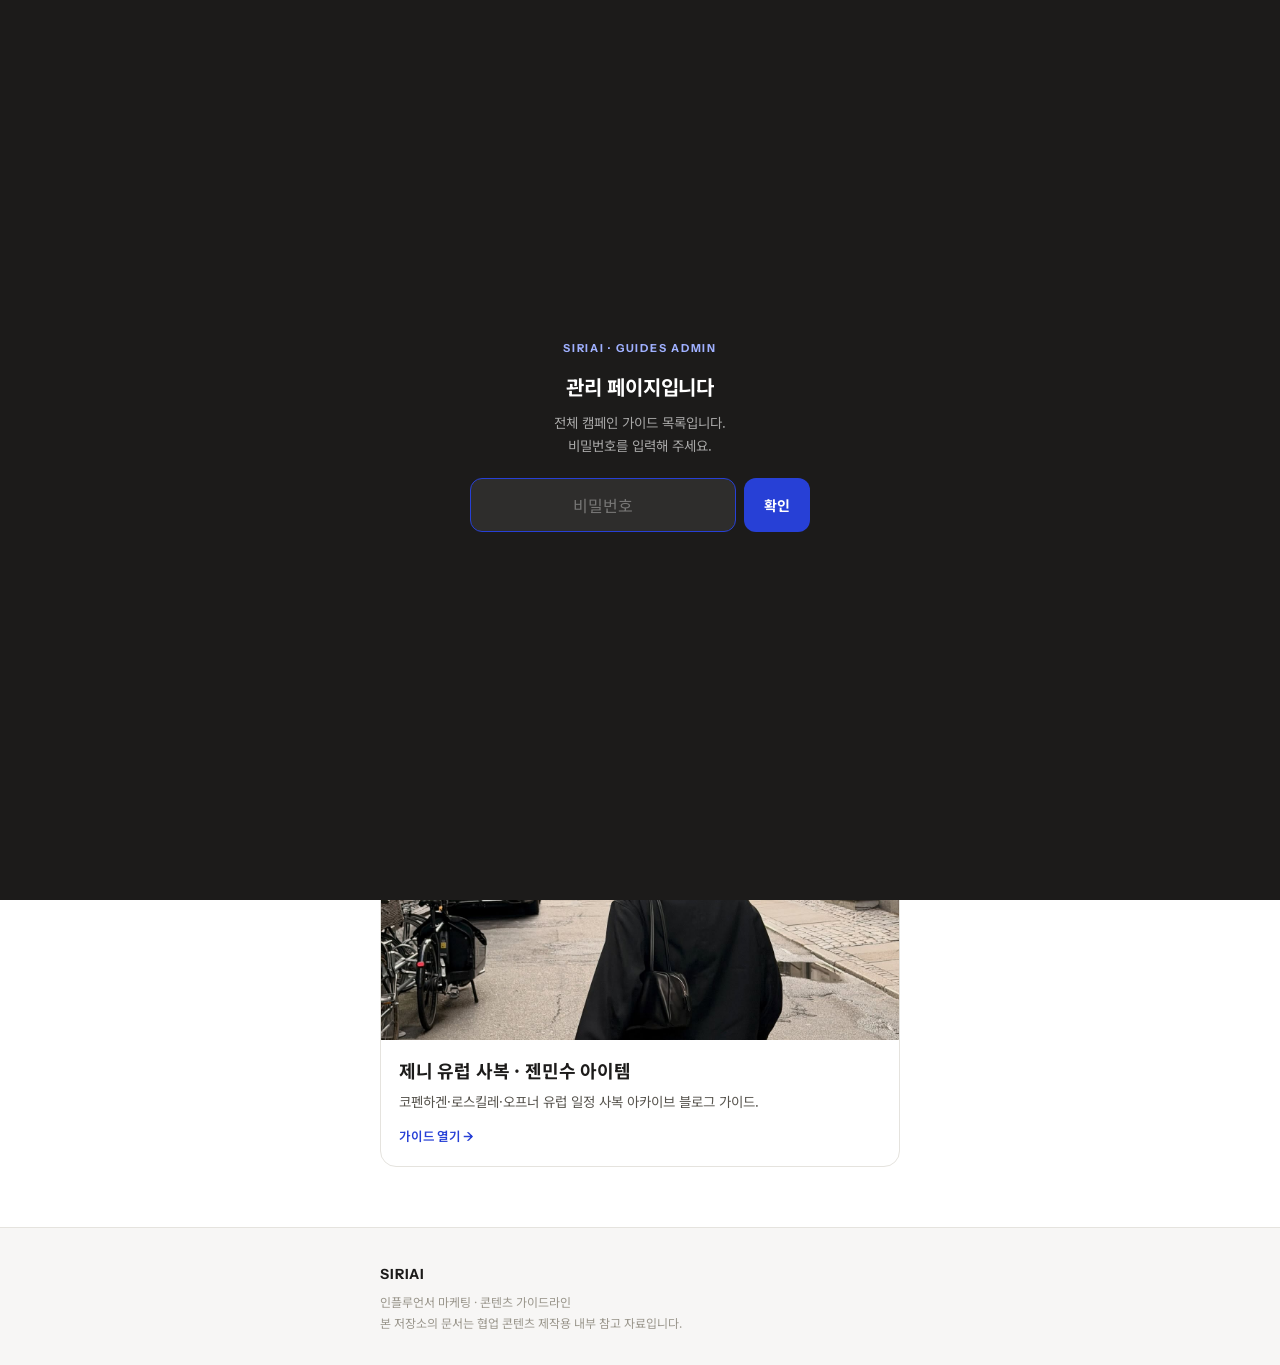
==== commit da0b1915: "Gate the admin index only, keep guide pages public 루트 index.html 은 전체 가이드 목록이 노출되는 내부 관리 페이지이므로 열람 비" ====
--- a/index.html
+++ b/index.html
@@ -1,5 +1,5 @@
 <!DOCTYPE html>
-<html lang="ko">
+<html lang="ko" class="locked">
 <head>
   <meta charset="UTF-8">
   <meta name="viewport" content="width=device-width, initial-scale=1.0">
@@ -15,6 +15,7 @@
       --ease:cubic-bezier(0.4,0,0.2,1);
     }
     *{box-sizing:border-box;margin:0;padding:0}
+    a{color:inherit;text-decoration:none}
     body{font-family:var(--fb);background:var(--white);color:var(--ink);-webkit-font-smoothing:antialiased;word-break:keep-all;min-height:100vh;}
     .wrap{max-width:560px;margin:0 auto;padding:0 20px;}
     .top{border-bottom:1px solid var(--border);}
@@ -43,9 +44,48 @@
     .foot .wrap{padding:32px 20px;}
     .foot b{font-family:var(--fd);font-size:14px;font-weight:700;letter-spacing:.06em;text-transform:uppercase;}
     .foot p{margin-top:8px;font-size:12px;color:var(--ink-light);line-height:1.7;}
+  
+    /* ---------- access gate (관리 페이지 전용) ---------- */
+    html.locked, html.locked body{overflow:hidden !important}
+    .gate{position:fixed;inset:0;z-index:9999;display:flex;align-items:center;justify-content:center;padding:24px;
+      background:var(--ink);color:#fff}
+    html:not(.locked) .gate{display:none}
+    .gate-box{width:100%;max-width:340px;text-align:center}
+    .gate-brand{font-family:var(--fd);font-size:11px;font-weight:700;letter-spacing:.16em;text-transform:uppercase;
+      color:#9fb0ff;margin-bottom:18px}
+    .gate-t{font-size:20px;font-weight:700;letter-spacing:-.01em;line-height:1.4}
+    .gate-d{font-size:13.5px;color:rgba(255,255,255,.62);line-height:1.7;margin-top:10px}
+    .gate-f{display:flex;gap:8px;margin-top:22px}
+    .gate-f input{flex:1;min-width:0;font-family:inherit;font-size:16px;font-weight:600;letter-spacing:.12em;text-align:center;
+      color:#fff;background:rgba(255,255,255,.08);border:1px solid rgba(255,255,255,.2);border-radius:12px;padding:14px 12px;
+      outline:none;transition:border-color .16s var(--ease)}
+    .gate-f input::placeholder{color:rgba(255,255,255,.35);letter-spacing:normal;font-weight:400}
+    .gate-f input:focus{border-color:var(--blue)}
+    .gate-f button{flex-shrink:0;font-family:var(--fd);font-size:14px;font-weight:700;color:#fff;background:var(--blue);
+      border:none;border-radius:12px;padding:14px 20px;cursor:pointer;transition:background .16s var(--ease)}
+    .gate-f button:hover{background:#1c2fa6}
+    .gate-err{font-size:12.5px;color:#ff9a9a;margin-top:12px;min-height:1.2em}
+    .gate.shake .gate-box{animation:gshake .32s cubic-bezier(.36,.07,.19,.97)}
+    @keyframes gshake{10%,90%{transform:translateX(-2px)}30%,70%{transform:translateX(4px)}50%{transform:translateX(-6px)}}
+    @media (prefers-reduced-motion:reduce){.gate.shake .gate-box{animation:none}}
   </style>
 </head>
 <body>
+
+  <!-- ACCESS GATE · 관리 페이지 -->
+  <div class="gate" id="gate" role="dialog" aria-modal="true" aria-label="관리 페이지 비밀번호">
+    <div class="gate-box">
+      <div class="gate-brand">SIRIAI · Guides Admin</div>
+      <div class="gate-t">관리 페이지입니다</div>
+      <p class="gate-d">전체 캠페인 가이드 목록입니다.<br>비밀번호를 입력해 주세요.</p>
+      <form class="gate-f" id="gateForm" autocomplete="off">
+        <input type="password" id="gatePw" inputmode="numeric" placeholder="비밀번호" aria-label="비밀번호" autocomplete="off">
+        <button type="submit">확인</button>
+      </form>
+      <p class="gate-err" id="gateErr" aria-live="polite"></p>
+    </div>
+  </div>
+
   <header class="top"><div class="wrap"><div class="brand">SIRIAI<span> · </span>GUIDES</div><div class="badge">Campaign Content</div></div></header>
 
   <section class="hero"><div class="wrap">
@@ -74,5 +114,57 @@
   </div></section>
 
   <footer class="foot"><div class="wrap"><b>SIRIAI</b><p>인플루언서 마케팅 · 콘텐츠 가이드라인<br>본 저장소의 문서는 협업 콘텐츠 제작용 내부 참고 자료입니다.</p></div></footer>
+
+  <script>
+    // ---------- access gate (관리 페이지 전용) ----------
+    (function () {
+      var HASH = '1b879216dc17755c07c11fd2b7e15dd8df5ef7f8c0a3f27e1c6f0ddb4d2c03b6';
+      var KEY = 'siriai-guides-admin';
+      var root = document.documentElement;
+
+      try { if (localStorage.getItem(KEY) === HASH) { root.classList.remove('locked'); return; } } catch (e) {}
+
+      function unlock(){ root.classList.remove('locked'); try { localStorage.setItem(KEY, HASH); } catch (e) {} }
+
+      function digest(text){
+        if (window.crypto && crypto.subtle && crypto.subtle.digest) {
+          return crypto.subtle.digest('SHA-256', new TextEncoder().encode(text)).then(function (buf) {
+            return Array.prototype.map.call(new Uint8Array(buf), function (b) {
+              return b.toString(16).padStart(2, '0');
+            }).join('');
+          });
+        }
+        return Promise.resolve(null);
+      }
+
+      var form = document.getElementById('gateForm');
+      var input = document.getElementById('gatePw');
+      var err = document.getElementById('gateErr');
+      var gate = document.getElementById('gate');
+
+      function fail(){
+        err.textContent = '비밀번호가 올바르지 않습니다.';
+        gate.classList.add('shake');
+        setTimeout(function(){ gate.classList.remove('shake'); }, 400);
+        input.value = ''; input.focus();
+      }
+
+      form.addEventListener('submit', function (e) {
+        e.preventDefault();
+        err.textContent = '';
+        var v = input.value.trim();
+        if (!v) return;
+        digest(v).then(function (h) {
+          if (h === null) { if (v === '0907') unlock(); else fail(); return; }
+          if (h === HASH) unlock(); else fail();
+        });
+      });
+
+      if (window.matchMedia && window.matchMedia('(min-width: 700px)').matches) {
+        setTimeout(function(){ input.focus(); }, 60);
+      }
+    })();
+  </script>
+
 </body>
 </html>
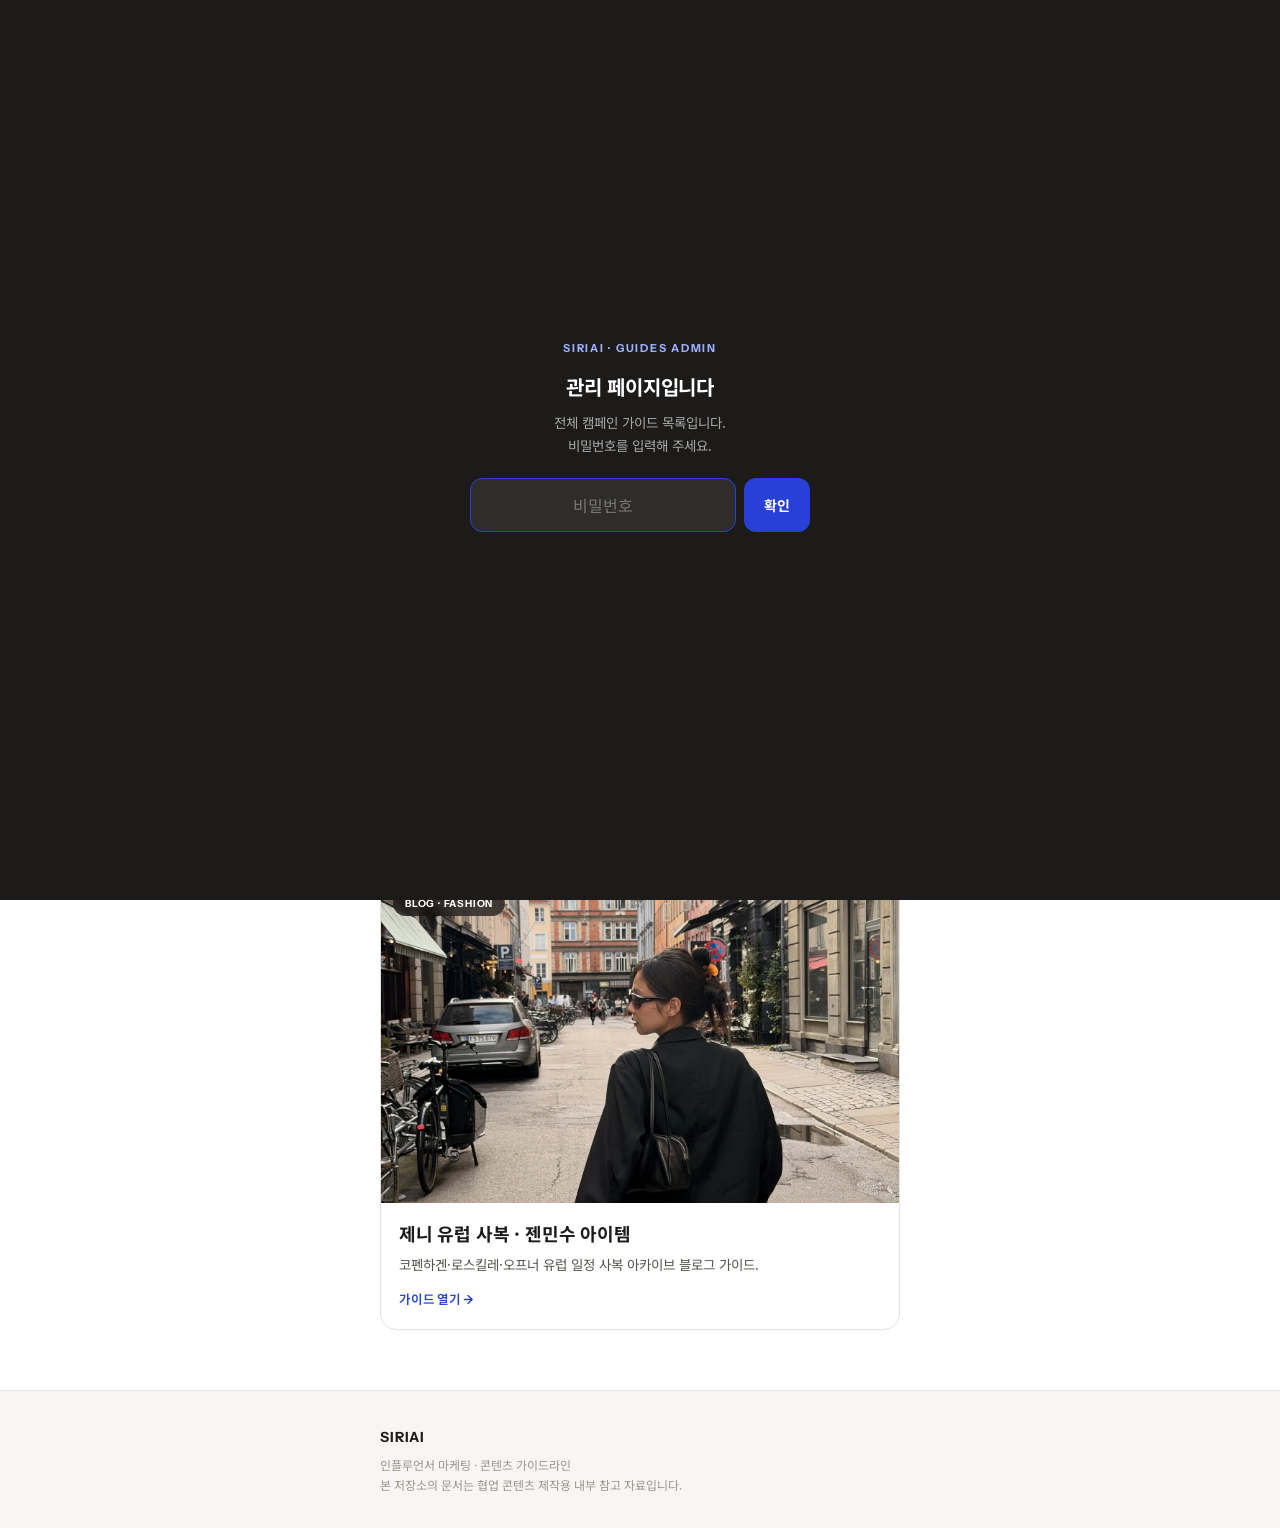
==== commit da6c8879: "Add SIRIAI DM partner onboarding guide and downloadable materials" ====
--- a/index.html
+++ b/index.html
@@ -95,6 +95,9 @@
   </div></section>
 
   <section class="list"><div class="wrap" style="display:flex;flex-direction:column;gap:12px;">
+    <a class="card" href="dm-partner-guide/">
+      <div class="card-body"><div class="card-title">인플루언서 모집 파트너 안내</div><p class="card-desc">계정 세팅 · 인원 수집 · DM 발송 · 문의 응대 · 보수와 정산. 신규 파트너를 위한 8장 가이드.</p><span class="card-go">가이드 열기 ↗</span></div>
+    </a>
     <a class="card" href="deep-divers-club/">
       <div class="card-img"><img src="deep-divers-club/assets/images/group-5.jpg" alt="Deep Divers Club 봉제 키링 5종" style="object-position:center 60%"><span class="card-tag">Reels · Launch</span></div>
       <div class="card-body">
